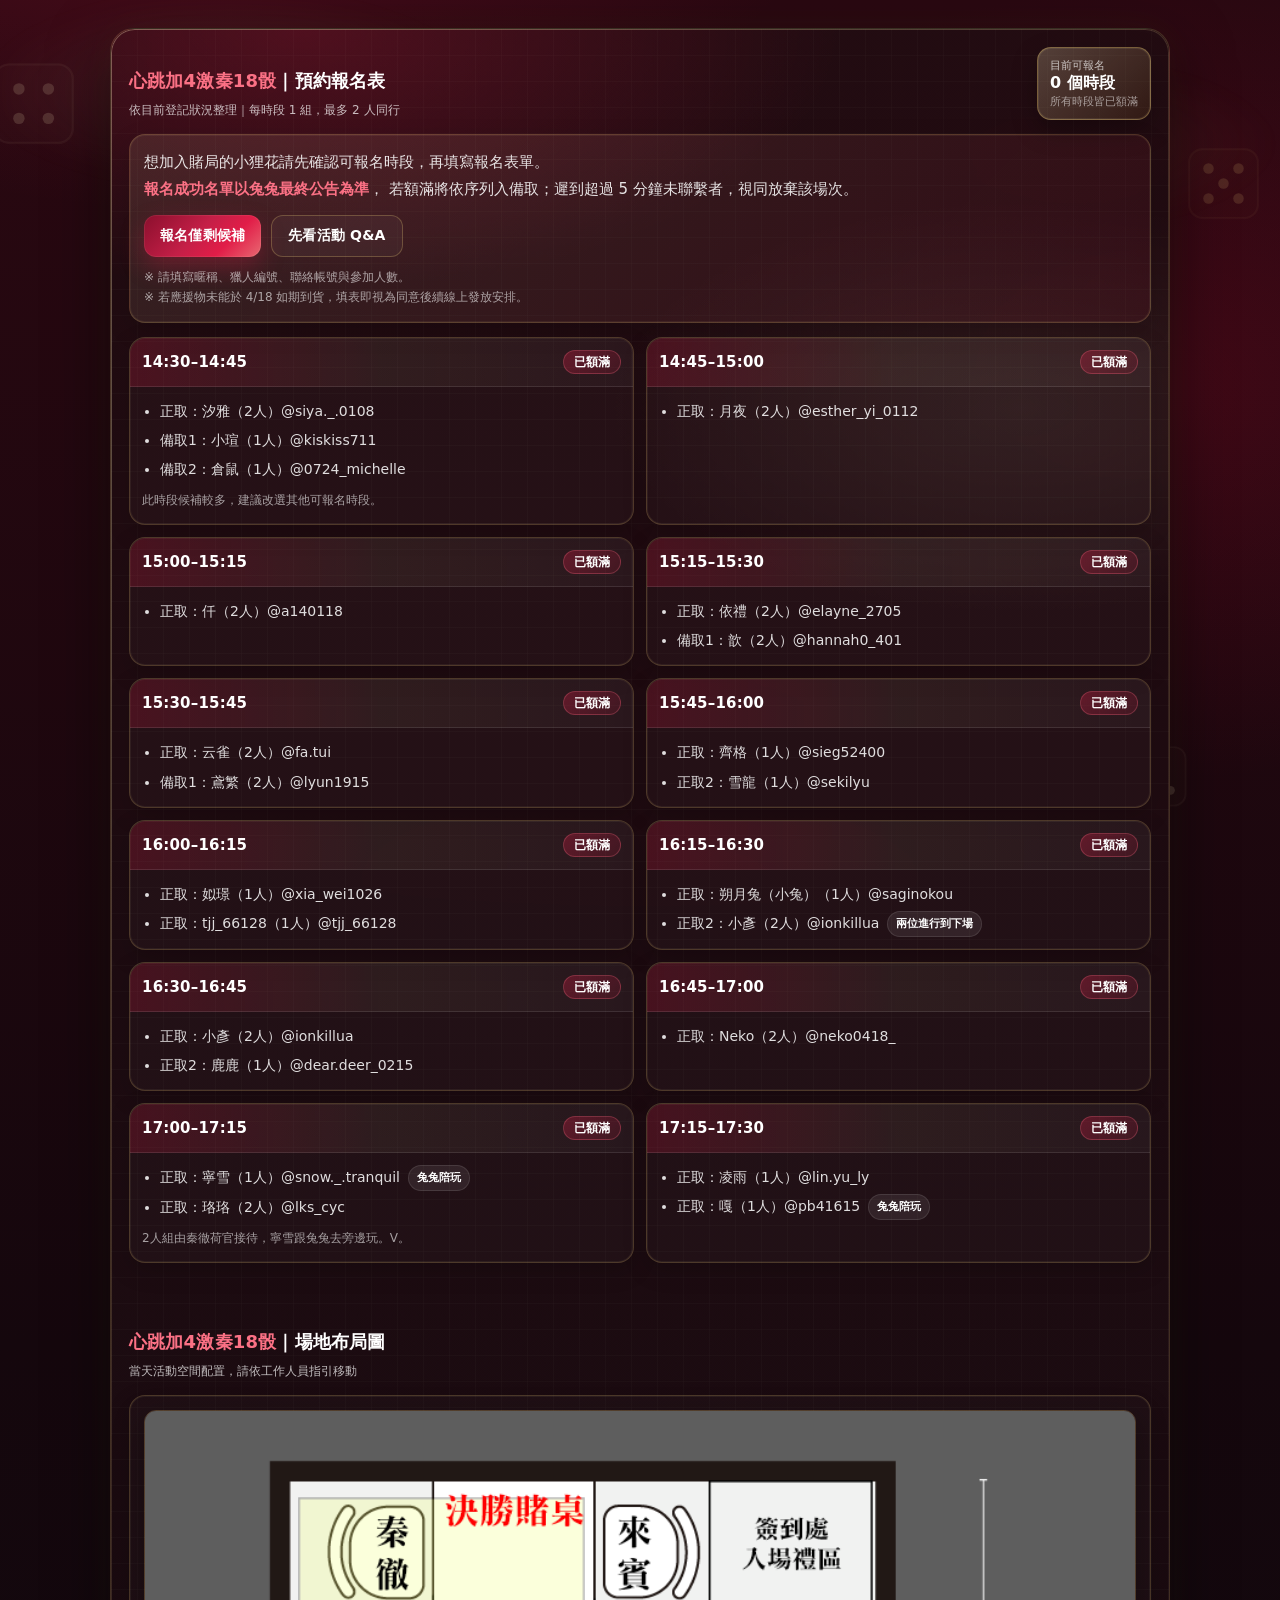
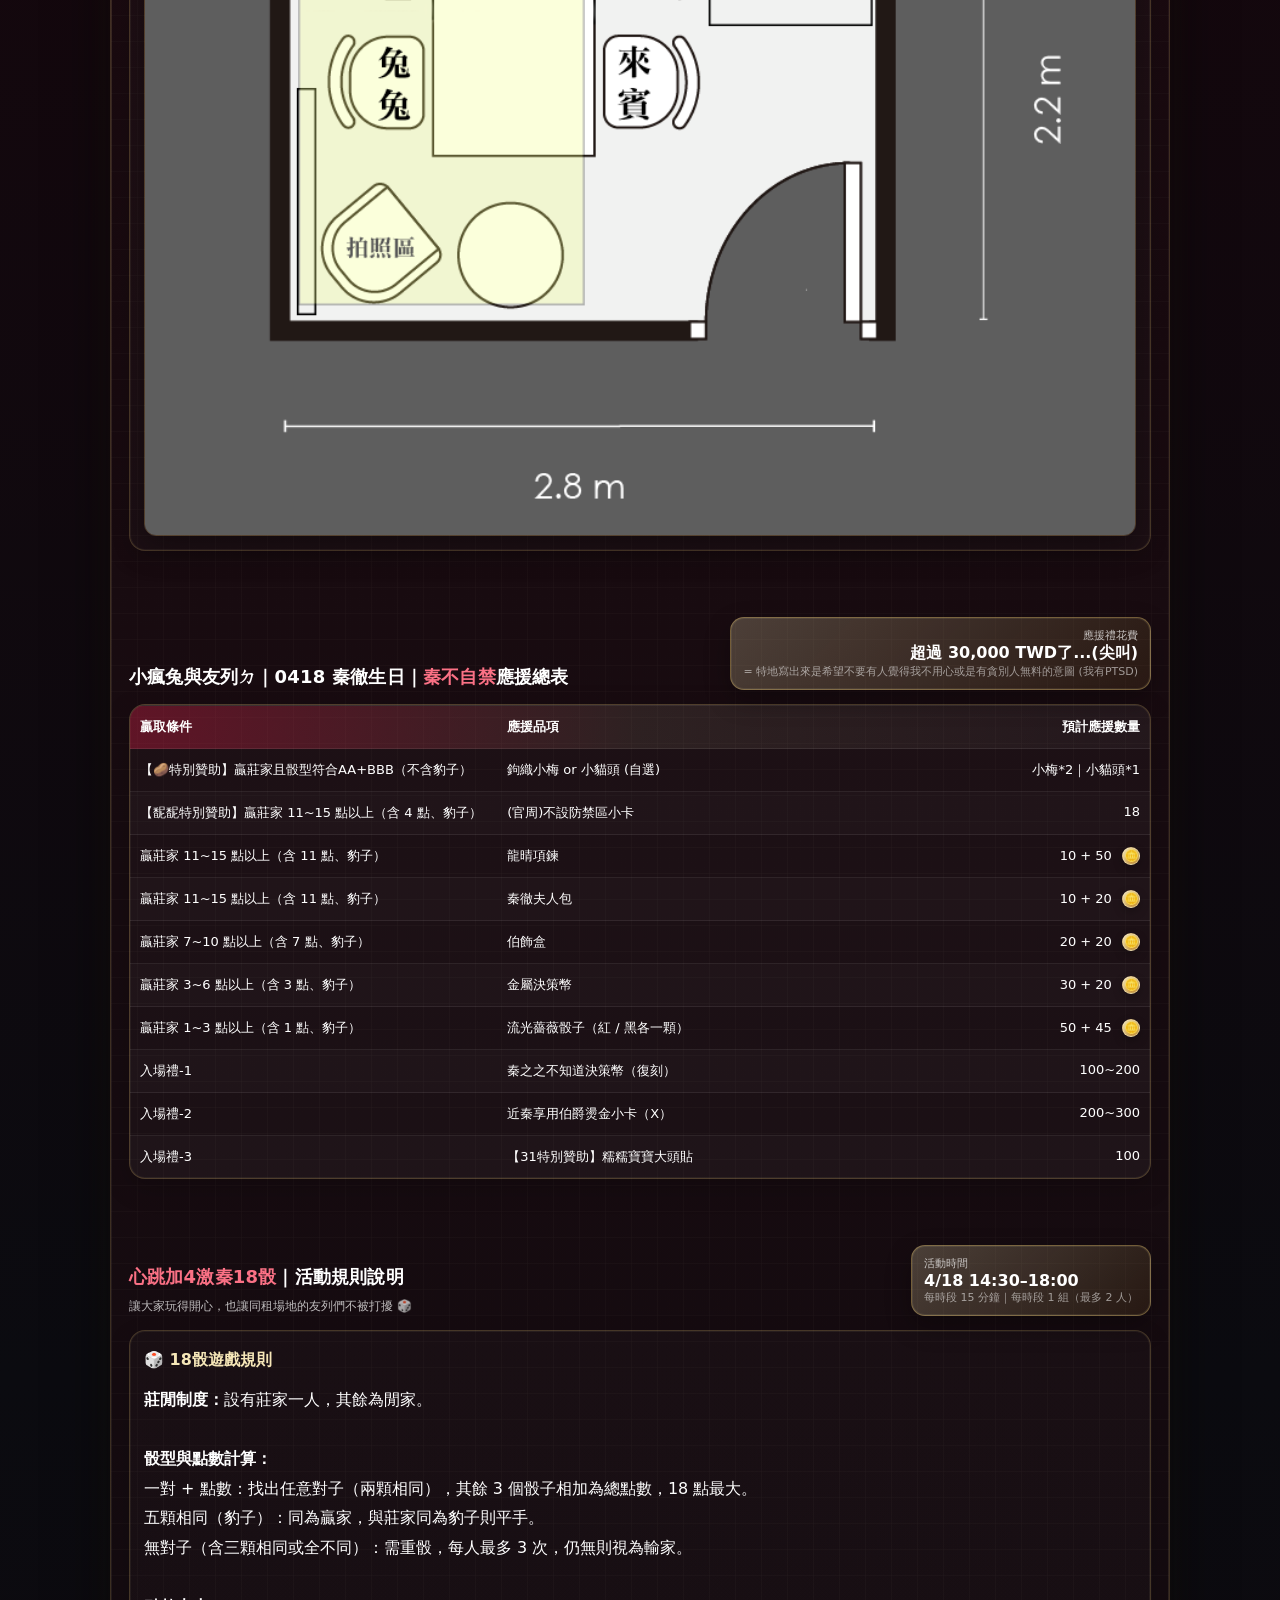
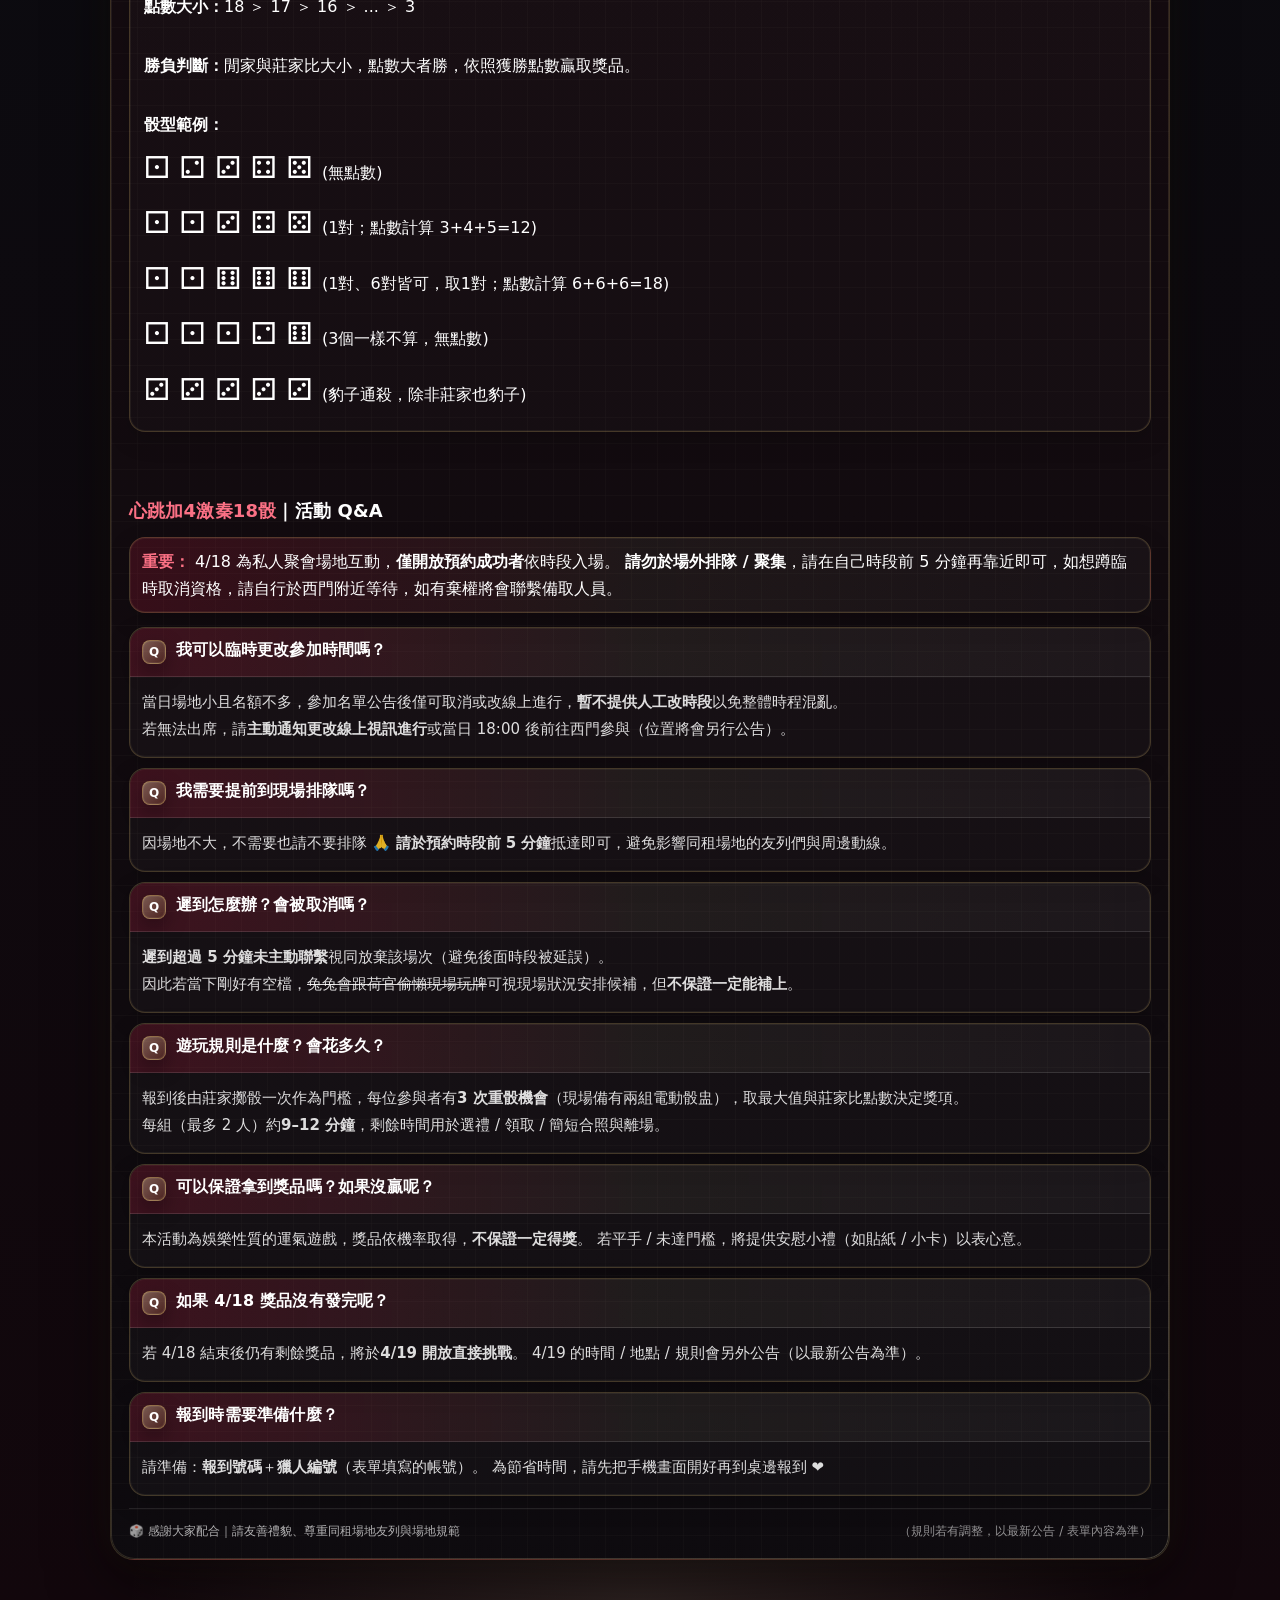
==== index.html @ 3d3b30ce "Add files via upload" ====
<!doctype html>
<html lang="zh-Hant">

<head>
  <meta charset="utf-8" />
  <meta name="viewport" content="width=device-width, initial-scale=1" />
  <meta name="color-scheme" content="dark" />
  <title>小瘋兔｜0418 秦徹生日｜心跳加4激秦18骰 Q&A</title>
  <meta name="description" content="0418 秦徹生日應援｜18骰挑戰｜預約制 Q&A 說明" />

  <style>
    :root {
      --red: #e11d48;
      --red2: #fb7185;
      --red3: #7f102d;
      --black: #0b0b10;
      --ink: #101018;
      --line: rgba(255, 255, 255, .12);
      --muted: rgba(255, 255, 255, .72);
      --gold1: #fff4cf;
      --gold2: #f6e7b8;
      --gold3: #d7b86a;
      --gold4: #b7872f;
      --gold5: #7a5a1f;
      --card: rgba(255, 255, 255, .03);
    }

    * {
      box-sizing: border-box;
    }

    html,
    body {
      margin: 0;
      padding: 0;
    }

    body {
      font-family: system-ui, -apple-system, Segoe UI, Roboto, 'Noto Sans TC', Arial, sans-serif;
      color: #fff;
      min-height: 100vh;
      overflow-x: hidden;
      background:
        radial-gradient(1200px 780px at 15% -5%, rgba(225, 29, 72, .24), transparent 58%),
        radial-gradient(1100px 720px at 90% 8%, rgba(120, 10, 34, .34), transparent 55%),
        radial-gradient(760px 420px at 50% 100%, rgba(246, 231, 184, .12), transparent 68%),
        linear-gradient(180deg, #2a0811 0%, #15070d 28%, #0b0b10 62%, #12070c 100%);
      position: relative;
    }

    /* 金色光暈 */
    body::before {
      content: "";
      position: fixed;
      inset: 0;
      pointer-events: none;
      background:
        radial-gradient(360px 140px at 18% 10%, rgba(246, 231, 184, .08), transparent 72%),
        radial-gradient(320px 120px at 82% 16%, rgba(215, 184, 106, .08), transparent 72%),
        radial-gradient(520px 180px at 50% 100%, rgba(246, 231, 184, .07), transparent 74%);
      filter: blur(10px);
      z-index: 0;
    }

    /* 骰子裝飾 */
    body::after {
      content: "";
      position: fixed;
      inset: 0;
      pointer-events: none;
      z-index: 0;
      opacity: .22;
      background:
        url("data:image/svg+xml;utf8,<svg xmlns='http://www.w3.org/2000/svg' width='220' height='220' viewBox='0 0 220 220'><g fill='none'><rect x='42' y='42' width='96' height='96' rx='18' fill='rgba(246,231,184,0.08)' stroke='rgba(246,231,184,0.22)' stroke-width='3'/><circle cx='72' cy='72' r='7' fill='rgba(246,231,184,0.72)'/><circle cx='108' cy='108' r='7' fill='rgba(246,231,184,0.72)'/><circle cx='72' cy='108' r='7' fill='rgba(246,231,184,0.72)'/><circle cx='108' cy='72' r='7' fill='rgba(246,231,184,0.72)'/></g></svg>") left -40px top 30px / 180px no-repeat,
        url("data:image/svg+xml;utf8,<svg xmlns='http://www.w3.org/2000/svg' width='220' height='220' viewBox='0 0 220 220'><g fill='none'><rect x='52' y='52' width='92' height='92' rx='18' fill='rgba(215,184,106,0.08)' stroke='rgba(215,184,106,0.22)' stroke-width='3'/><circle cx='78' cy='78' r='7' fill='rgba(215,184,106,0.76)'/><circle cx='118' cy='78' r='7' fill='rgba(215,184,106,0.76)'/><circle cx='78' cy='118' r='7' fill='rgba(215,184,106,0.76)'/><circle cx='118' cy='118' r='7' fill='rgba(215,184,106,0.76)'/><circle cx='98' cy='98' r='7' fill='rgba(215,184,106,0.76)'/></g></svg>") right -35px top 110px / 165px no-repeat,
        url("data:image/svg+xml;utf8,<svg xmlns='http://www.w3.org/2000/svg' width='220' height='220' viewBox='0 0 220 220'><g fill='none'><rect x='52' y='52' width='92' height='92' rx='18' fill='rgba(246,231,184,0.08)' stroke='rgba(246,231,184,0.22)' stroke-width='3'/><circle cx='76' cy='76' r='7' fill='rgba(246,231,184,0.78)'/><circle cx='120' cy='120' r='7' fill='rgba(246,231,184,0.78)'/></g></svg>") right 4% bottom 6% / 140px no-repeat;
    }

    main {
      min-height: 100vh;
      display: flex;
      align-items: flex-start;
      justify-content: center;
      position: relative;
      z-index: 1;
      padding: 28px 16px 44px;
    }

    .page {
      width: 100%;
      max-width: 1060px;
      position: relative;
      padding: 18px;
      border-radius: 24px;
      background:
        radial-gradient(980px 480px at 18% 0%, rgba(225, 29, 72, .24), transparent 55%),
        radial-gradient(720px 360px at 86% 8%, rgba(246, 231, 184, .07), transparent 58%),
        linear-gradient(180deg, rgba(34, 12, 18, .97), rgba(14, 11, 15, .98));
      border: 1px solid rgba(215, 184, 106, .20);
      box-shadow:
        0 20px 60px rgba(0, 0, 0, .56),
        0 0 0 1px rgba(246, 231, 184, .05) inset,
        0 0 40px rgba(215, 184, 106, .06);
      overflow: hidden;
      backdrop-filter: blur(4px);
    }

    /* 金色牌桌線條 */
    .page::before {
      content: "";
      position: absolute;
      inset: 0;
      pointer-events: none;
      border-radius: 24px;
      padding: 1px;
      background:
        linear-gradient(135deg, rgba(246, 231, 184, .32), rgba(215, 184, 106, .12) 22%, transparent 45%, transparent 55%, rgba(215, 184, 106, .10) 78%, rgba(246, 231, 184, .22));
      -webkit-mask:
        linear-gradient(#000 0 0) content-box,
        linear-gradient(#000 0 0);
      -webkit-mask-composite: xor;
      mask-composite: exclude;
      z-index: 0;
    }

    /* 淡金格紋 */
    .page::after {
      content: "";
      position: absolute;
      inset: 0;
      pointer-events: none;
      z-index: 0;
      opacity: .10;
      background-image:
        linear-gradient(rgba(246, 231, 184, .18) 1px, transparent 1px),
        linear-gradient(90deg, rgba(246, 231, 184, .18) 1px, transparent 1px);
      background-size: 26px 26px;
      mix-blend-mode: screen;
    }

    .page-inner {
      position: relative;
      z-index: 1;
    }

    .hdr {
      display: flex;
      align-items: flex-end;
      justify-content: space-between;
      gap: 12px;
    }

    .hdr-title {
      margin: 0;
      font-size: 18px;
      line-height: 1.45;
      letter-spacing: .2px;
    }

    .hdr-sub {
      margin-top: 6px;
      font-size: 12px;
      color: var(--muted);
      line-height: 1.7;
    }

    .gold-box {
      text-align: right;
      padding: 10px 12px;
      border-radius: 14px;
      background:
        linear-gradient(135deg, rgba(246, 231, 184, .24), rgba(166, 124, 43, .12));
      border: 1px solid rgba(215, 184, 106, .42);
      box-shadow:
        0 10px 26px rgba(0, 0, 0, .28),
        0 0 0 1px rgba(255, 244, 207, .08) inset;
    }

    .gold-box-left {
      text-align: left;
      padding: 10px 12px;
      border-radius: 14px;
      background:
        linear-gradient(135deg, rgba(246, 231, 184, .24), rgba(166, 124, 43, .12));
      border: 1px solid rgba(215, 184, 106, .42);
      box-shadow:
        0 10px 26px rgba(0, 0, 0, .28),
        0 0 0 1px rgba(255, 244, 207, .08) inset;
    }

    .table-wrap {
      margin-top: 14px;
      border-radius: 16px;
      overflow: hidden;
      border: 1px solid rgba(215, 184, 106, .28);
      background: rgba(255, 255, 255, .025);
      box-shadow:
        0 0 0 1px rgba(246, 231, 184, .06) inset,
        0 8px 28px rgba(0, 0, 0, .20);
    }

    table {
      border-collapse: collapse;
      width: 100%;
      font-size: 13px;
      table-layout: fixed;
    }

    thead tr {
      background:
        linear-gradient(90deg, rgba(225, 29, 72, .34), rgba(246, 231, 184, .08), rgba(255, 255, 255, .03));
    }

    th,
    td {
      padding: 12px 10px;
      border-top: 1px solid rgba(255, 255, 255, .08);
      vertical-align: top;
    }

    th {
      text-align: left;
      font-weight: 800;
    }

    tbody tr:nth-child(even) {
      background: rgba(255, 255, 255, .015);
    }

    .rule-box,
    .notice,
    .faq-card,
    .slot-card,
    .apply-wrap {
      border-radius: 16px;
      border: 1px solid rgba(215, 184, 106, .24);
      background: rgba(255, 255, 255, .022);
      box-shadow:
        0 0 0 1px rgba(246, 231, 184, .06) inset,
        0 8px 24px rgba(0, 0, 0, .16);
    }

    .rule-box {
      margin-top: 14px;
      padding: 14px;
      line-height: 1.85;
      background:
        linear-gradient(180deg, rgba(255, 255, 255, .02), rgba(255, 255, 255, .015));
    }

    .notice {
      margin-top: 12px;
      padding: 10px 12px;
      background:
        linear-gradient(90deg, rgba(225, 29, 72, .18), rgba(246, 231, 184, .06), rgba(255, 255, 255, .03));
      font-size: 16px;
      line-height: 1.7;
    }

    .faq-list {
      margin-top: 14px;
      display: grid;
      grid-template-columns: 1fr;
      gap: 10px;
    }

    .faq-head {
      padding: 12px 12px;
      background:
        linear-gradient(90deg, rgba(225, 29, 72, .20), rgba(246, 231, 184, .06), rgba(255, 255, 255, .03));
      border-bottom: 1px solid var(--line);
      display: flex;
      gap: 10px;
      align-items: flex-start;
      border-radius: 16px 16px 0 0;
    }

    .faq-q {
      width: 24px;
      height: 24px;
      border-radius: 8px;
      background: linear-gradient(135deg, rgba(246, 231, 184, .34), rgba(166, 124, 43, .16));
      border: 1px solid rgba(215, 184, 106, .45);
      box-shadow:
        0 8px 20px rgba(0, 0, 0, .35),
        0 0 0 1px rgba(255, 244, 207, .07) inset;
      display: flex;
      align-items: center;
      justify-content: center;
      font-size: 12px;
      font-weight: 900;
      color: #fff;
      flex: 0 0 auto;
    }

    .faq-body {
      padding: 12px 12px 14px;
      color: rgba(255, 255, 255, .86);
      font-size: 15px;
      line-height: 1.8;
    }

    .slot-grid {
      display: grid;
      grid-template-columns: repeat(2, minmax(0, 1fr));
      gap: 12px;
      margin-top: 14px;
    }

    .slot-head {
      padding: 12px;
      border-bottom: 1px solid rgba(255, 255, 255, .10);
      background:
        linear-gradient(90deg, rgba(225, 29, 72, .20), rgba(246, 231, 184, .06), rgba(255, 255, 255, .03));
      display: flex;
      justify-content: space-between;
      align-items: center;
      gap: 10px;
      flex-wrap: wrap;
      border-radius: 16px 16px 0 0;
    }

    .slot-time {
      font-weight: 900;
      font-size: 15px;
      letter-spacing: .2px;
    }

    .slot-body {
      padding: 12px;
      font-size: 14px;
      color: rgba(255, 255, 255, .86);
      line-height: 1.8;
    }

    .slot-body ul {
      margin: 0;
      padding-left: 18px;
    }

    .slot-body li+li {
      margin-top: 4px;
    }

    .slot-note {
      margin-top: 8px;
      font-size: 12px;
      color: rgba(255, 255, 255, .60);
    }

    .slot-badge {
      display: inline-flex;
      align-items: center;
      justify-content: center;
      padding: 5px 10px;
      border-radius: 999px;
      font-size: 12px;
      font-weight: 800;
      line-height: 1;
      white-space: nowrap;
    }

    .slot-badge.open {
      color: #fff;
      background: linear-gradient(135deg, rgba(34, 197, 94, .30), rgba(34, 197, 94, .14));
      border: 1px solid rgba(134, 239, 172, .35);
    }

    .slot-badge.full {
      color: #fff;
      background: linear-gradient(135deg, rgba(225, 29, 72, .30), rgba(225, 29, 72, .12));
      border: 1px solid rgba(251, 113, 133, .28);
    }

    .slot-inline-tag {
      display: inline-block;
      margin-left: 8px;
      padding: 2px 8px;
      border-radius: 999px;
      font-size: 11px;
      font-weight: 800;
      color: #fff;
      background: rgba(255, 255, 255, .08);
      border: 1px solid rgba(255, 255, 255, .10);
      vertical-align: middle;
    }

    .apply-wrap {
      margin-top: 14px;
      padding: 14px;
      background:
        linear-gradient(135deg, rgba(246, 231, 184, .10), rgba(225, 29, 72, .08));
    }

    .apply-actions {
      display: flex;
      gap: 10px;
      flex-wrap: wrap;
      margin-top: 12px;
    }

    .apply-btn {
      display: inline-flex;
      align-items: center;
      justify-content: center;
      min-height: 42px;
      padding: 0 16px;
      border-radius: 12px;
      text-decoration: none;
      font-weight: 900;
      font-size: 14px;
      letter-spacing: .2px;
      transition: .18s ease;
    }

    .apply-btn:hover {
      transform: translateY(-1px);
      filter: brightness(1.05);
    }

    .apply-btn.primary {
      color: #fff;
      background:
        linear-gradient(135deg, #8b0f2d, #c41f47 45%, #e11d48 70%, #f6e7b8 150%);
      box-shadow:
        0 10px 24px rgba(225, 29, 72, .28),
        0 0 0 1px rgba(255, 244, 207, .07) inset;
    }

    .apply-btn.secondary {
      color: #fff;
      background: rgba(255, 255, 255, .04);
      border: 1px solid rgba(215, 184, 106, .30);
    }

    .footer {
      margin-top: 12px;
      padding-top: 12px;
      border-top: 1px solid rgba(255, 255, 255, .10);
      display: flex;
      align-items: center;
      justify-content: space-between;
      gap: 10px;
      flex-wrap: wrap;
      color: rgba(255, 255, 255, .68);
      font-size: 12px;
      line-height: 1.7;
    }

    .spacer {
      height: 28px;
    }

    .section-title-accent {
      color: var(--red2);
      font-weight: 800;
    }

    .gold-accent {
      color: var(--gold2);
      font-weight: 800;
    }

    .stock-note-inline {
      display: inline;
    }

    .stock-note-mobile {
      display: none;
      margin-top: 4px;
      font-size: 12px;
      line-height: 1.6;
      color: rgba(255, 255, 255, .72);
    }

    .stock-tip {
      position: relative;
      display: inline-flex;
      align-items: center;
      justify-content: center;
      width: 18px;
      height: 18px;
      margin-left: 6px;
      border-radius: 999px;
      font-size: 12px;
      font-weight: 900;
      color: #1a1013;
      background: linear-gradient(135deg, var(--gold2), var(--gold4));
      border: 1px solid rgba(255, 244, 207, .45);
      box-shadow: 0 4px 10px rgba(0, 0, 0, .25);
      cursor: help;
      vertical-align: middle;
    }

    .stock-tip-text {
      position: absolute;
      right: 0;
      bottom: calc(100% + 10px);
      min-width: 210px;
      max-width: 260px;
      padding: 8px 10px;
      border-radius: 10px;
      background: rgba(18, 12, 16, .96);
      border: 1px solid rgba(215, 184, 106, .32);
      box-shadow: 0 10px 24px rgba(0, 0, 0, .35);
      color: rgba(255, 255, 255, .88);
      font-size: 12px;
      line-height: 1.6;
      text-align: left;
      white-space: normal;
      opacity: 0;
      visibility: hidden;
      transition: opacity .18s ease, visibility .18s ease, transform .18s ease;
      pointer-events: none;
      z-index: 30;
      transform: translateY(4px);
    }

    .stock-tip-text::after {
      content: "";
      position: absolute;
      right: 10px;
      top: 100%;
      border-width: 6px;
      border-style: solid;
      border-color: rgba(18, 12, 16, .96) transparent transparent transparent;
    }

    .stock-tip:hover .stock-tip-text,
    .stock-tip:focus-visible .stock-tip-text {
      opacity: 1;
      visibility: visible;
      transform: translateY(0);
    }

    .layout-img {
      width: 100%;
      display: block;
      border-radius: 12px;
      border: 1px solid rgba(215, 184, 106, .28);
      box-shadow:
        0 0 0 1px rgba(246, 231, 184, .06) inset,
        0 10px 30px rgba(0, 0, 0, .35);
    }

    .layout-wrap {
      margin-top: 14px;
      border-radius: 16px;
      padding: 14px;
      border: 1px solid rgba(215, 184, 106, .24);
      background: rgba(255, 255, 255, .02);
      box-shadow:
        0 0 0 1px rgba(246, 231, 184, .06) inset,
        0 8px 24px rgba(0, 0, 0, .16);
    }

    @media (max-width: 560px) {
      .stock-note-inline {
        display: none;
      }

      .stock-note-mobile {
        display: block;
      }
    }

    @media (max-width: 760px) {
      .slot-grid {
        grid-template-columns: 1fr;
      }
    }

    @media (max-width: 560px) {
      main {
        padding: 18px 10px 28px;
      }

      .page {
        padding: 14px;
        border-radius: 24px;
      }

      .hdr {
        flex-direction: column !important;
        align-items: stretch !important;
        justify-content: flex-start !important;
      }

      .hdr-left,
      .hdr-right {
        width: 100% !important;
        min-width: 0 !important;
        text-align: left !important;
      }

      .hdr-title,
      .hdr-sub {
        width: 100% !important;
        display: block !important;
      }

      .gold-box,
      .gold-box-left {
        text-align: left;
      }

      table {
        font-size: 12px;
      }

      .notice {
        font-size: 15px;
      }

      body::after {
        opacity: .16;
        background:
          url("data:image/svg+xml;utf8,<svg xmlns='http://www.w3.org/2000/svg' width='220' height='220' viewBox='0 0 220 220'><g fill='none'><rect x='42' y='42' width='96' height='96' rx='18' fill='rgba(246,231,184,0.08)' stroke='rgba(246,231,184,0.22)' stroke-width='3'/><circle cx='72' cy='72' r='7' fill='rgba(246,231,184,0.72)'/><circle cx='108' cy='108' r='7' fill='rgba(246,231,184,0.72)'/><circle cx='72' cy='108' r='7' fill='rgba(246,231,184,0.72)'/><circle cx='108' cy='72' r='7' fill='rgba(246,231,184,0.72)'/></g></svg>") left -50px top 35px / 140px no-repeat,
          url("data:image/svg+xml;utf8,<svg xmlns='http://www.w3.org/2000/svg' width='220' height='220' viewBox='0 0 220 220'><g fill='none'><rect x='52' y='52' width='92' height='92' rx='18' fill='rgba(215,184,106,0.08)' stroke='rgba(215,184,106,0.22)' stroke-width='3'/><circle cx='78' cy='78' r='7' fill='rgba(215,184,106,0.76)'/><circle cx='118' cy='78' r='7' fill='rgba(215,184,106,0.76)'/><circle cx='78' cy='118' r='7' fill='rgba(215,184,106,0.76)'/><circle cx='118' cy='118' r='7' fill='rgba(215,184,106,0.76)'/><circle cx='98' cy='98' r='7' fill='rgba(215,184,106,0.76)'/></g></svg>") right -45px top 120px / 130px no-repeat;
      }
    }
  </style>
</head>

<body>
  <main>
    <div class="page">
      <div class="page-inner">
        <!-- ========================= 報名表 / 時段名額 ========================= -->
        <div class="hdr">
          <div class="hdr-left">
            <h2 class="hdr-title">
              <span class="section-title-accent">心跳加4激秦18骰</span>｜預約報名表
            </h2>
            <div class="hdr-sub">
              依目前登記狀況整理｜每時段 1 組，最多 2 人同行
            </div>
          </div>

          <div class="hdr-right gold-box-left">
            <div style="font-size:11px; color:rgba(255,255,255,.72);">目前可報名</div>
            <div style="font-size:16px; font-weight:900;">0 個時段</div>
            <div style="font-size:11px; color:rgba(255,255,255,.55);">
              所有時段皆已額滿
            </div>
          </div>
        </div>

        <div class="apply-wrap">
          <div style="font-size:15px; line-height:1.8; color:rgba(255,255,255,.88);">
            想加入賭局的小狸花請先確認可報名時段，再填寫報名表單。<br>
            <span class="section-title-accent" style="font-weight:900;">報名成功名單以兔兔最終公告為準</span>，
            若額滿將依序列入備取；遲到超過 5 分鐘未聯繫者，視同放棄該場次。
          </div>

          <div class="apply-actions">
            <a class="apply-btn primary" href="https://forms.gle/xgQbHhJcFZJRSAVn7" target="_blank"
              rel="noopener noreferrer">報名僅剩候補</a>
            <a class="apply-btn secondary" href="#qa-section">先看活動 Q&A</a>
          </div>

          <div style="margin-top:10px; font-size:12px; color:rgba(255,255,255,.60); line-height:1.7;">
            ※ 請填寫暱稱、獵人編號、聯絡帳號與參加人數。<br>
            ※ 若應援物未能於 4/18 如期到貨，填表即視為同意後續線上發放安排。
          </div>
        </div>

        <div class="slot-grid">

          <div class="slot-card">
            <div class="slot-head">
              <div class="slot-time">14:30–14:45</div>
              <span class="slot-badge full">已額滿</span>
            </div>
            <div class="slot-body">
              <ul>
                <li>正取：汐雅（2人）@siya._.0108</li>
                <li>備取1：小瑄（1人）@kiskiss711</li>
                <li>備取2：倉鼠（1人）@0724_michelle</li>

              </ul>
              <div class="slot-note">此時段候補較多，建議改選其他可報名時段。</div>
            </div>
          </div>

          <div class="slot-card">
            <div class="slot-head">
              <div class="slot-time">14:45–15:00</div>
              <span class="slot-badge full">已額滿</span>
            </div>
            <div class="slot-body">
              <ul>
                <li>正取：月夜（2人）@esther_yi_0112</li>
              </ul>
            </div>
          </div>

          <div class="slot-card">
            <div class="slot-head">
              <div class="slot-time">15:00–15:15</div>
              <span class="slot-badge full">已額滿</span>
            </div>
            <div class="slot-body">
              <ul>
                <li>正取：仟（2人）@a140118</li>
              </ul>
            </div>
          </div>

          <div class="slot-card">
            <div class="slot-head">
              <div class="slot-time">15:15–15:30</div>
              <span class="slot-badge full">已額滿</span>
            </div>
            <div class="slot-body">
              <ul>
                <li>正取：依禮（2人）@elayne_2705</li>
                <li>備取1：歆（2人）@hannah0_401</li>
              </ul>
            </div>
          </div>

          <div class="slot-card">
            <div class="slot-head">
              <div class="slot-time">15:30–15:45</div>
              <span class="slot-badge full">已額滿</span>
            </div>
            <div class="slot-body">
              <ul>
                <li>正取：云雀（2人）@fa.tui</li>
                <li>備取1：鳶繁（2人）@lyun1915</li>
              </ul>
            </div>
          </div>

          <div class="slot-card">
            <div class="slot-head">
              <div class="slot-time">15:45–16:00</div>
              <span class="slot-badge full">已額滿</span>
            </div>
            <div class="slot-body">
              <ul>
                <li>正取：齊格（1人）@sieg52400</li>
                <li>正取2：雪龍（1人）@sekilyu</li>
              </ul>
            </div>
          </div>

          <div class="slot-card">
            <div class="slot-head">
              <div class="slot-time">16:00–16:15</div>
              <span class="slot-badge full">已額滿</span>
            </div>
            <div class="slot-body">
              <ul>
                <li>正取：姒璟（1人）@xia_wei1026</li>
                <li>正取：tjj_66128（1人）@tjj_66128</li>
              </ul>
            </div>
          </div>

          <div class="slot-card">
            <div class="slot-head">
              <div class="slot-time">16:15–16:30</div>
              <span class="slot-badge full">已額滿</span>
            </div>
            <div class="slot-body">
              <ul>
                <li>正取：朔月兔（小兔）（1人）@saginokou</li>
                <li>正取2：小彥（2人）@ionkillua<span class="slot-inline-tag">兩位進行到下場</span></li>
              </ul>
            </div>
          </div>

          <div class="slot-card">
            <div class="slot-head">
              <div class="slot-time">16:30–16:45</div>
              <span class="slot-badge full">已額滿</span>
            </div>
            <div class="slot-body">
              <ul>
                <li>正取：小彥（2人）@ionkillua</li>
                <li>正取2：鹿鹿（1人）@dear.deer_0215</li>
              </ul>
            </div>
          </div>

          <div class="slot-card">
            <div class="slot-head">
              <div class="slot-time">16:45–17:00</div>
              <span class="slot-badge full">已額滿</span>
            </div>
            <div class="slot-body">
              <ul>
                <li>正取：Neko（2人）@neko0418_</li>
              </ul>
            </div>
          </div>

          <div class="slot-card">
            <div class="slot-head">
              <div class="slot-time">17:00–17:15</div>
              <span class="slot-badge full">已額滿</span>
            </div>
            <div class="slot-body">
              <ul>
                <li>正取：寧雪（1人）@snow._.tranquil<span class="slot-inline-tag">兔兔陪玩</span></li>
                <li>正取：珞珞（2人）@lks_cyc</li>
              </ul>
              <div class="slot-note">2人組由秦徹荷官接待，寧雪跟兔兔去旁邊玩。V。</div>
            </div>
          </div>

          <div class="slot-card">
            <div class="slot-head">
              <div class="slot-time">17:15–17:30</div>
              <span class="slot-badge full">已額滿</span>
            </div>
            <div class="slot-body">
              <ul>
                <li>正取：凌雨（1人）@lin.yu_ly</li>
                <li>正取：嘎（1人）@pb41615<span class="slot-inline-tag">兔兔陪玩</span></li>
              </ul>
            </div>
          </div>


        </div>

        <div class="spacer"></div>
        <br /><br />


        <!-- ========================= 場地布局圖 ========================= -->
        <div class="hdr">
          <div class="hdr-left">
            <h2 class="hdr-title">
              <span class="section-title-accent">心跳加4激秦18骰</span>｜場地布局圖
            </h2>
            <div class="hdr-sub">
              當天活動空間配置，請依工作人員指引移動
            </div>
          </div>
        </div>

        <div class="layout-wrap">
          <img src="img/tjWoqa0Cpq.png" alt="活動場地布局圖" class="layout-img">
        </div>

        <div class="spacer"></div>
        <br /><br />

        <!-- ========================= 應援總表 ========================= -->
        <div class="hdr">
          <div class="hdr-left">
            <h2 class="hdr-title">
              小瘋兔與友列ㄉ｜0418 秦徹生日｜<span class="section-title-accent">秦不自禁</span>應援總表
            </h2>
          </div>

          <div class="hdr-right gold-box">
            <div style="font-size:11px; color:rgba(255,255,255,.72);">應援禮花費</div>
            <div style="font-size:16px; font-weight:800;">超過 30,000 TWD了...(尖叫)</div>
            <div style="font-size:11px; color:rgba(255,255,255,.55);">
              = 特地寫出來是希望不要有人覺得我不用心或是有貪別人無料的意圖 (我有PTSD)
            </div>
          </div>
        </div>

        <div class="table-wrap">
          <table>
            <thead>
              <tr>
                <th style="width:36%;">贏取條件</th>
                <th>應援品項</th>
                <th style="width:36%; text-align:right;">預計應援數量</th>
              </tr>
            </thead>
            <tbody>
              <tr>
                <td>【🥔特別贊助】贏莊家且骰型符合AA+BBB（不含豹子）</td>
                <td>鉤織小梅 or 小貓頭 (自選)</td>
                <td style="text-align:right;">小梅*2｜小貓頭*1</td>
              </tr>
              <tr>
                <td>【馜馜特別贊助】贏莊家 11~15 點以上（含 4 點、豹子）</td>
                <td>(官周)不設防禁區小卡</td>
                <td style="text-align:right;">18</td>
              </tr>
              <tr>
                <td>贏莊家 11~15 點以上（含 11 點、豹子）</td>
                <td>龍晴項鍊</td>
                <td style="text-align:right;">
                  10 + 50
                  <span class="stock-note-inline">
                    <span class="stock-tip" tabindex="0">🪙
                      <span class="stock-tip-text">+以後的量不含在獎單內｜超額5</span>
                    </span>
                  </span>
                  <div class="stock-note-mobile">（+以後的量不含在獎單內｜超額5）</div>
                </td>
              </tr>
              <tr>
                <td>贏莊家 11~15 點以上（含 11 點、豹子）</td>
                <td>秦徹夫人包</td>
                <td style="text-align:right;">
                  10 + 20
                  <span class="stock-note-inline">
                    <span class="stock-tip" tabindex="0">🪙
                      <span class="stock-tip-text">+以後的量不含在獎單內｜超額1</span>
                    </span>
                  </span>
                  <div class="stock-note-mobile">（+以後的量不含在獎單內｜超額1）</div>
                </td>
              </tr>

              <tr>
                <td>贏莊家 7~10 點以上（含 7 點、豹子）</td>
                <td>伯飾盒</td>
                <td style="text-align:right;">
                  20 + 20
                  <span class="stock-note-inline">
                    <span class="stock-tip" tabindex="0">🪙
                      <span class="stock-tip-text">+以後的量不含在獎單內｜超額15</span>
                    </span>
                  </span>
                  <div class="stock-note-mobile">（+以後的量不含在獎單內｜超額15）</div>
                </td>
              </tr>

              <tr>
                <td>贏莊家 3~6 點以上（含 3 點、豹子）</td>
                <td>金屬決策幣</td>
                <td style="text-align:right;">
                  30 + 20
                  <span class="stock-note-inline">
                    <span class="stock-tip" tabindex="0">🪙
                      <span class="stock-tip-text">+以後的量不含在獎單內｜超額35</span>
                    </span>
                  </span>
                  <div class="stock-note-mobile">（+以後的量不含在獎單內｜超額35）</div>
                </td>
              </tr>

              <tr>
                <td>贏莊家 1~3 點以上（含 1 點、豹子）</td>
                <td>流光薔薇骰子（紅 / 黑各一顆）</td>
                <td style="text-align:right;">
                  50 + 45
                  <span class="stock-note-inline">
                    <span class="stock-tip" tabindex="0">🪙
                      <span class="stock-tip-text">+以後的量不含在獎單內</span>
                    </span>
                  </span>
                  <div class="stock-note-mobile">（+以後的量不含在獎單內）</div>
                </td>
              </tr>

              <tr>
                <td>入場禮-1</td>
                <td>秦之之不知道決策幣（復刻）</td>
                <td style="text-align:right;">100~200</td>
              </tr>
              <tr>
                <td>入場禮-2</td>
                <td>近秦享用伯爵燙金小卡（X）</td>
                <td style="text-align:right;">200~300</td>
              </tr>
              <tr>
                <td>入場禮-3</td>
                <td>【31特別贊助】糯糯寶寶大頭貼</td>
                <td style="text-align:right;">100</td>
              </tr>
            </tbody>
          </table>
        </div>

        <div class="spacer"></div>
        <br /><br />
        <!-- ========================= 規則 Header ========================= -->
        <div class="hdr">
          <div class="hdr-left">
            <h2 class="hdr-title">
              <span class="section-title-accent">心跳加4激秦18骰</span>｜活動規則說明
            </h2>
            <div class="hdr-sub">
              讓大家玩得開心，也讓同租場地的友列們不被打擾 🎲
            </div>
          </div>

          <div class="hdr-right gold-box-left">
            <div style="font-size:11px; color:rgba(255,255,255,.72);">活動時間</div>
            <div style="font-size:16px; font-weight:900;">4/18 14:30–18:00</div>
            <div style="font-size:11px; color:rgba(255,255,255,.55);">
              每時段 15 分鐘｜每時段 1 組（最多 2 人）
            </div>
          </div>
        </div>

        <!-- ========================= 18骰規則 ========================= -->
        <div class="rule-box">
          <div style="font-weight:900; color:var(--gold2); margin-bottom:10px;">🎲 18骰遊戲規則</div>

          <b>莊閒制度：</b>設有莊家一人，其餘為閒家。<br><br>

          <b>骰型與點數計算：</b><br>
          一對 + 點數：找出任意對子（兩顆相同），其餘 3 個骰子相加為總點數，18 點最大。<br>
          五顆相同（豹子）：同為贏家，與莊家同為豹子則平手。<br>
          無對子（含三顆相同或全不同）：需重骰，每人最多 3 次，仍無則視為輸家。<br><br>

          <b>點數大小：</b>18 ＞ 17 ＞ 16 ＞ ... ＞ 3<br><br>

          <b>勝負判斷：</b>閒家與莊家比大小，點數大者勝，依照獲勝點數贏取獎品。<br><br>

          <b>骰型範例：</b><br>
          <span style="font-size: 30px;">⚀ ⚁ ⚂ ⚃ ⚄ </span>(無點數)<br>
          <span style="font-size: 30px;">⚀ ⚀ ⚂ ⚃ ⚄ </span>(1對；點數計算 3+4+5=12)<br>
          <span style="font-size: 30px;">⚀ ⚀ ⚅ ⚅ ⚅ </span>(1對、6對皆可，取1對；點數計算 6+6+6=18)<br>
          <span style="font-size: 30px;">⚀ ⚀ ⚀ ⚁ ⚅ </span>(3個一樣不算，無點數)<br>
          <span style="font-size: 30px;">⚂ ⚂ ⚂ ⚂ ⚂ </span>(豹子通殺，除非莊家也豹子)
        </div>

        <div class="spacer"></div>
        <br /><br />

        <!-- ========================= Q&A ========================= -->
        <div id="qa-section">
          <h2 class="hdr-title">
            <span class="section-title-accent">心跳加4激秦18骰</span>｜活動 Q&A
          </h2>

          <div class="notice">
            <span class="section-title-accent" style="font-weight:800;">重要：</span>
            4/18 為私人聚會場地互動，<b style="font-weight:800;">僅開放預約成功者</b>依時段入場。
            <b style="font-weight:800;">請勿於場外排隊 / 聚集</b>，請在自己時段前 5 分鐘再靠近即可，如想蹲臨時取消資格，請自行於西門附近等待，如有棄權將會聯繫備取人員。
          </div>

          <div class="faq-list">

            <div class="faq-card">
              <div class="faq-head">
                <div class="faq-q">Q</div>
                <div style="font-weight:800; letter-spacing:.2px;">我可以臨時更改參加時間嗎？</div>
              </div>
              <div class="faq-body">
                當日場地小且名額不多，參加名單公告後僅可取消或改線上進行，<b style="font-weight:900;">暫不提供人工改時段</b>以免整體時程混亂。<br>
                若無法出席，請<b style="font-weight:900;">主動通知更改線上視訊進行</b>或當日 18:00 後前往西門參與（位置將會另行公告）。
              </div>
            </div>

            <div class="faq-card">
              <div class="faq-head">
                <div class="faq-q">Q</div>
                <div style="font-weight:800; letter-spacing:.2px;">我需要提前到現場排隊嗎？</div>
              </div>
              <div class="faq-body">
                因場地不大，不需要也請不要排隊 🙏
                <b style="font-weight:900;">請於預約時段前 5 分鐘</b>抵達即可，避免影響同租場地的友列們與周邊動線。
              </div>
            </div>

            <div class="faq-card">
              <div class="faq-head">
                <div class="faq-q">Q</div>
                <div style="font-weight:800; letter-spacing:.2px;">遲到怎麼辦？會被取消嗎？</div>
              </div>
              <div class="faq-body">
                <b style="font-weight:900;">遲到超過 5 分鐘未主動聯繫</b>視同放棄該場次（避免後面時段被延誤）。<br>
                因此若當下剛好有空檔，<del>兔兔會跟荷官偷懶現場玩牌</del>可視現場狀況安排候補，但<b style="font-weight:900;">不保證一定能補上</b>。
              </div>
            </div>

            <div class="faq-card">
              <div class="faq-head">
                <div class="faq-q">Q</div>
                <div style="font-weight:800; letter-spacing:.2px;">遊玩規則是什麼？會花多久？</div>
              </div>
              <div class="faq-body">
                報到後由莊家擲骰一次作為門檻，每位參與者有<b style="font-weight:900;">3 次重骰機會</b>（現場備有兩組電動骰盅），取最大值與莊家比點數決定獎項。<br>
                每組（最多 2 人）約<b style="font-weight:900;">9–12 分鐘</b>，剩餘時間用於選禮 / 領取 / 簡短合照與離場。
              </div>
            </div>

            <div class="faq-card">
              <div class="faq-head">
                <div class="faq-q">Q</div>
                <div style="font-weight:800; letter-spacing:.2px;">可以保證拿到獎品嗎？如果沒贏呢？</div>
              </div>
              <div class="faq-body">
                本活動為娛樂性質的運氣遊戲，獎品依機率取得，<b style="font-weight:900;">不保證一定得獎</b>。
                若平手 / 未達門檻，將提供安慰小禮（如貼紙 / 小卡）以表心意。
              </div>
            </div>

            <div class="faq-card">
              <div class="faq-head">
                <div class="faq-q">Q</div>
                <div style="font-weight:800; letter-spacing:.2px;">如果 4/18 獎品沒有發完呢？</div>
              </div>
              <div class="faq-body">
                若 4/18 結束後仍有剩餘獎品，將於<b style="font-weight:900;">4/19 開放直接挑戰</b>。
                4/19 的時間 / 地點 / 規則會另外公告（以最新公告為準）。
              </div>
            </div>

            <div class="faq-card">
              <div class="faq-head">
                <div class="faq-q">Q</div>
                <div style="font-weight:800; letter-spacing:.2px;">報到時需要準備什麼？</div>
              </div>
              <div class="faq-body">
                請準備：<b style="font-weight:900;">報到號碼</b>＋<b style="font-weight:900;">獵人編號</b>（表單填寫的帳號）。
                為節省時間，請先把手機畫面開好再到桌邊報到 ❤️
              </div>
            </div>

          </div>

          <div class="footer">
            <div>🎲 感謝大家配合｜請友善禮貌、尊重同租場地友列與場地規範</div>
            <div style="color:rgba(255,255,255,.55);">（規則若有調整，以最新公告 / 表單內容為準）</div>
          </div>
        </div>

      </div>
    </div>
  </main>
</body>

</html>
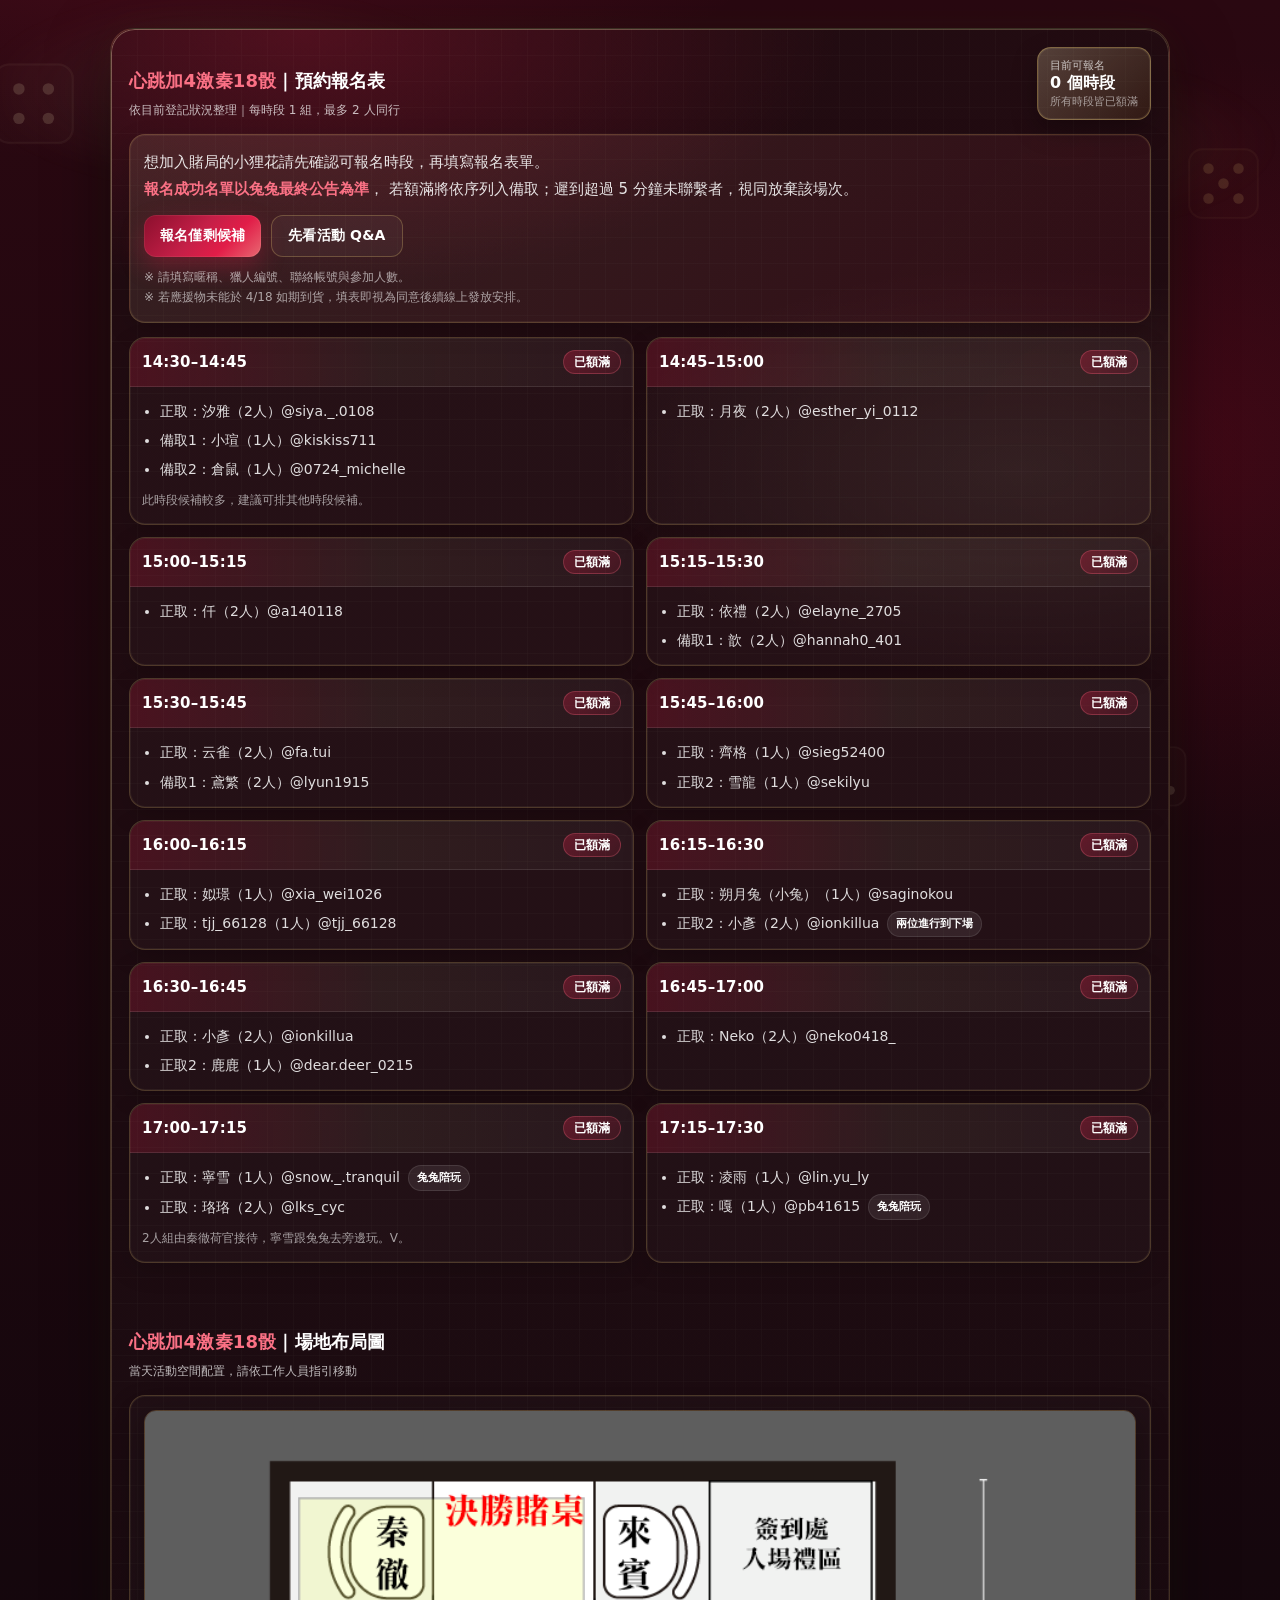
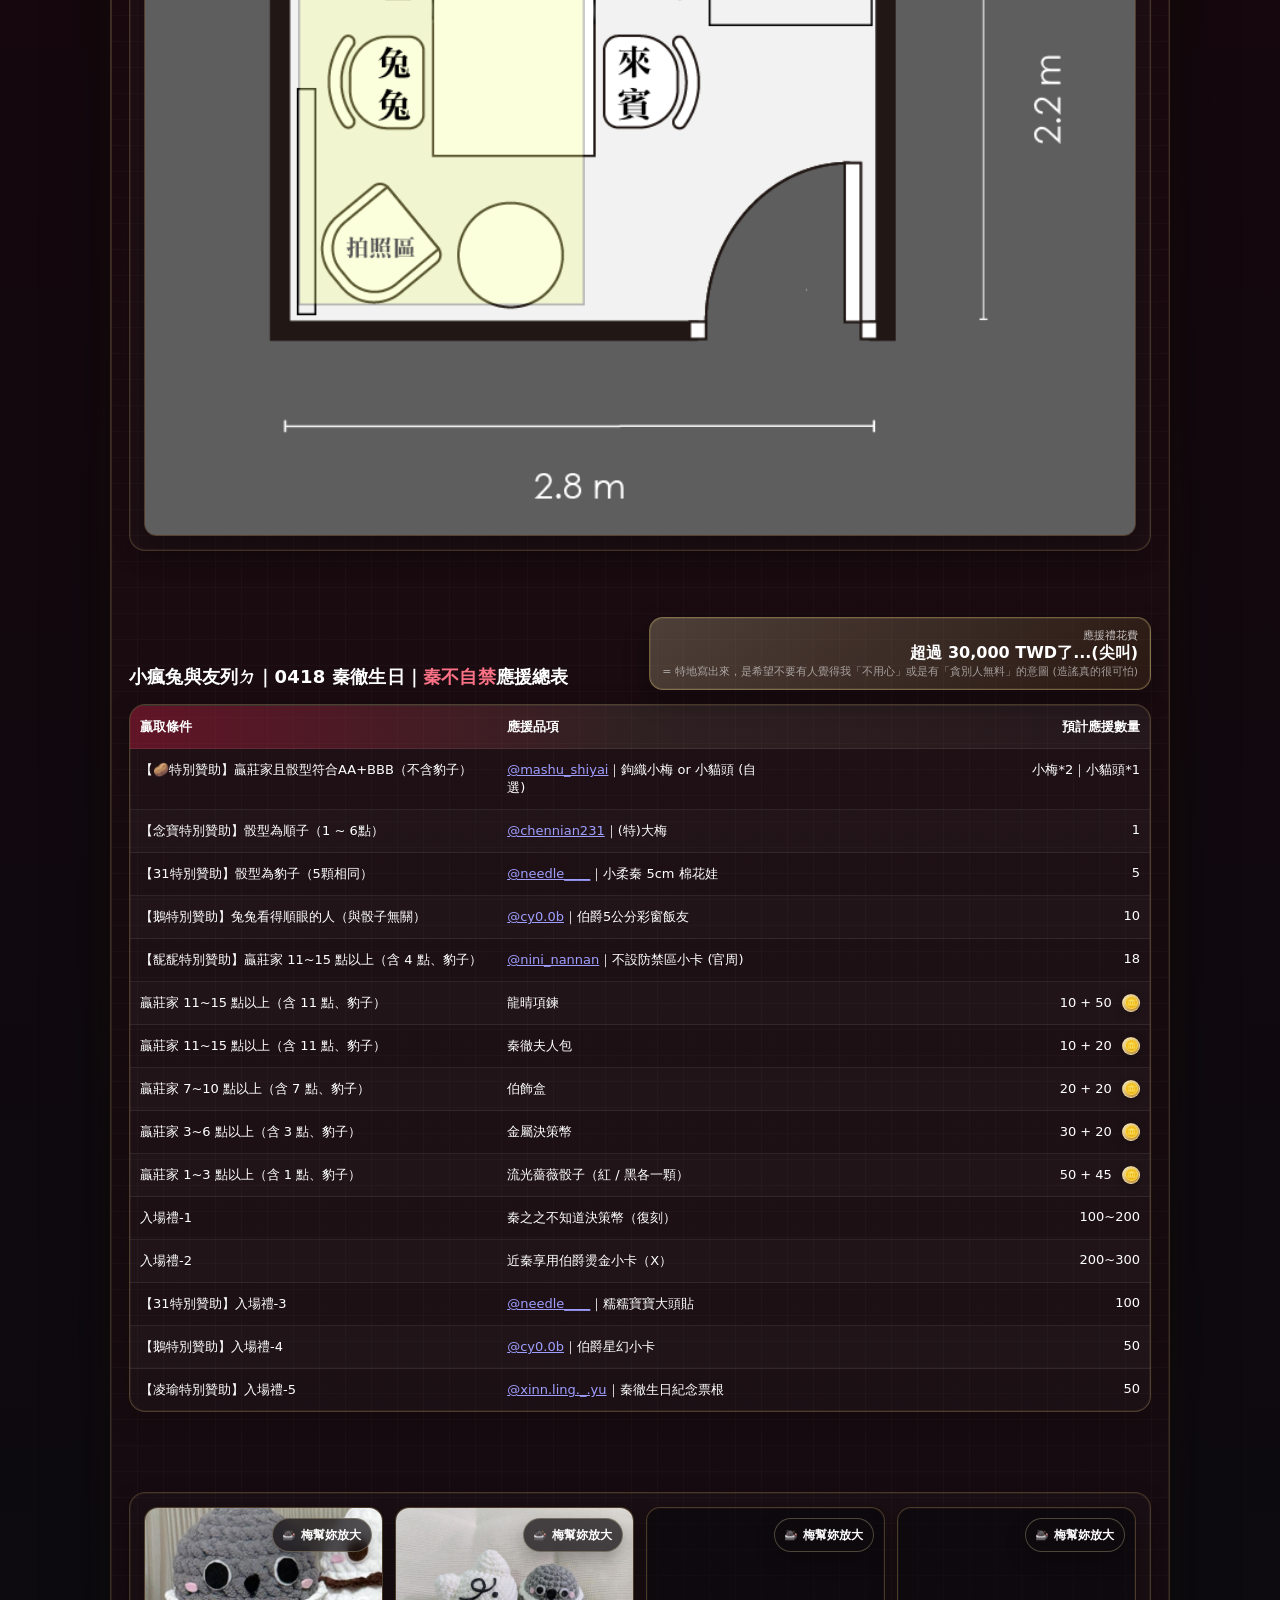
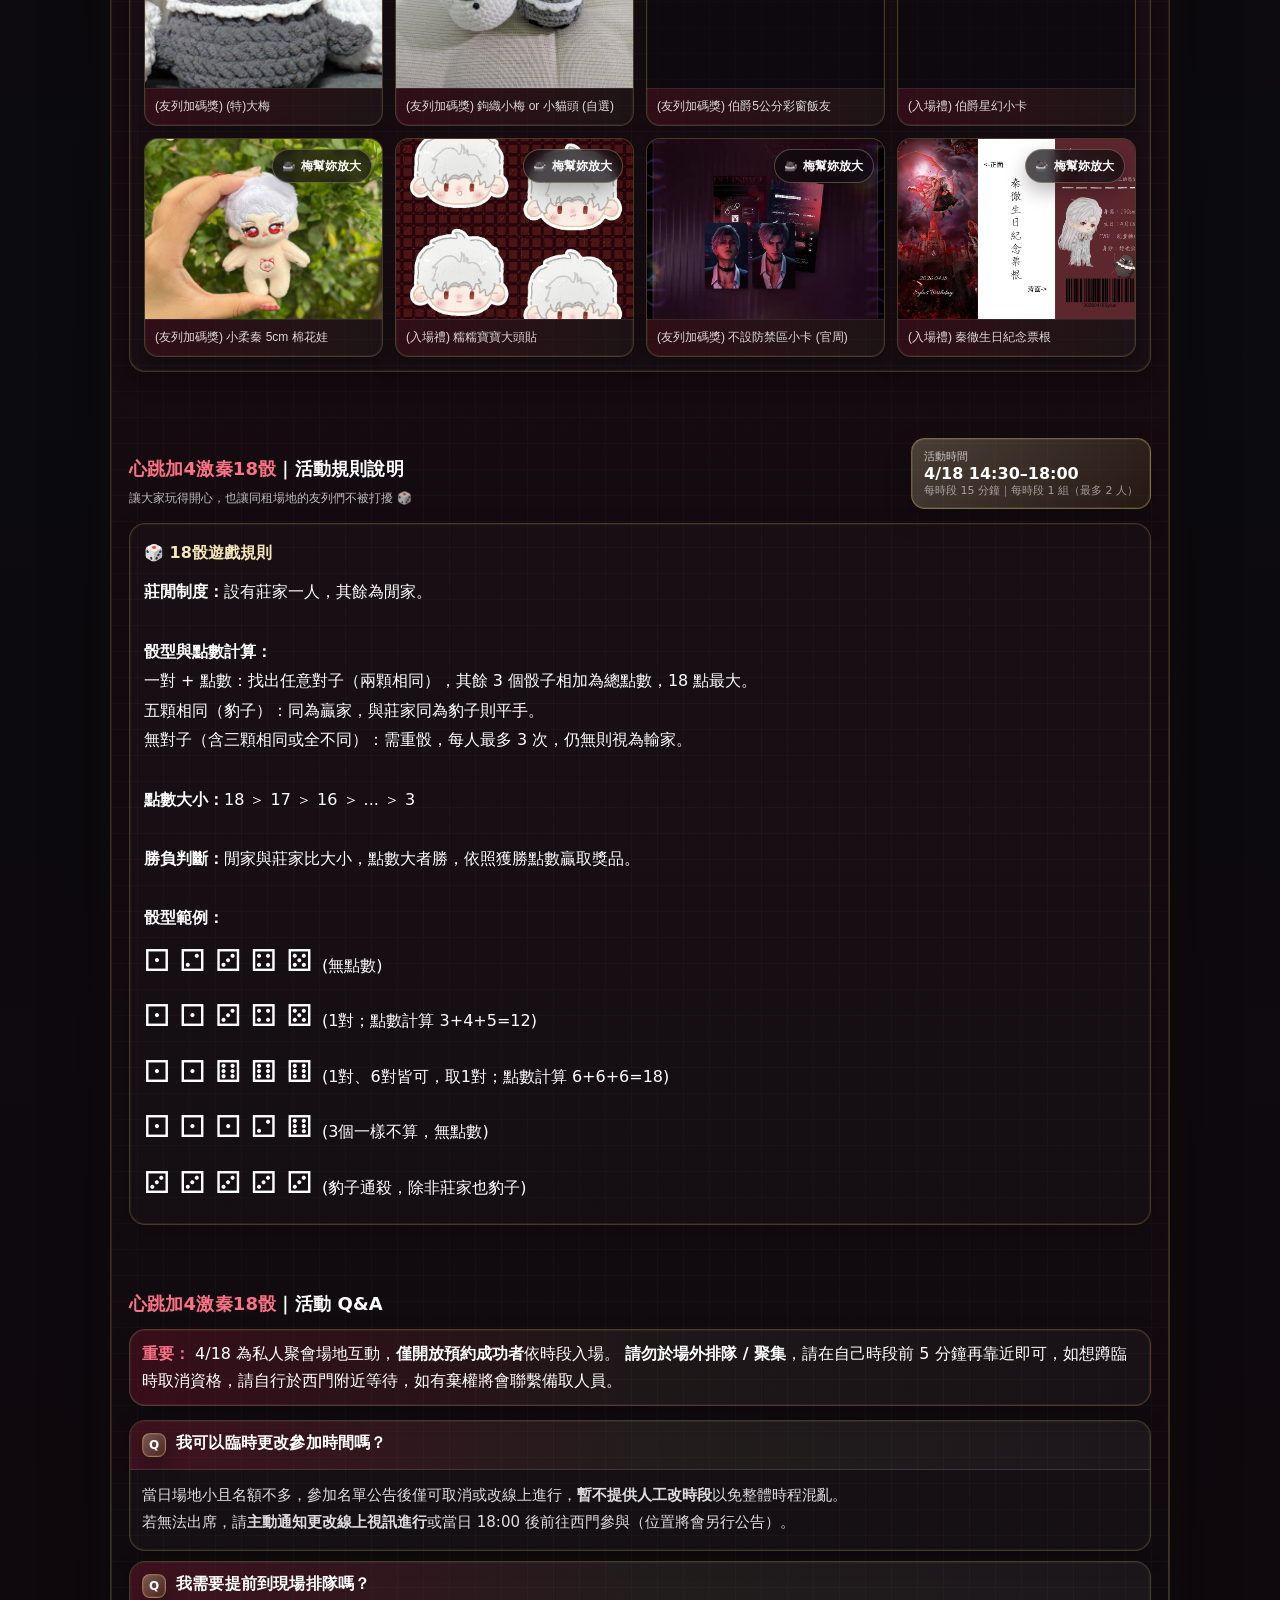
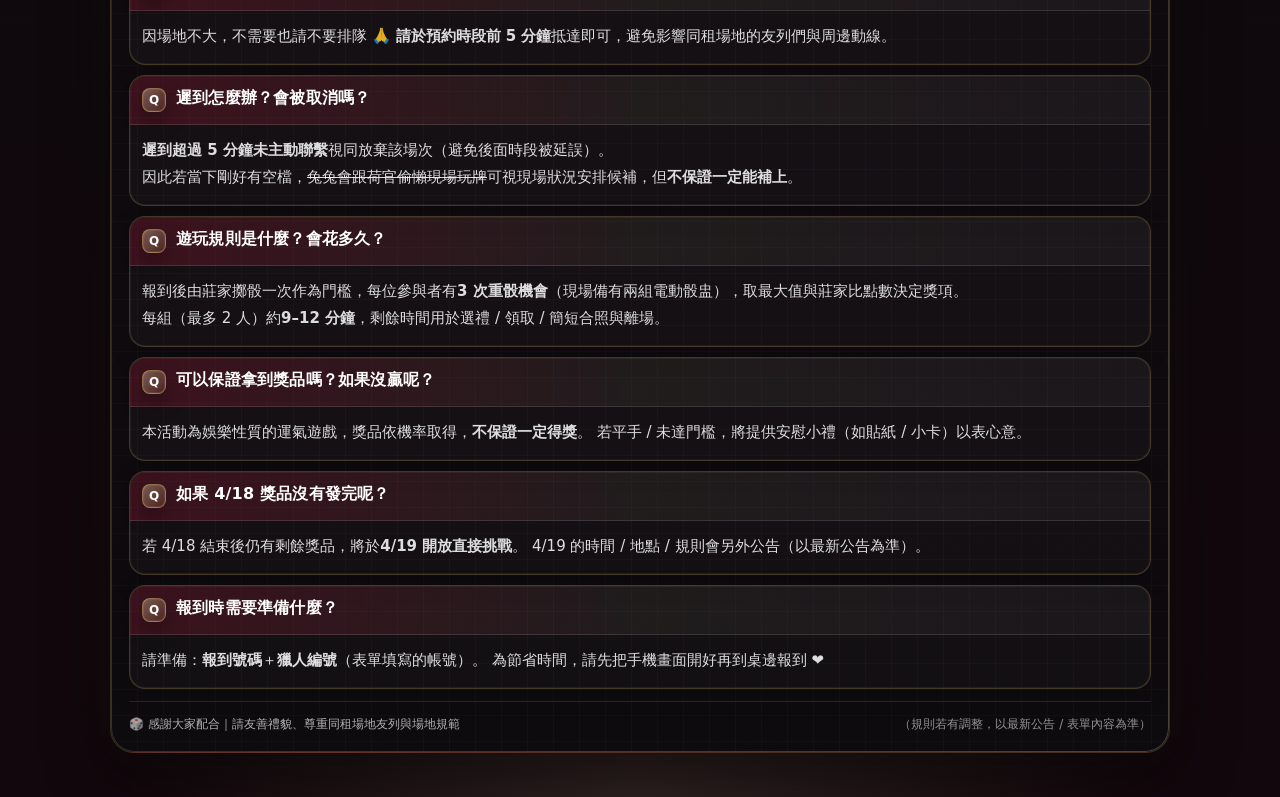
==== commit a4b768e3: "Add files via upload" ====
--- a/index.html
+++ b/index.html
@@ -7,620 +7,10 @@
   <meta name="color-scheme" content="dark" />
   <title>小瘋兔｜0418 秦徹生日｜心跳加4激秦18骰 Q&A</title>
   <meta name="description" content="0418 秦徹生日應援｜18骰挑戰｜預約制 Q&A 說明" />
-
-  <style>
-    :root {
-      --red: #e11d48;
-      --red2: #fb7185;
-      --red3: #7f102d;
-      --black: #0b0b10;
-      --ink: #101018;
-      --line: rgba(255, 255, 255, .12);
-      --muted: rgba(255, 255, 255, .72);
-      --gold1: #fff4cf;
-      --gold2: #f6e7b8;
-      --gold3: #d7b86a;
-      --gold4: #b7872f;
-      --gold5: #7a5a1f;
-      --card: rgba(255, 255, 255, .03);
-    }
-
-    * {
-      box-sizing: border-box;
-    }
-
-    html,
-    body {
-      margin: 0;
-      padding: 0;
-    }
-
-    body {
-      font-family: system-ui, -apple-system, Segoe UI, Roboto, 'Noto Sans TC', Arial, sans-serif;
-      color: #fff;
-      min-height: 100vh;
-      overflow-x: hidden;
-      background:
-        radial-gradient(1200px 780px at 15% -5%, rgba(225, 29, 72, .24), transparent 58%),
-        radial-gradient(1100px 720px at 90% 8%, rgba(120, 10, 34, .34), transparent 55%),
-        radial-gradient(760px 420px at 50% 100%, rgba(246, 231, 184, .12), transparent 68%),
-        linear-gradient(180deg, #2a0811 0%, #15070d 28%, #0b0b10 62%, #12070c 100%);
-      position: relative;
-    }
-
-    /* 金色光暈 */
-    body::before {
-      content: "";
-      position: fixed;
-      inset: 0;
-      pointer-events: none;
-      background:
-        radial-gradient(360px 140px at 18% 10%, rgba(246, 231, 184, .08), transparent 72%),
-        radial-gradient(320px 120px at 82% 16%, rgba(215, 184, 106, .08), transparent 72%),
-        radial-gradient(520px 180px at 50% 100%, rgba(246, 231, 184, .07), transparent 74%);
-      filter: blur(10px);
-      z-index: 0;
-    }
-
-    /* 骰子裝飾 */
-    body::after {
-      content: "";
-      position: fixed;
-      inset: 0;
-      pointer-events: none;
-      z-index: 0;
-      opacity: .22;
-      background:
-        url("data:image/svg+xml;utf8,<svg xmlns='http://www.w3.org/2000/svg' width='220' height='220' viewBox='0 0 220 220'><g fill='none'><rect x='42' y='42' width='96' height='96' rx='18' fill='rgba(246,231,184,0.08)' stroke='rgba(246,231,184,0.22)' stroke-width='3'/><circle cx='72' cy='72' r='7' fill='rgba(246,231,184,0.72)'/><circle cx='108' cy='108' r='7' fill='rgba(246,231,184,0.72)'/><circle cx='72' cy='108' r='7' fill='rgba(246,231,184,0.72)'/><circle cx='108' cy='72' r='7' fill='rgba(246,231,184,0.72)'/></g></svg>") left -40px top 30px / 180px no-repeat,
-        url("data:image/svg+xml;utf8,<svg xmlns='http://www.w3.org/2000/svg' width='220' height='220' viewBox='0 0 220 220'><g fill='none'><rect x='52' y='52' width='92' height='92' rx='18' fill='rgba(215,184,106,0.08)' stroke='rgba(215,184,106,0.22)' stroke-width='3'/><circle cx='78' cy='78' r='7' fill='rgba(215,184,106,0.76)'/><circle cx='118' cy='78' r='7' fill='rgba(215,184,106,0.76)'/><circle cx='78' cy='118' r='7' fill='rgba(215,184,106,0.76)'/><circle cx='118' cy='118' r='7' fill='rgba(215,184,106,0.76)'/><circle cx='98' cy='98' r='7' fill='rgba(215,184,106,0.76)'/></g></svg>") right -35px top 110px / 165px no-repeat,
-        url("data:image/svg+xml;utf8,<svg xmlns='http://www.w3.org/2000/svg' width='220' height='220' viewBox='0 0 220 220'><g fill='none'><rect x='52' y='52' width='92' height='92' rx='18' fill='rgba(246,231,184,0.08)' stroke='rgba(246,231,184,0.22)' stroke-width='3'/><circle cx='76' cy='76' r='7' fill='rgba(246,231,184,0.78)'/><circle cx='120' cy='120' r='7' fill='rgba(246,231,184,0.78)'/></g></svg>") right 4% bottom 6% / 140px no-repeat;
-    }
-
-    main {
-      min-height: 100vh;
-      display: flex;
-      align-items: flex-start;
-      justify-content: center;
-      position: relative;
-      z-index: 1;
-      padding: 28px 16px 44px;
-    }
-
-    .page {
-      width: 100%;
-      max-width: 1060px;
-      position: relative;
-      padding: 18px;
-      border-radius: 24px;
-      background:
-        radial-gradient(980px 480px at 18% 0%, rgba(225, 29, 72, .24), transparent 55%),
-        radial-gradient(720px 360px at 86% 8%, rgba(246, 231, 184, .07), transparent 58%),
-        linear-gradient(180deg, rgba(34, 12, 18, .97), rgba(14, 11, 15, .98));
-      border: 1px solid rgba(215, 184, 106, .20);
-      box-shadow:
-        0 20px 60px rgba(0, 0, 0, .56),
-        0 0 0 1px rgba(246, 231, 184, .05) inset,
-        0 0 40px rgba(215, 184, 106, .06);
-      overflow: hidden;
-      backdrop-filter: blur(4px);
-    }
-
-    /* 金色牌桌線條 */
-    .page::before {
-      content: "";
-      position: absolute;
-      inset: 0;
-      pointer-events: none;
-      border-radius: 24px;
-      padding: 1px;
-      background:
-        linear-gradient(135deg, rgba(246, 231, 184, .32), rgba(215, 184, 106, .12) 22%, transparent 45%, transparent 55%, rgba(215, 184, 106, .10) 78%, rgba(246, 231, 184, .22));
-      -webkit-mask:
-        linear-gradient(#000 0 0) content-box,
-        linear-gradient(#000 0 0);
-      -webkit-mask-composite: xor;
-      mask-composite: exclude;
-      z-index: 0;
-    }
-
-    /* 淡金格紋 */
-    .page::after {
-      content: "";
-      position: absolute;
-      inset: 0;
-      pointer-events: none;
-      z-index: 0;
-      opacity: .10;
-      background-image:
-        linear-gradient(rgba(246, 231, 184, .18) 1px, transparent 1px),
-        linear-gradient(90deg, rgba(246, 231, 184, .18) 1px, transparent 1px);
-      background-size: 26px 26px;
-      mix-blend-mode: screen;
-    }
-
-    .page-inner {
-      position: relative;
-      z-index: 1;
-    }
-
-    .hdr {
-      display: flex;
-      align-items: flex-end;
-      justify-content: space-between;
-      gap: 12px;
-    }
-
-    .hdr-title {
-      margin: 0;
-      font-size: 18px;
-      line-height: 1.45;
-      letter-spacing: .2px;
-    }
-
-    .hdr-sub {
-      margin-top: 6px;
-      font-size: 12px;
-      color: var(--muted);
-      line-height: 1.7;
-    }
-
-    .gold-box {
-      text-align: right;
-      padding: 10px 12px;
-      border-radius: 14px;
-      background:
-        linear-gradient(135deg, rgba(246, 231, 184, .24), rgba(166, 124, 43, .12));
-      border: 1px solid rgba(215, 184, 106, .42);
-      box-shadow:
-        0 10px 26px rgba(0, 0, 0, .28),
-        0 0 0 1px rgba(255, 244, 207, .08) inset;
-    }
-
-    .gold-box-left {
-      text-align: left;
-      padding: 10px 12px;
-      border-radius: 14px;
-      background:
-        linear-gradient(135deg, rgba(246, 231, 184, .24), rgba(166, 124, 43, .12));
-      border: 1px solid rgba(215, 184, 106, .42);
-      box-shadow:
-        0 10px 26px rgba(0, 0, 0, .28),
-        0 0 0 1px rgba(255, 244, 207, .08) inset;
-    }
-
-    .table-wrap {
-      margin-top: 14px;
-      border-radius: 16px;
-      overflow: hidden;
-      border: 1px solid rgba(215, 184, 106, .28);
-      background: rgba(255, 255, 255, .025);
-      box-shadow:
-        0 0 0 1px rgba(246, 231, 184, .06) inset,
-        0 8px 28px rgba(0, 0, 0, .20);
-    }
-
-    table {
-      border-collapse: collapse;
-      width: 100%;
-      font-size: 13px;
-      table-layout: fixed;
-    }
-
-    thead tr {
-      background:
-        linear-gradient(90deg, rgba(225, 29, 72, .34), rgba(246, 231, 184, .08), rgba(255, 255, 255, .03));
-    }
-
-    th,
-    td {
-      padding: 12px 10px;
-      border-top: 1px solid rgba(255, 255, 255, .08);
-      vertical-align: top;
-    }
-
-    th {
-      text-align: left;
-      font-weight: 800;
-    }
-
-    tbody tr:nth-child(even) {
-      background: rgba(255, 255, 255, .015);
-    }
-
-    .rule-box,
-    .notice,
-    .faq-card,
-    .slot-card,
-    .apply-wrap {
-      border-radius: 16px;
-      border: 1px solid rgba(215, 184, 106, .24);
-      background: rgba(255, 255, 255, .022);
-      box-shadow:
-        0 0 0 1px rgba(246, 231, 184, .06) inset,
-        0 8px 24px rgba(0, 0, 0, .16);
-    }
-
-    .rule-box {
-      margin-top: 14px;
-      padding: 14px;
-      line-height: 1.85;
-      background:
-        linear-gradient(180deg, rgba(255, 255, 255, .02), rgba(255, 255, 255, .015));
-    }
-
-    .notice {
-      margin-top: 12px;
-      padding: 10px 12px;
-      background:
-        linear-gradient(90deg, rgba(225, 29, 72, .18), rgba(246, 231, 184, .06), rgba(255, 255, 255, .03));
-      font-size: 16px;
-      line-height: 1.7;
-    }
-
-    .faq-list {
-      margin-top: 14px;
-      display: grid;
-      grid-template-columns: 1fr;
-      gap: 10px;
-    }
-
-    .faq-head {
-      padding: 12px 12px;
-      background:
-        linear-gradient(90deg, rgba(225, 29, 72, .20), rgba(246, 231, 184, .06), rgba(255, 255, 255, .03));
-      border-bottom: 1px solid var(--line);
-      display: flex;
-      gap: 10px;
-      align-items: flex-start;
-      border-radius: 16px 16px 0 0;
-    }
-
-    .faq-q {
-      width: 24px;
-      height: 24px;
-      border-radius: 8px;
-      background: linear-gradient(135deg, rgba(246, 231, 184, .34), rgba(166, 124, 43, .16));
-      border: 1px solid rgba(215, 184, 106, .45);
-      box-shadow:
-        0 8px 20px rgba(0, 0, 0, .35),
-        0 0 0 1px rgba(255, 244, 207, .07) inset;
-      display: flex;
-      align-items: center;
-      justify-content: center;
-      font-size: 12px;
-      font-weight: 900;
-      color: #fff;
-      flex: 0 0 auto;
-    }
-
-    .faq-body {
-      padding: 12px 12px 14px;
-      color: rgba(255, 255, 255, .86);
-      font-size: 15px;
-      line-height: 1.8;
-    }
-
-    .slot-grid {
-      display: grid;
-      grid-template-columns: repeat(2, minmax(0, 1fr));
-      gap: 12px;
-      margin-top: 14px;
-    }
-
-    .slot-head {
-      padding: 12px;
-      border-bottom: 1px solid rgba(255, 255, 255, .10);
-      background:
-        linear-gradient(90deg, rgba(225, 29, 72, .20), rgba(246, 231, 184, .06), rgba(255, 255, 255, .03));
-      display: flex;
-      justify-content: space-between;
-      align-items: center;
-      gap: 10px;
-      flex-wrap: wrap;
-      border-radius: 16px 16px 0 0;
-    }
-
-    .slot-time {
-      font-weight: 900;
-      font-size: 15px;
-      letter-spacing: .2px;
-    }
-
-    .slot-body {
-      padding: 12px;
-      font-size: 14px;
-      color: rgba(255, 255, 255, .86);
-      line-height: 1.8;
-    }
-
-    .slot-body ul {
-      margin: 0;
-      padding-left: 18px;
-    }
-
-    .slot-body li+li {
-      margin-top: 4px;
-    }
-
-    .slot-note {
-      margin-top: 8px;
-      font-size: 12px;
-      color: rgba(255, 255, 255, .60);
-    }
-
-    .slot-badge {
-      display: inline-flex;
-      align-items: center;
-      justify-content: center;
-      padding: 5px 10px;
-      border-radius: 999px;
-      font-size: 12px;
-      font-weight: 800;
-      line-height: 1;
-      white-space: nowrap;
-    }
-
-    .slot-badge.open {
-      color: #fff;
-      background: linear-gradient(135deg, rgba(34, 197, 94, .30), rgba(34, 197, 94, .14));
-      border: 1px solid rgba(134, 239, 172, .35);
-    }
-
-    .slot-badge.full {
-      color: #fff;
-      background: linear-gradient(135deg, rgba(225, 29, 72, .30), rgba(225, 29, 72, .12));
-      border: 1px solid rgba(251, 113, 133, .28);
-    }
-
-    .slot-inline-tag {
-      display: inline-block;
-      margin-left: 8px;
-      padding: 2px 8px;
-      border-radius: 999px;
-      font-size: 11px;
-      font-weight: 800;
-      color: #fff;
-      background: rgba(255, 255, 255, .08);
-      border: 1px solid rgba(255, 255, 255, .10);
-      vertical-align: middle;
-    }
-
-    .apply-wrap {
-      margin-top: 14px;
-      padding: 14px;
-      background:
-        linear-gradient(135deg, rgba(246, 231, 184, .10), rgba(225, 29, 72, .08));
-    }
-
-    .apply-actions {
-      display: flex;
-      gap: 10px;
-      flex-wrap: wrap;
-      margin-top: 12px;
-    }
-
-    .apply-btn {
-      display: inline-flex;
-      align-items: center;
-      justify-content: center;
-      min-height: 42px;
-      padding: 0 16px;
-      border-radius: 12px;
-      text-decoration: none;
-      font-weight: 900;
-      font-size: 14px;
-      letter-spacing: .2px;
-      transition: .18s ease;
-    }
-
-    .apply-btn:hover {
-      transform: translateY(-1px);
-      filter: brightness(1.05);
-    }
-
-    .apply-btn.primary {
-      color: #fff;
-      background:
-        linear-gradient(135deg, #8b0f2d, #c41f47 45%, #e11d48 70%, #f6e7b8 150%);
-      box-shadow:
-        0 10px 24px rgba(225, 29, 72, .28),
-        0 0 0 1px rgba(255, 244, 207, .07) inset;
-    }
-
-    .apply-btn.secondary {
-      color: #fff;
-      background: rgba(255, 255, 255, .04);
-      border: 1px solid rgba(215, 184, 106, .30);
-    }
-
-    .footer {
-      margin-top: 12px;
-      padding-top: 12px;
-      border-top: 1px solid rgba(255, 255, 255, .10);
-      display: flex;
-      align-items: center;
-      justify-content: space-between;
-      gap: 10px;
-      flex-wrap: wrap;
-      color: rgba(255, 255, 255, .68);
-      font-size: 12px;
-      line-height: 1.7;
-    }
-
-    .spacer {
-      height: 28px;
-    }
-
-    .section-title-accent {
-      color: var(--red2);
-      font-weight: 800;
-    }
-
-    .gold-accent {
-      color: var(--gold2);
-      font-weight: 800;
-    }
-
-    .stock-note-inline {
-      display: inline;
-    }
-
-    .stock-note-mobile {
-      display: none;
-      margin-top: 4px;
-      font-size: 12px;
-      line-height: 1.6;
-      color: rgba(255, 255, 255, .72);
-    }
-
-    .stock-tip {
-      position: relative;
-      display: inline-flex;
-      align-items: center;
-      justify-content: center;
-      width: 18px;
-      height: 18px;
-      margin-left: 6px;
-      border-radius: 999px;
-      font-size: 12px;
-      font-weight: 900;
-      color: #1a1013;
-      background: linear-gradient(135deg, var(--gold2), var(--gold4));
-      border: 1px solid rgba(255, 244, 207, .45);
-      box-shadow: 0 4px 10px rgba(0, 0, 0, .25);
-      cursor: help;
-      vertical-align: middle;
-    }
-
-    .stock-tip-text {
-      position: absolute;
-      right: 0;
-      bottom: calc(100% + 10px);
-      min-width: 210px;
-      max-width: 260px;
-      padding: 8px 10px;
-      border-radius: 10px;
-      background: rgba(18, 12, 16, .96);
-      border: 1px solid rgba(215, 184, 106, .32);
-      box-shadow: 0 10px 24px rgba(0, 0, 0, .35);
-      color: rgba(255, 255, 255, .88);
-      font-size: 12px;
-      line-height: 1.6;
-      text-align: left;
-      white-space: normal;
-      opacity: 0;
-      visibility: hidden;
-      transition: opacity .18s ease, visibility .18s ease, transform .18s ease;
-      pointer-events: none;
-      z-index: 30;
-      transform: translateY(4px);
-    }
-
-    .stock-tip-text::after {
-      content: "";
-      position: absolute;
-      right: 10px;
-      top: 100%;
-      border-width: 6px;
-      border-style: solid;
-      border-color: rgba(18, 12, 16, .96) transparent transparent transparent;
-    }
-
-    .stock-tip:hover .stock-tip-text,
-    .stock-tip:focus-visible .stock-tip-text {
-      opacity: 1;
-      visibility: visible;
-      transform: translateY(0);
-    }
-
-    .layout-img {
-      width: 100%;
-      display: block;
-      border-radius: 12px;
-      border: 1px solid rgba(215, 184, 106, .28);
-      box-shadow:
-        0 0 0 1px rgba(246, 231, 184, .06) inset,
-        0 10px 30px rgba(0, 0, 0, .35);
-    }
-
-    .layout-wrap {
-      margin-top: 14px;
-      border-radius: 16px;
-      padding: 14px;
-      border: 1px solid rgba(215, 184, 106, .24);
-      background: rgba(255, 255, 255, .02);
-      box-shadow:
-        0 0 0 1px rgba(246, 231, 184, .06) inset,
-        0 8px 24px rgba(0, 0, 0, .16);
-    }
-
-    @media (max-width: 560px) {
-      .stock-note-inline {
-        display: none;
-      }
-
-      .stock-note-mobile {
-        display: block;
-      }
-    }
-
-    @media (max-width: 760px) {
-      .slot-grid {
-        grid-template-columns: 1fr;
-      }
-    }
-
-    @media (max-width: 560px) {
-      main {
-        padding: 18px 10px 28px;
-      }
-
-      .page {
-        padding: 14px;
-        border-radius: 24px;
-      }
-
-      .hdr {
-        flex-direction: column !important;
-        align-items: stretch !important;
-        justify-content: flex-start !important;
-      }
-
-      .hdr-left,
-      .hdr-right {
-        width: 100% !important;
-        min-width: 0 !important;
-        text-align: left !important;
-      }
-
-      .hdr-title,
-      .hdr-sub {
-        width: 100% !important;
-        display: block !important;
-      }
-
-      .gold-box,
-      .gold-box-left {
-        text-align: left;
-      }
-
-      table {
-        font-size: 12px;
-      }
-
-      .notice {
-        font-size: 15px;
-      }
-
-      body::after {
-        opacity: .16;
-        background:
-          url("data:image/svg+xml;utf8,<svg xmlns='http://www.w3.org/2000/svg' width='220' height='220' viewBox='0 0 220 220'><g fill='none'><rect x='42' y='42' width='96' height='96' rx='18' fill='rgba(246,231,184,0.08)' stroke='rgba(246,231,184,0.22)' stroke-width='3'/><circle cx='72' cy='72' r='7' fill='rgba(246,231,184,0.72)'/><circle cx='108' cy='108' r='7' fill='rgba(246,231,184,0.72)'/><circle cx='72' cy='108' r='7' fill='rgba(246,231,184,0.72)'/><circle cx='108' cy='72' r='7' fill='rgba(246,231,184,0.72)'/></g></svg>") left -50px top 35px / 140px no-repeat,
-          url("data:image/svg+xml;utf8,<svg xmlns='http://www.w3.org/2000/svg' width='220' height='220' viewBox='0 0 220 220'><g fill='none'><rect x='52' y='52' width='92' height='92' rx='18' fill='rgba(215,184,106,0.08)' stroke='rgba(215,184,106,0.22)' stroke-width='3'/><circle cx='78' cy='78' r='7' fill='rgba(215,184,106,0.76)'/><circle cx='118' cy='78' r='7' fill='rgba(215,184,106,0.76)'/><circle cx='78' cy='118' r='7' fill='rgba(215,184,106,0.76)'/><circle cx='118' cy='118' r='7' fill='rgba(215,184,106,0.76)'/><circle cx='98' cy='98' r='7' fill='rgba(215,184,106,0.76)'/></g></svg>") right -45px top 120px / 130px no-repeat;
-      }
-    }
-  </style>
+  <link rel="stylesheet" href="support-gallery.css">
 </head>
+
+
 
 <body>
   <main>
@@ -679,7 +69,7 @@
                 <li>備取2：倉鼠（1人）@0724_michelle</li>
 
               </ul>
-              <div class="slot-note">此時段候補較多，建議改選其他可報名時段。</div>
+              <div class="slot-note">此時段候補較多，建議可排其他時段候補。</div>
             </div>
           </div>
 
@@ -862,7 +252,7 @@
             <div style="font-size:11px; color:rgba(255,255,255,.72);">應援禮花費</div>
             <div style="font-size:16px; font-weight:800;">超過 30,000 TWD了...(尖叫)</div>
             <div style="font-size:11px; color:rgba(255,255,255,.55);">
-              = 特地寫出來是希望不要有人覺得我不用心或是有貪別人無料的意圖 (我有PTSD)
+              = 特地寫出來，是希望不要有人覺得我「不用心」或是有「貪別人無料」的意圖 (造謠真的很可怕)
             </div>
           </div>
         </div>
@@ -879,14 +269,36 @@
             <tbody>
               <tr>
                 <td>【🥔特別贊助】贏莊家且骰型符合AA+BBB（不含豹子）</td>
-                <td>鉤織小梅 or 小貓頭 (自選)</td>
+                <td> <a href="https://www.threads.com/@mashu_shiyai" target="_blank"
+                    rel="noopener noreferrer">@mashu_shiyai</a>｜鉤織小梅 or 小貓頭 (自選)</td>
                 <td style="text-align:right;">小梅*2｜小貓頭*1</td>
               </tr>
               <tr>
+                <td>【念寶特別贊助】骰型為順子（1 ~ 6點）</td>
+                <td><a href="https://www.threads.com/@chennian231" target="_blank"
+                    rel="noopener noreferrer">@chennian231</a>｜(特)大梅</td>
+                <td style="text-align:right;">1</td>
+              </tr>
+              <tr>
+                <td>【31特別贊助】骰型為豹子（5顆相同）</td>
+                <td><a href="https://www.threads.com/@needle____" target="_blank"
+                    rel="noopener noreferrer">@needle____</a>｜小柔秦 5cm 棉花娃</td>
+                <td style="text-align:right;">5</td>
+              </tr>
+              <tr>
+                <td>【鵝特別贊助】兔兔看得順眼的人（與骰子無關）</td>
+                <td><a href="https://www.threads.com/@cy0.0b" target="_blank"
+                    rel="noopener noreferrer">@cy0.0b</a>｜伯爵5公分彩窗飯友
+                </td>
+                <td style="text-align:right;">10</td>
+              </tr>
+              <tr>
                 <td>【馜馜特別贊助】贏莊家 11~15 點以上（含 4 點、豹子）</td>
-                <td>(官周)不設防禁區小卡</td>
+                <td><a href="https://www.threads.com/@nini_nannan" target="_blank"
+                    rel="noopener noreferrer">@nini_nannan</a>｜不設防禁區小卡 (官周)</td>
                 <td style="text-align:right;">18</td>
               </tr>
+
               <tr>
                 <td>贏莊家 11~15 點以上（含 11 點、豹子）</td>
                 <td>龍晴項鍊</td>
@@ -894,10 +306,10 @@
                   10 + 50
                   <span class="stock-note-inline">
                     <span class="stock-tip" tabindex="0">🪙
-                      <span class="stock-tip-text">+以後的量不含在獎單內｜超額5</span>
+                      <span class="stock-tip-text">+號以後的量不含在獎單內｜超額5</span>
                     </span>
                   </span>
-                  <div class="stock-note-mobile">（+以後的量不含在獎單內｜超額5）</div>
+                  <div class="stock-note-mobile">（+號以後的量不含在獎單內｜超額5）</div>
                 </td>
               </tr>
               <tr>
@@ -967,9 +379,22 @@
                 <td style="text-align:right;">200~300</td>
               </tr>
               <tr>
-                <td>入場禮-3</td>
-                <td>【31特別贊助】糯糯寶寶大頭貼</td>
+                <td>【31特別贊助】入場禮-3</td>
+                <td><a href="https://www.threads.com/@needle____" target="_blank"
+                    rel="noopener noreferrer">@needle____</a>｜糯糯寶寶大頭貼</td>
                 <td style="text-align:right;">100</td>
+              </tr>
+              <tr>
+                <td>【鵝特別贊助】入場禮-4</td>
+                <td><a href="https://www.threads.com/@cy0.0b" target="_blank"
+                    rel="noopener noreferrer">@cy0.0b</a>｜伯爵星幻小卡</td>
+                <td style="text-align:right;">50</td>
+              </tr>
+              <tr>
+                <td>【凌瑜特別贊助】入場禮-5</td>
+                <td><a href="https://www.threads.com/@xinn.ling._.yu" target="_blank"
+                    rel="noopener noreferrer">@xinn.ling._.yu</a>｜秦徹生日紀念票根</td>
+                <td style="text-align:right;">50</td>
               </tr>
             </tbody>
           </table>
@@ -977,7 +402,101 @@
 
         <div class="spacer"></div>
         <br /><br />
-        <!-- ========================= 規則 Header ========================= -->
+
+        <!-- ========================= 輪播區塊 ========================= -->
+
+        <div class="gallery-wrap">
+          <div class="gallery-grid" data-gallery>
+
+            <button class="gallery-card" type="button" data-gallery-item data-type="image" data-src="img/image4.png"
+              data-alt="(特)大梅" data-caption="(特)大梅">
+              <span class="gallery-zoom">
+                <img src="img/m.png" alt="梅菲斯特" class="gallery-zoom-icon">
+                梅幫妳放大
+              </span>
+              <img src="img/image4.png" alt="(特)大梅" class="gallery-media">
+              <div class="gallery-caption">(友列加碼獎) (特)大梅</div>
+            </button>
+
+            <button class="gallery-card" type="button" data-gallery-item data-type="image"
+              data-src="img/mashu_shiyai.jpg" data-alt="鉤織小梅 or 小貓頭 (自選)" data-caption="鉤織小梅 or 小貓頭 (自選)">
+              <span class="gallery-zoom">
+                <img src="img/m.png" alt="梅菲斯特" class="gallery-zoom-icon">
+                梅幫妳放大
+              </span>
+              <img src="img/mashu_shiyai.jpg" alt="鉤織小梅 or 小貓頭 (自選)" class="gallery-media">
+              <div class="gallery-caption">(友列加碼獎) 鉤織小梅 or 小貓頭 (自選)</div>
+            </button>
+
+            <button class="gallery-card" type="button" data-gallery-item data-type="video"
+              data-src="img/VID_20260318134720572.mp4" data-alt="伯爵5公分彩窗飯友" data-caption="伯爵5公分彩窗飯友">
+              <span class="gallery-zoom">
+                <img src="img/m.png" alt="梅菲斯特" class="gallery-zoom-icon">
+                梅幫妳放大
+              </span>
+              <video class="gallery-thumb" src="img/VID_20260318134720572.mp4" muted playsinline
+                preload="metadata"></video>
+              <div class="gallery-caption">(友列加碼獎) 伯爵5公分彩窗飯友</div>
+            </button>
+
+            <button class="gallery-card" type="button" data-gallery-item data-type="video"
+              data-src="img/VID_20260324160648982.mp4" data-alt="伯爵星幻小卡" data-caption="伯爵星幻小卡">
+              <span class="gallery-zoom">
+                <img src="img/m.png" alt="梅菲斯特" class="gallery-zoom-icon">
+                梅幫妳放大
+              </span>
+              <video class="gallery-thumb" src="img/VID_20260324160648982.mp4" muted playsinline
+                preload="metadata"></video>
+              <div class="gallery-caption">(入場禮) 伯爵星幻小卡</div>
+            </button>
+
+            <button class="gallery-card" type="button" data-gallery-item data-type="image" data-src="img/needle____.jpg"
+              data-alt="小柔秦 5cm 棉花娃" data-caption="小柔秦 5cm 棉花娃">
+              <span class="gallery-zoom">
+                <img src="img/m.png" alt="梅菲斯特" class="gallery-zoom-icon">
+                梅幫妳放大
+              </span>
+              <img src="img/needle____.jpg" alt="小柔秦 5cm 棉花娃" class="gallery-media">
+              <div class="gallery-caption">(友列加碼獎) 小柔秦 5cm 棉花娃</div>
+            </button>
+
+            <button class="gallery-card" type="button" data-gallery-item data-type="image"
+              data-src="img/needle____2.jpg" data-alt="糯糯寶寶大頭貼" data-caption="糯糯寶寶大頭貼">
+              <span class="gallery-zoom">
+                <img src="img/m.png" alt="梅菲斯特" class="gallery-zoom-icon">
+                梅幫妳放大
+              </span>
+              <img src="img/needle____2.jpg" alt="糯糯寶寶大頭貼" class="gallery-media">
+              <div class="gallery-caption">(入場禮) 糯糯寶寶大頭貼</div>
+            </button>
+
+            <button class="gallery-card" type="button" data-gallery-item data-type="image"
+              data-src="img/nini_nannan.jpg" data-alt="(官周)不設防禁區小卡" data-caption="(官周)不設防禁區小卡">
+              <span class="gallery-zoom">
+                <img src="img/m.png" alt="梅菲斯特" class="gallery-zoom-icon">
+                梅幫妳放大
+              </span>
+              <img src="img/nini_nannan.jpg" alt="(官周)不設防禁區小卡" class="gallery-media">
+              <div class="gallery-caption">(友列加碼獎) 不設防禁區小卡 (官周)</div>
+            </button>
+
+            <button class="gallery-card" type="button" data-gallery-item data-type="image"
+              data-src="img/xinn.ling._.yu.png" data-alt="秦徹生日紀念票根" data-caption="秦徹生日紀念票根">
+              <span class="gallery-zoom">
+                <img src="img/m.png" alt="梅菲斯特" class="gallery-zoom-icon">
+                梅幫妳放大
+              </span>
+              <img src="img/xinn.ling._.yu.png" alt="秦徹生日紀念票根" class="gallery-media">
+              <div class="gallery-caption">(入場禮) 秦徹生日紀念票根</div>
+            </button>
+          </div>
+        </div>
+
+        <div class="spacer"></div>
+        <br /><br />
+
+
+        <!-- ========================= 18骰規則標題 Header ========================= -->
         <div class="hdr">
           <div class="hdr-left">
             <h2 class="hdr-title">
@@ -1023,6 +542,9 @@
         <div class="spacer"></div>
         <br /><br />
 
+
+
+
         <!-- ========================= Q&A ========================= -->
         <div id="qa-section">
           <h2 class="hdr-title">
@@ -1124,7 +646,129 @@
 
       </div>
     </div>
+
   </main>
+
+  <div class="lightbox" data-lightbox aria-hidden="true">
+    <div class="lightbox-panel">
+      <button class="lightbox-close" type="button" aria-label="關閉" data-lightbox-close>×</button>
+      <button class="lightbox-btn prev" type="button" aria-label="上一張" data-lightbox-prev>‹</button>
+      <button class="lightbox-btn next" type="button" aria-label="下一張" data-lightbox-next>›</button>
+
+      <div class="lightbox-stage">
+        <img src="" alt="" class="lightbox-image" data-lightbox-image>
+        <video class="lightbox-video" data-lightbox-video controls playsinline></video>
+      </div>
+
+      <div class="lightbox-meta">
+        <div class="lightbox-caption" data-lightbox-caption></div>
+        <div class="lightbox-count" data-lightbox-count></div>
+      </div>
+    </div>
+  </div>
+
+  <script>
+    (function () {
+      const galleries = document.querySelectorAll('[data-gallery]');
+
+      galleries.forEach((gallery) => {
+        const items = Array.from(gallery.querySelectorAll('[data-gallery-item]'));
+        if (!items.length) return;
+
+        const lightbox = document.querySelector('[data-lightbox]');
+        if (!lightbox) return;
+
+        const imgEl = lightbox.querySelector('[data-lightbox-image]');
+        const videoEl = lightbox.querySelector('[data-lightbox-video]');
+        const captionEl = lightbox.querySelector('[data-lightbox-caption]');
+        const countEl = lightbox.querySelector('[data-lightbox-count]');
+        const btnPrev = lightbox.querySelector('[data-lightbox-prev]');
+        const btnNext = lightbox.querySelector('[data-lightbox-next]');
+        const btnClose = lightbox.querySelector('[data-lightbox-close]');
+
+        let currentIndex = 0;
+
+        function update() {
+          const item = items[currentIndex];
+          const type = item.dataset.type || 'image';
+          const src = item.dataset.src || '';
+          const alt = item.dataset.alt || '';
+          const caption = item.dataset.caption || '';
+
+          captionEl.textContent = caption;
+          countEl.textContent = (currentIndex + 1) + ' / ' + items.length;
+
+          if (type === 'video') {
+            imgEl.style.display = 'none';
+            imgEl.removeAttribute('src');
+            imgEl.alt = '';
+
+            videoEl.style.display = 'block';
+            videoEl.src = src;
+            videoEl.load();
+          } else {
+            videoEl.pause();
+            videoEl.removeAttribute('src');
+            videoEl.load();
+            videoEl.style.display = 'none';
+
+            imgEl.style.display = 'block';
+            imgEl.src = src;
+            imgEl.alt = alt;
+          }
+        }
+
+        function open(index) {
+          currentIndex = index;
+          update();
+          lightbox.classList.add('is-open');
+          lightbox.setAttribute('aria-hidden', 'false');
+          document.body.style.overflow = 'hidden';
+        }
+
+        function close() {
+          lightbox.classList.remove('is-open');
+          lightbox.setAttribute('aria-hidden', 'true');
+          document.body.style.overflow = '';
+
+          videoEl.pause();
+          videoEl.removeAttribute('src');
+          videoEl.load();
+        }
+
+        function next() {
+          currentIndex = (currentIndex + 1) % items.length;
+          update();
+        }
+
+        function prev() {
+          currentIndex = (currentIndex - 1 + items.length) % items.length;
+          update();
+        }
+
+        items.forEach((item, i) => {
+          item.addEventListener('click', () => open(i));
+        });
+
+        btnNext.addEventListener('click', next);
+        btnPrev.addEventListener('click', prev);
+        btnClose.addEventListener('click', close);
+
+        lightbox.addEventListener('click', (e) => {
+          if (e.target === lightbox) close();
+        });
+
+        document.addEventListener('keydown', (e) => {
+          if (!lightbox.classList.contains('is-open')) return;
+
+          if (e.key === 'Escape') close();
+          if (e.key === 'ArrowRight') next();
+          if (e.key === 'ArrowLeft') prev();
+        });
+      });
+    })();
+  </script>
+
 </body>
 
 </html>
--- a/support-gallery.css
+++ b/support-gallery.css
@@ -0,0 +1,1032 @@
+:root {
+  --red: #e11d48;
+  --red2: #fb7185;
+  --red3: #7f102d;
+  --black: #0b0b10;
+  --ink: #101018;
+  --line: rgba(255, 255, 255, 0.12);
+  --muted: rgba(255, 255, 255, 0.72);
+  --gold1: #fff4cf;
+  --gold2: #f6e7b8;
+  --gold3: #d7b86a;
+  --gold4: #b7872f;
+  --gold5: #7a5a1f;
+  --card: rgba(255, 255, 255, 0.03);
+}
+
+* {
+  box-sizing: border-box;
+}
+
+html,
+body {
+  margin: 0;
+  padding: 0;
+}
+
+body {
+  font-family: system-ui, -apple-system, Segoe UI, Roboto, "Noto Sans TC", Arial, sans-serif;
+  color: #fff;
+  min-height: 100vh;
+  overflow-x: hidden;
+  background:
+    radial-gradient(1200px 780px at 15% -5%, rgba(225, 29, 72, 0.24), transparent 58%),
+    radial-gradient(1100px 720px at 90% 8%, rgba(120, 10, 34, 0.34), transparent 55%),
+    radial-gradient(760px 420px at 50% 100%, rgba(246, 231, 184, 0.12), transparent 68%),
+    linear-gradient(180deg, #2a0811 0%, #15070d 28%, #0b0b10 62%, #12070c 100%);
+  position: relative;
+}
+
+/* 金色光暈 */
+body::before {
+  content: "";
+  position: fixed;
+  inset: 0;
+  pointer-events: none;
+  background:
+    radial-gradient(360px 140px at 18% 10%, rgba(246, 231, 184, 0.08), transparent 72%),
+    radial-gradient(320px 120px at 82% 16%, rgba(215, 184, 106, 0.08), transparent 72%),
+    radial-gradient(520px 180px at 50% 100%, rgba(246, 231, 184, 0.07), transparent 74%);
+  filter: blur(10px);
+  z-index: 0;
+}
+
+/* 骰子裝飾 */
+body::after {
+  content: "";
+  position: fixed;
+  inset: 0;
+  pointer-events: none;
+  z-index: 0;
+  opacity: 0.22;
+  background:
+    url("data:image/svg+xml;utf8,<svg xmlns='http://www.w3.org/2000/svg' width='220' height='220' viewBox='0 0 220 220'><g fill='none'><rect x='42' y='42' width='96' height='96' rx='18' fill='rgba(246,231,184,0.08)' stroke='rgba(246,231,184,0.22)' stroke-width='3'/><circle cx='72' cy='72' r='7' fill='rgba(246,231,184,0.72)'/><circle cx='108' cy='108' r='7' fill='rgba(246,231,184,0.72)'/><circle cx='72' cy='108' r='7' fill='rgba(246,231,184,0.72)'/><circle cx='108' cy='72' r='7' fill='rgba(246,231,184,0.72)'/></g></svg>") left -40px top 30px / 180px no-repeat,
+    url("data:image/svg+xml;utf8,<svg xmlns='http://www.w3.org/2000/svg' width='220' height='220' viewBox='0 0 220 220'><g fill='none'><rect x='52' y='52' width='92' height='92' rx='18' fill='rgba(215,184,106,0.08)' stroke='rgba(215,184,106,0.22)' stroke-width='3'/><circle cx='78' cy='78' r='7' fill='rgba(215,184,106,0.76)'/><circle cx='118' cy='78' r='7' fill='rgba(215,184,106,0.76)'/><circle cx='78' cy='118' r='7' fill='rgba(215,184,106,0.76)'/><circle cx='118' cy='118' r='7' fill='rgba(215,184,106,0.76)'/><circle cx='98' cy='98' r='7' fill='rgba(215,184,106,0.76)'/></g></svg>") right -35px top 110px / 165px no-repeat,
+    url("data:image/svg+xml;utf8,<svg xmlns='http://www.w3.org/2000/svg' width='220' height='220' viewBox='0 0 220 220'><g fill='none'><rect x='52' y='52' width='92' height='92' rx='18' fill='rgba(246,231,184,0.08)' stroke='rgba(246,231,184,0.22)' stroke-width='3'/><circle cx='76' cy='76' r='7' fill='rgba(246,231,184,0.78)'/><circle cx='120' cy='120' r='7' fill='rgba(246,231,184,0.78)'/></g></svg>") right 4% bottom 6% / 140px no-repeat;
+}
+
+main {
+  min-height: 100vh;
+  display: flex;
+  align-items: flex-start;
+  justify-content: center;
+  position: relative;
+  z-index: 1;
+  padding: 28px 16px 44px;
+}
+
+.page {
+  width: 100%;
+  max-width: 1060px;
+  position: relative;
+  padding: 18px;
+  border-radius: 24px;
+  background:
+    radial-gradient(980px 480px at 18% 0%, rgba(225, 29, 72, 0.24), transparent 55%),
+    radial-gradient(720px 360px at 86% 8%, rgba(246, 231, 184, 0.07), transparent 58%),
+    linear-gradient(180deg, rgba(34, 12, 18, 0.97), rgba(14, 11, 15, 0.98));
+  border: 1px solid rgba(215, 184, 106, 0.2);
+  box-shadow:
+    0 20px 60px rgba(0, 0, 0, 0.56),
+    0 0 0 1px rgba(246, 231, 184, 0.05) inset,
+    0 0 40px rgba(215, 184, 106, 0.06);
+  overflow: hidden;
+  backdrop-filter: blur(4px);
+}
+
+/* 金色牌桌線條 */
+.page::before {
+  content: "";
+  position: absolute;
+  inset: 0;
+  pointer-events: none;
+  border-radius: 24px;
+  padding: 1px;
+  background:
+    linear-gradient(135deg,
+      rgba(246, 231, 184, 0.32),
+      rgba(215, 184, 106, 0.12) 22%,
+      transparent 45%,
+      transparent 55%,
+      rgba(215, 184, 106, 0.1) 78%,
+      rgba(246, 231, 184, 0.22));
+  -webkit-mask:
+    linear-gradient(#000 0 0) content-box,
+    linear-gradient(#000 0 0);
+  -webkit-mask-composite: xor;
+  mask-composite: exclude;
+  z-index: 0;
+}
+
+/* 淡金格紋 */
+.page::after {
+  content: "";
+  position: absolute;
+  inset: 0;
+  pointer-events: none;
+  z-index: 0;
+  opacity: 0.1;
+  background-image:
+    linear-gradient(rgba(246, 231, 184, 0.18) 1px, transparent 1px),
+    linear-gradient(90deg, rgba(246, 231, 184, 0.18) 1px, transparent 1px);
+  background-size: 26px 26px;
+  mix-blend-mode: screen;
+}
+
+.page-inner {
+  position: relative;
+  z-index: 1;
+}
+
+.hdr {
+  display: flex;
+  align-items: flex-end;
+  justify-content: space-between;
+  gap: 12px;
+}
+
+.hdr-title {
+  margin: 0;
+  font-size: 18px;
+  line-height: 1.45;
+  letter-spacing: 0.2px;
+}
+
+.hdr-sub {
+  margin-top: 6px;
+  font-size: 12px;
+  color: var(--muted);
+  line-height: 1.7;
+}
+
+.gold-box,
+.gold-box-left {
+  padding: 10px 12px;
+  border-radius: 14px;
+  background: linear-gradient(135deg, rgba(246, 231, 184, 0.24), rgba(166, 124, 43, 0.12));
+  border: 1px solid rgba(215, 184, 106, 0.42);
+  box-shadow:
+    0 10px 26px rgba(0, 0, 0, 0.28),
+    0 0 0 1px rgba(255, 244, 207, 0.08) inset;
+}
+
+.gold-box {
+  text-align: right;
+}
+
+.gold-box-left {
+  text-align: left;
+}
+
+.table-wrap {
+  margin-top: 14px;
+  border-radius: 16px;
+  overflow: hidden;
+  border: 1px solid rgba(215, 184, 106, 0.28);
+  background: rgba(255, 255, 255, 0.025);
+  box-shadow:
+    0 0 0 1px rgba(246, 231, 184, 0.06) inset,
+    0 8px 28px rgba(0, 0, 0, 0.2);
+}
+
+table {
+  border-collapse: collapse;
+  width: 100%;
+  font-size: 13px;
+  table-layout: fixed;
+}
+
+thead tr {
+  background: linear-gradient(90deg, rgba(225, 29, 72, 0.34), rgba(246, 231, 184, 0.08), rgba(255, 255, 255, 0.03));
+}
+
+th,
+td {
+  padding: 12px 10px;
+  border-top: 1px solid rgba(255, 255, 255, 0.08);
+  vertical-align: top;
+}
+
+th {
+  text-align: left;
+  font-weight: 800;
+}
+
+tbody tr:nth-child(even) {
+  background: rgba(255, 255, 255, 0.015);
+}
+
+.rule-box,
+.notice,
+.faq-card,
+.slot-card,
+.apply-wrap {
+  border-radius: 16px;
+  border: 1px solid rgba(215, 184, 106, 0.24);
+  background: rgba(255, 255, 255, 0.022);
+  box-shadow:
+    0 0 0 1px rgba(246, 231, 184, 0.06) inset,
+    0 8px 24px rgba(0, 0, 0, 0.16);
+}
+
+.rule-box {
+  margin-top: 14px;
+  padding: 14px;
+  line-height: 1.85;
+  background: linear-gradient(180deg, rgba(255, 255, 255, 0.02), rgba(255, 255, 255, 0.015));
+}
+
+.notice {
+  margin-top: 12px;
+  padding: 10px 12px;
+  background: linear-gradient(90deg, rgba(225, 29, 72, 0.18), rgba(246, 231, 184, 0.06), rgba(255, 255, 255, 0.03));
+  font-size: 16px;
+  line-height: 1.7;
+}
+
+.faq-list {
+  margin-top: 14px;
+  display: grid;
+  grid-template-columns: 1fr;
+  gap: 10px;
+}
+
+.faq-head {
+  padding: 12px 12px;
+  background: linear-gradient(90deg, rgba(225, 29, 72, 0.2), rgba(246, 231, 184, 0.06), rgba(255, 255, 255, 0.03));
+  border-bottom: 1px solid var(--line);
+  display: flex;
+  gap: 10px;
+  align-items: flex-start;
+  border-radius: 16px 16px 0 0;
+}
+
+.faq-q {
+  width: 24px;
+  height: 24px;
+  border-radius: 8px;
+  background: linear-gradient(135deg, rgba(246, 231, 184, 0.34), rgba(166, 124, 43, 0.16));
+  border: 1px solid rgba(215, 184, 106, 0.45);
+  box-shadow:
+    0 8px 20px rgba(0, 0, 0, 0.35),
+    0 0 0 1px rgba(255, 244, 207, 0.07) inset;
+  display: flex;
+  align-items: center;
+  justify-content: center;
+  font-size: 12px;
+  font-weight: 900;
+  color: #fff;
+  flex: 0 0 auto;
+}
+
+.faq-body {
+  padding: 12px 12px 14px;
+  color: rgba(255, 255, 255, 0.86);
+  font-size: 15px;
+  line-height: 1.8;
+}
+
+.slot-grid {
+  display: grid;
+  grid-template-columns: repeat(2, minmax(0, 1fr));
+  gap: 12px;
+  margin-top: 14px;
+}
+
+.slot-head {
+  padding: 12px;
+  border-bottom: 1px solid rgba(255, 255, 255, 0.1);
+  background: linear-gradient(90deg, rgba(225, 29, 72, 0.2), rgba(246, 231, 184, 0.06), rgba(255, 255, 255, 0.03));
+  display: flex;
+  justify-content: space-between;
+  align-items: center;
+  gap: 10px;
+  flex-wrap: wrap;
+  border-radius: 16px 16px 0 0;
+}
+
+.slot-time {
+  font-weight: 900;
+  font-size: 15px;
+  letter-spacing: 0.2px;
+}
+
+.slot-body {
+  padding: 12px;
+  font-size: 14px;
+  color: rgba(255, 255, 255, 0.86);
+  line-height: 1.8;
+}
+
+.slot-body ul {
+  margin: 0;
+  padding-left: 18px;
+}
+
+.slot-body li+li {
+  margin-top: 4px;
+}
+
+.slot-note {
+  margin-top: 8px;
+  font-size: 12px;
+  color: rgba(255, 255, 255, 0.6);
+}
+
+.slot-badge {
+  display: inline-flex;
+  align-items: center;
+  justify-content: center;
+  padding: 5px 10px;
+  border-radius: 999px;
+  font-size: 12px;
+  font-weight: 800;
+  line-height: 1;
+  white-space: nowrap;
+}
+
+.slot-badge.open {
+  color: #fff;
+  background: linear-gradient(135deg, rgba(34, 197, 94, 0.3), rgba(34, 197, 94, 0.14));
+  border: 1px solid rgba(134, 239, 172, 0.35);
+}
+
+.slot-badge.full {
+  color: #fff;
+  background: linear-gradient(135deg, rgba(225, 29, 72, 0.3), rgba(225, 29, 72, 0.12));
+  border: 1px solid rgba(251, 113, 133, 0.28);
+}
+
+.slot-inline-tag {
+  display: inline-block;
+  margin-left: 8px;
+  padding: 2px 8px;
+  border-radius: 999px;
+  font-size: 11px;
+  font-weight: 800;
+  color: #fff;
+  background: rgba(255, 255, 255, 0.08);
+  border: 1px solid rgba(255, 255, 255, 0.1);
+  vertical-align: middle;
+}
+
+.apply-wrap {
+  margin-top: 14px;
+  padding: 14px;
+  background: linear-gradient(135deg, rgba(246, 231, 184, 0.1), rgba(225, 29, 72, 0.08));
+}
+
+.apply-actions {
+  display: flex;
+  gap: 10px;
+  flex-wrap: wrap;
+  margin-top: 12px;
+}
+
+.apply-btn {
+  display: inline-flex;
+  align-items: center;
+  justify-content: center;
+  min-height: 42px;
+  padding: 0 16px;
+  border-radius: 12px;
+  text-decoration: none;
+  font-weight: 900;
+  font-size: 14px;
+  letter-spacing: 0.2px;
+  transition: 0.18s ease;
+}
+
+.apply-btn:hover {
+  transform: translateY(-1px);
+  filter: brightness(1.05);
+}
+
+.apply-btn.primary {
+  color: #fff;
+  background: linear-gradient(135deg, #8b0f2d, #c41f47 45%, #e11d48 70%, #f6e7b8 150%);
+  box-shadow:
+    0 10px 24px rgba(225, 29, 72, 0.28),
+    0 0 0 1px rgba(255, 244, 207, 0.07) inset;
+}
+
+.apply-btn.secondary {
+  color: #fff;
+  background: rgba(255, 255, 255, 0.04);
+  border: 1px solid rgba(215, 184, 106, 0.3);
+}
+
+.footer {
+  margin-top: 12px;
+  padding-top: 12px;
+  border-top: 1px solid rgba(255, 255, 255, 0.1);
+  display: flex;
+  align-items: center;
+  justify-content: space-between;
+  gap: 10px;
+  flex-wrap: wrap;
+  color: rgba(255, 255, 255, 0.68);
+  font-size: 12px;
+  line-height: 1.7;
+}
+
+.spacer {
+  height: 28px;
+}
+
+.section-title-accent {
+  color: var(--red2);
+  font-weight: 800;
+}
+
+.gold-accent {
+  color: var(--gold2);
+  font-weight: 800;
+}
+
+.stock-note-inline {
+  display: inline;
+}
+
+.stock-note-mobile {
+  display: none;
+  margin-top: 4px;
+  font-size: 12px;
+  line-height: 1.6;
+  color: rgba(255, 255, 255, 0.72);
+}
+
+.stock-tip {
+  position: relative;
+  display: inline-flex;
+  align-items: center;
+  justify-content: center;
+  width: 18px;
+  height: 18px;
+  margin-left: 6px;
+  border-radius: 999px;
+  font-size: 12px;
+  font-weight: 900;
+  color: #1a1013;
+  background: linear-gradient(135deg, var(--gold2), var(--gold4));
+  border: 1px solid rgba(255, 244, 207, 0.45);
+  box-shadow: 0 4px 10px rgba(0, 0, 0, 0.25);
+  cursor: help;
+  vertical-align: middle;
+}
+
+.stock-tip-text {
+  position: absolute;
+  right: 0;
+  bottom: calc(100% + 10px);
+  min-width: 210px;
+  max-width: 260px;
+  padding: 8px 10px;
+  border-radius: 10px;
+  background: rgba(18, 12, 16, 0.96);
+  border: 1px solid rgba(215, 184, 106, 0.32);
+  box-shadow: 0 10px 24px rgba(0, 0, 0, 0.35);
+  color: rgba(255, 255, 255, 0.88);
+  font-size: 12px;
+  line-height: 1.6;
+  text-align: left;
+  white-space: normal;
+  opacity: 0;
+  visibility: hidden;
+  transition: opacity 0.18s ease, visibility 0.18s ease, transform 0.18s ease;
+  pointer-events: none;
+  z-index: 30;
+  transform: translateY(4px);
+}
+
+.stock-tip-text::after {
+  content: "";
+  position: absolute;
+  right: 10px;
+  top: 100%;
+  border-width: 6px;
+  border-style: solid;
+  border-color: rgba(18, 12, 16, 0.96) transparent transparent transparent;
+}
+
+.stock-tip:hover .stock-tip-text,
+.stock-tip:focus-visible .stock-tip-text {
+  opacity: 1;
+  visibility: visible;
+  transform: translateY(0);
+}
+
+.layout-img {
+  width: 100%;
+  display: block;
+  border-radius: 12px;
+  border: 1px solid rgba(215, 184, 106, 0.28);
+  box-shadow:
+    0 0 0 1px rgba(246, 231, 184, 0.06) inset,
+    0 10px 30px rgba(0, 0, 0, 0.35);
+}
+
+.layout-wrap {
+  margin-top: 14px;
+  border-radius: 16px;
+  padding: 14px;
+  border: 1px solid rgba(215, 184, 106, 0.24);
+  background: rgba(255, 255, 255, 0.02);
+  box-shadow:
+    0 0 0 1px rgba(246, 231, 184, 0.06) inset,
+    0 8px 24px rgba(0, 0, 0, 0.16);
+}
+
+/* ========================= 圖片輪播（舊） ========================= */
+.carousel-wrap {
+  margin-top: 14px;
+  border-radius: 16px;
+  padding: 14px;
+  border: 1px solid rgba(215, 184, 106, 0.24);
+  background: rgba(255, 255, 255, 0.02);
+  box-shadow:
+    0 0 0 1px rgba(246, 231, 184, 0.06) inset,
+    0 8px 24px rgba(0, 0, 0, 0.16);
+}
+
+.carousel {
+  position: relative;
+  overflow: hidden;
+  border-radius: 14px;
+  border: 1px solid rgba(215, 184, 106, 0.28);
+  box-shadow:
+    0 0 0 1px rgba(246, 231, 184, 0.06) inset,
+    0 10px 30px rgba(0, 0, 0, 0.35);
+  background: rgba(0, 0, 0, 0.18);
+}
+
+.carousel-track {
+  display: flex;
+  transition: transform 0.45s ease;
+  will-change: transform;
+}
+
+.carousel-slide {
+  min-width: 100%;
+  position: relative;
+  background: linear-gradient(180deg, rgba(255, 255, 255, 0.02), rgba(255, 255, 255, 0.01));
+}
+
+.carousel-slide img {
+  display: block;
+  width: 100%;
+  height: clamp(240px, 48vw, 560px);
+  object-fit: contain;
+  background: rgba(8, 8, 12, 0.45);
+}
+
+.carousel-caption {
+  padding: 10px 12px;
+  font-size: 13px;
+  line-height: 1.7;
+  color: rgba(255, 255, 255, 0.82);
+  border-top: 1px solid rgba(255, 255, 255, 0.08);
+  background: linear-gradient(90deg, rgba(225, 29, 72, 0.14), rgba(246, 231, 184, 0.04), rgba(255, 255, 255, 0.02));
+}
+
+.carousel-btn {
+  position: absolute;
+  top: 50%;
+  transform: translateY(-50%);
+  z-index: 3;
+  width: 42px;
+  height: 42px;
+  border: 1px solid rgba(215, 184, 106, 0.38);
+  border-radius: 999px;
+  color: #fff;
+  font-size: 18px;
+  font-weight: 900;
+  cursor: pointer;
+  backdrop-filter: blur(6px);
+  background: linear-gradient(135deg, rgba(139, 15, 45, 0.78), rgba(30, 12, 16, 0.78));
+  box-shadow:
+    0 8px 20px rgba(0, 0, 0, 0.28),
+    0 0 0 1px rgba(255, 244, 207, 0.06) inset;
+  transition: 0.18s ease;
+}
+
+.carousel-btn:hover {
+  transform: translateY(-50%) scale(1.04);
+  filter: brightness(1.08);
+}
+
+.carousel-btn.prev {
+  left: 10px;
+}
+
+.carousel-btn.next {
+  right: 10px;
+}
+
+.carousel-dots {
+  display: flex;
+  justify-content: center;
+  align-items: center;
+  gap: 8px;
+  margin-top: 12px;
+  flex-wrap: wrap;
+}
+
+.carousel-dot {
+  width: 10px;
+  height: 10px;
+  border-radius: 999px;
+  border: 0;
+  padding: 0;
+  cursor: pointer;
+  background: rgba(255, 255, 255, 0.22);
+  box-shadow: 0 0 0 1px rgba(255, 255, 255, 0.08) inset;
+  transition: 0.18s ease;
+}
+
+.carousel-dot.active {
+  width: 24px;
+  background: linear-gradient(90deg, var(--gold2), var(--red2));
+}
+
+/* ========================= 輪播互動 / 圖庫 ========================= */
+.gallery-wrap {
+  margin-top: 14px;
+  border-radius: 16px;
+  padding: 14px;
+  border: 1px solid rgba(215, 184, 106, 0.24);
+  background: rgba(255, 255, 255, 0.02);
+  box-shadow:
+    0 0 0 1px rgba(246, 231, 184, 0.06) inset,
+    0 8px 24px rgba(0, 0, 0, 0.16);
+}
+
+.gallery-grid {
+  display: grid;
+  grid-template-columns: repeat(4, minmax(0, 1fr));
+  gap: 12px;
+}
+
+.gallery-card {
+  position: relative;
+  display: block;
+  width: 100%;
+  padding: 0;
+  text-align: left;
+  border-radius: 14px;
+  overflow: hidden;
+  cursor: pointer;
+  appearance: none;
+  -webkit-appearance: none;
+  background: rgba(0, 0, 0, 0.18);
+  border: 1px solid rgba(215, 184, 106, 0.28);
+  box-shadow:
+    0 0 0 1px rgba(246, 231, 184, 0.06) inset,
+    0 8px 24px rgba(0, 0, 0, 0.35);
+  transition: transform 0.2s ease, box-shadow 0.2s ease, border-color 0.2s ease;
+}
+
+.gallery-card:hover,
+.gallery-card:focus-visible {
+  transform: translateY(-3px);
+  border-color: rgba(246, 231, 184, 0.42);
+  box-shadow:
+    0 12px 30px rgba(0, 0, 0, 0.5),
+    0 0 0 1px rgba(255, 230, 150, 0.18) inset,
+    0 0 24px rgba(225, 29, 72, 0.14);
+}
+
+.gallery-card:focus-visible {
+  outline: 2px solid rgba(246, 231, 184, 0.6);
+  outline-offset: 2px;
+}
+
+.gallery-card>.gallery-media,
+.gallery-card>video.gallery-thumb {
+  width: 100%;
+  height: 180px;
+  display: block;
+  object-fit: cover;
+  background: rgba(8, 8, 12, 0.45);
+}
+
+.gallery-caption {
+  padding: 8px 10px;
+  font-size: 12px;
+  line-height: 1.65;
+  color: rgba(255, 255, 255, 0.84);
+  border-top: 1px solid rgba(255, 255, 255, 0.08);
+  background: linear-gradient(90deg, rgba(225, 29, 72, 0.14), rgba(246, 231, 184, 0.04));
+}
+
+.gallery-zoom {
+  position: absolute;
+  top: 10px;
+  right: 10px;
+  display: inline-flex;
+  align-items: center;
+  justify-content: center;
+  gap: 6px;
+  min-width: 34px;
+  height: 34px;
+  padding: 0 10px;
+  border-radius: 999px;
+  color: #fff;
+  font-size: 12px;
+  font-weight: 800;
+  line-height: 1;
+  background: rgba(15, 10, 14, 0.72);
+  border: 1px solid rgba(246, 231, 184, 0.28);
+  backdrop-filter: blur(6px);
+  box-shadow: 0 8px 20px rgba(0, 0, 0, 0.28);
+  pointer-events: none;
+}
+
+.gallery-zoom-icon {
+  width: 1em;
+  height: 1em;
+  display: block;
+  object-fit: contain;
+  flex: 0 0 auto;
+}
+
+/* ========================= Lightbox ========================= */
+.lightbox {
+  position: fixed;
+  inset: 0;
+  z-index: 9999;
+  display: none;
+  align-items: center;
+  justify-content: center;
+  padding: 28px;
+  background: rgba(5, 3, 7, 0.84);
+  backdrop-filter: blur(10px);
+}
+
+.lightbox.is-open {
+  display: flex;
+}
+
+.lightbox-panel {
+  position: relative;
+  width: min(1100px, 100%);
+  max-height: min(88vh, 980px);
+  border-radius: 18px;
+  overflow: hidden;
+  border: 1px solid rgba(215, 184, 106, 0.28);
+  background: linear-gradient(180deg, rgba(34, 12, 18, 0.98), rgba(14, 11, 15, 0.98));
+  box-shadow:
+    0 24px 60px rgba(0, 0, 0, 0.55),
+    0 0 0 1px rgba(246, 231, 184, 0.05) inset;
+}
+
+.lightbox-stage {
+  position: relative;
+  display: flex;
+  align-items: center;
+  justify-content: center;
+  min-height: 420px;
+  padding: 58px 72px 28px;
+  background:
+    radial-gradient(700px 300px at 50% 100%, rgba(246, 231, 184, 0.08), transparent 70%),
+    linear-gradient(180deg, rgba(255, 255, 255, 0.02), rgba(255, 255, 255, 0.01));
+}
+
+.lightbox-image,
+.lightbox-video {
+  max-width: 100%;
+  max-height: calc(88vh - 180px);
+  border-radius: 12px;
+  border: 1px solid rgba(215, 184, 106, 0.24);
+  box-shadow:
+    0 0 0 1px rgba(246, 231, 184, 0.06) inset,
+    0 10px 30px rgba(0, 0, 0, 0.35);
+  background: rgba(8, 8, 12, 0.45);
+}
+
+.lightbox-image {
+  display: block;
+  object-fit: contain;
+}
+
+.lightbox-video {
+  display: none;
+}
+
+.lightbox-meta {
+  display: flex;
+  justify-content: space-between;
+  gap: 16px;
+  align-items: flex-start;
+  padding: 14px 18px;
+  border-top: 1px solid rgba(255, 255, 255, 0.08);
+  background: linear-gradient(90deg, rgba(225, 29, 72, 0.12), rgba(246, 231, 184, 0.04), rgba(255, 255, 255, 0.02));
+}
+
+.lightbox-caption {
+  font-size: 13px;
+  line-height: 1.75;
+  color: rgba(255, 255, 255, 0.86);
+}
+
+.lightbox-count {
+  flex: 0 0 auto;
+  font-size: 12px;
+  color: rgba(255, 255, 255, 0.62);
+}
+
+.lightbox-btn,
+.lightbox-close {
+  position: absolute;
+  z-index: 3;
+  width: 42px;
+  height: 42px;
+  border: 1px solid rgba(215, 184, 106, 0.38);
+  border-radius: 999px;
+  color: #fff;
+  font-size: 18px;
+  font-weight: 900;
+  cursor: pointer;
+  background: linear-gradient(135deg, rgba(139, 15, 45, 0.82), rgba(30, 12, 16, 0.82));
+  box-shadow:
+    0 8px 20px rgba(0, 0, 0, 0.28),
+    0 0 0 1px rgba(255, 244, 207, 0.06) inset;
+  backdrop-filter: blur(6px);
+  transition: transform 0.18s ease, filter 0.18s ease;
+}
+
+.lightbox-btn:hover,
+.lightbox-close:hover,
+.lightbox-btn:focus-visible,
+.lightbox-close:focus-visible {
+  transform: scale(1.04);
+  filter: brightness(1.08);
+}
+
+.lightbox-btn.prev {
+  left: 16px;
+  top: 50%;
+  transform: translateY(-50%);
+}
+
+.lightbox-btn.next {
+  right: 16px;
+  top: 50%;
+  transform: translateY(-50%);
+}
+
+.lightbox-close {
+  top: 14px;
+  right: 14px;
+}
+
+.lightbox-btn.prev:hover,
+.lightbox-btn.prev:focus-visible,
+.lightbox-btn.next:hover,
+.lightbox-btn.next:focus-visible {
+  transform: translateY(-50%) scale(1.04);
+}
+
+/* ========================= Responsive ========================= */
+@media (max-width: 900px) {
+  .gallery-grid {
+    grid-template-columns: repeat(2, minmax(0, 1fr));
+  }
+}
+
+@media (max-width: 760px) {
+  .slot-grid {
+    grid-template-columns: 1fr;
+  }
+}
+
+@media (max-width: 560px) {
+  .carousel-wrap {
+    padding: 10px;
+  }
+
+  .carousel-btn {
+    width: 36px;
+    height: 36px;
+    font-size: 16px;
+  }
+
+  .carousel-slide img {
+    height: 240px;
+  }
+
+  .carousel-caption {
+    font-size: 12px;
+  }
+
+  .stock-note-inline {
+    display: none;
+  }
+
+  .stock-note-mobile {
+    display: block;
+  }
+
+  main {
+    padding: 18px 10px 28px;
+  }
+
+  .page {
+    padding: 14px;
+    border-radius: 24px;
+  }
+
+  .hdr {
+    flex-direction: column !important;
+    align-items: stretch !important;
+    justify-content: flex-start !important;
+  }
+
+  .hdr-left,
+  .hdr-right {
+    width: 100% !important;
+    min-width: 0 !important;
+    text-align: left !important;
+  }
+
+  .hdr-title,
+  .hdr-sub {
+    width: 100% !important;
+    display: block !important;
+  }
+
+  .gold-box,
+  .gold-box-left {
+    text-align: left;
+  }
+
+  table {
+    font-size: 12px;
+  }
+
+  .notice {
+    font-size: 15px;
+  }
+
+  body::after {
+    opacity: 0.16;
+    background:
+      url("data:image/svg+xml;utf8,<svg xmlns='http://www.w3.org/2000/svg' width='220' height='220' viewBox='0 0 220 220'><g fill='none'><rect x='42' y='42' width='96' height='96' rx='18' fill='rgba(246,231,184,0.08)' stroke='rgba(246,231,184,0.22)' stroke-width='3'/><circle cx='72' cy='72' r='7' fill='rgba(246,231,184,0.72)'/><circle cx='108' cy='108' r='7' fill='rgba(246,231,184,0.72)'/><circle cx='72' cy='108' r='7' fill='rgba(246,231,184,0.72)'/><circle cx='108' cy='72' r='7' fill='rgba(246,231,184,0.72)'/></g></svg>") left -50px top 35px / 140px no-repeat,
+      url("data:image/svg+xml;utf8,<svg xmlns='http://www.w3.org/2000/svg' width='220' height='220' viewBox='0 0 220 220'><g fill='none'><rect x='52' y='52' width='92' height='92' rx='18' fill='rgba(215,184,106,0.08)' stroke='rgba(215,184,106,0.22)' stroke-width='3'/><circle cx='78' cy='78' r='7' fill='rgba(215,184,106,0.76)'/><circle cx='118' cy='78' r='7' fill='rgba(215,184,106,0.76)'/><circle cx='78' cy='118' r='7' fill='rgba(215,184,106,0.76)'/><circle cx='118' cy='118' r='7' fill='rgba(215,184,106,0.76)'/><circle cx='98' cy='98' r='7' fill='rgba(215,184,106,0.76)'/></g></svg>") right -45px top 120px / 130px no-repeat;
+  }
+
+  .gallery-wrap {
+    padding: 10px;
+  }
+
+  .gallery-grid {
+    grid-template-columns: repeat(2, minmax(0, 1fr));
+    gap: 10px;
+  }
+
+  .gallery-card>.gallery-media,
+  .gallery-card>video.gallery-thumb {
+    height: 140px;
+  }
+
+  .gallery-caption {
+    font-size: 11px;
+    padding: 7px 8px;
+  }
+
+  .gallery-zoom {
+    min-width: 30px;
+    height: 30px;
+    font-size: 11px;
+    padding: 0 8px;
+  }
+
+  .lightbox {
+    padding: 12px;
+  }
+
+  .lightbox-stage {
+    min-height: 260px;
+    padding: 56px 16px 18px;
+  }
+
+  .lightbox-btn,
+  .lightbox-close {
+    width: 36px;
+    height: 36px;
+    font-size: 16px;
+  }
+
+  .lightbox-btn.prev {
+    left: 8px;
+  }
+
+  .lightbox-btn.next {
+    right: 8px;
+  }
+
+  .lightbox-meta {
+    flex-direction: column;
+    gap: 6px;
+  }
+}
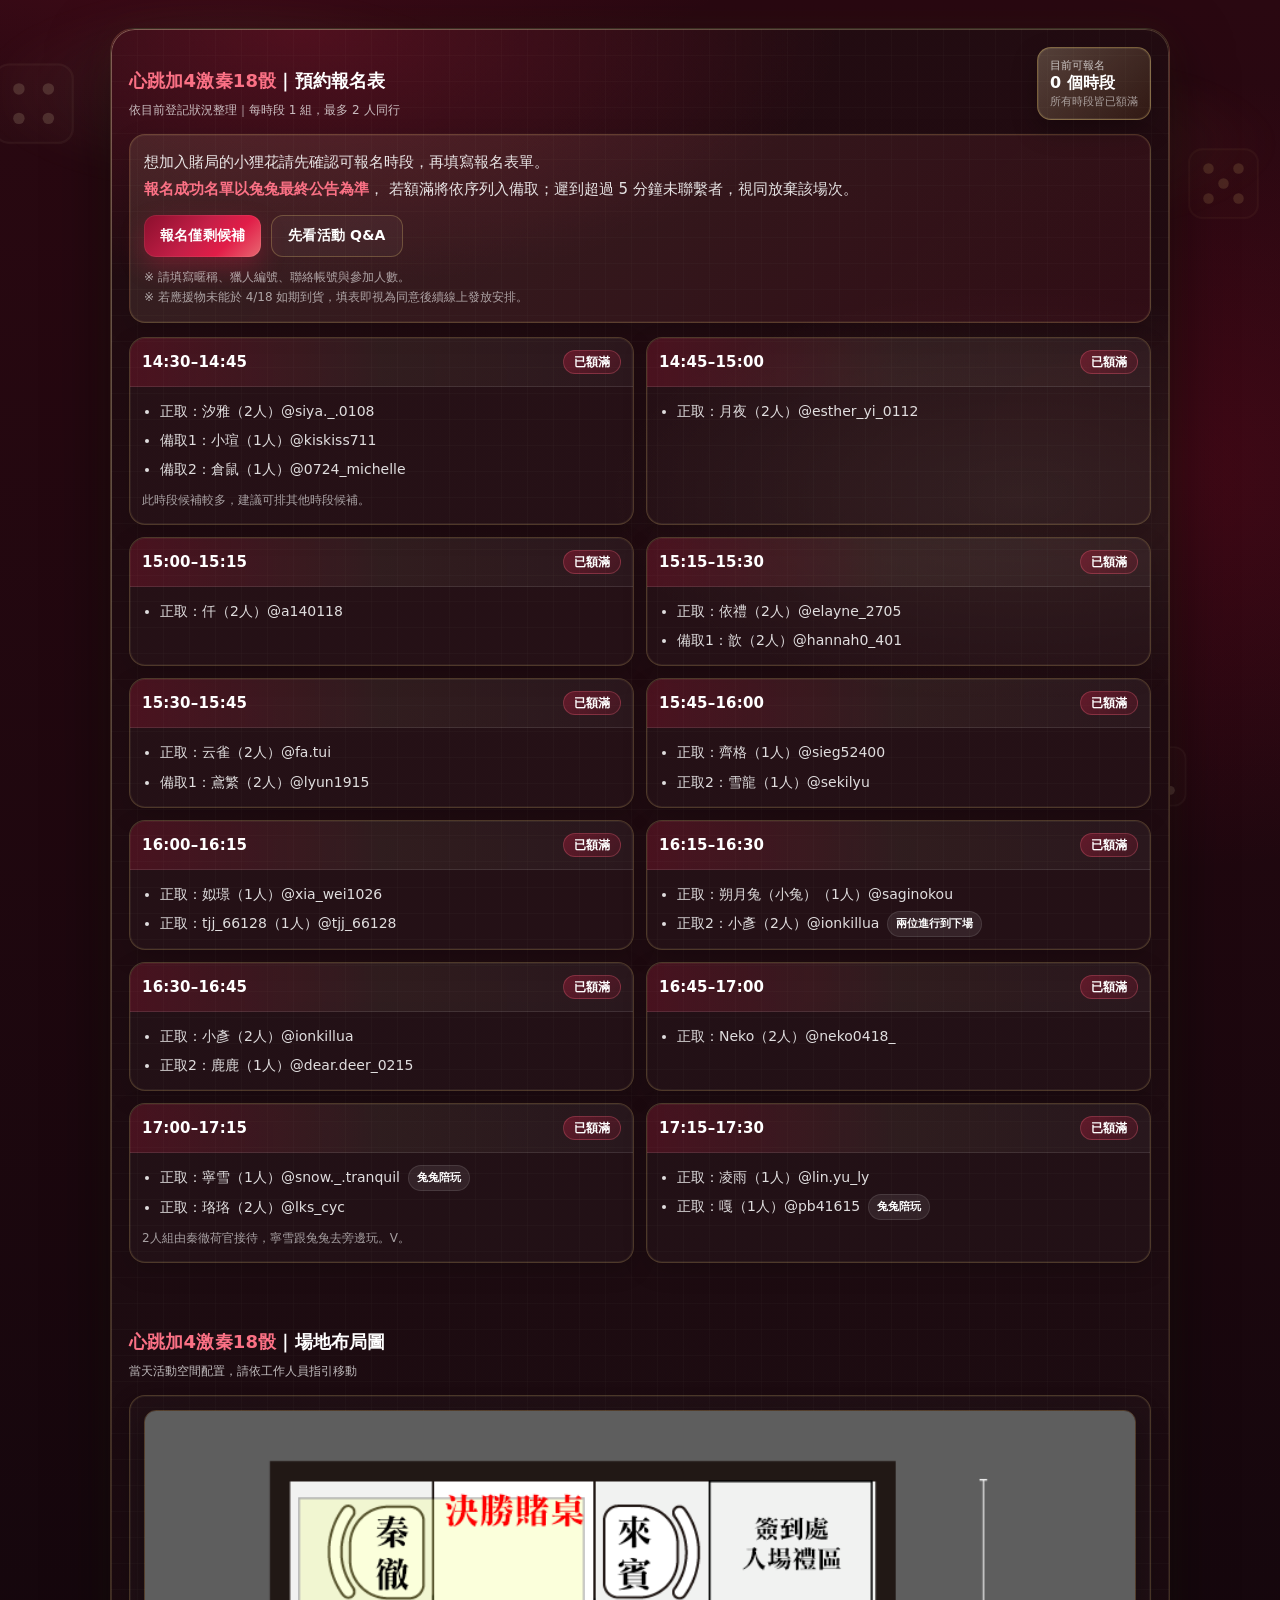
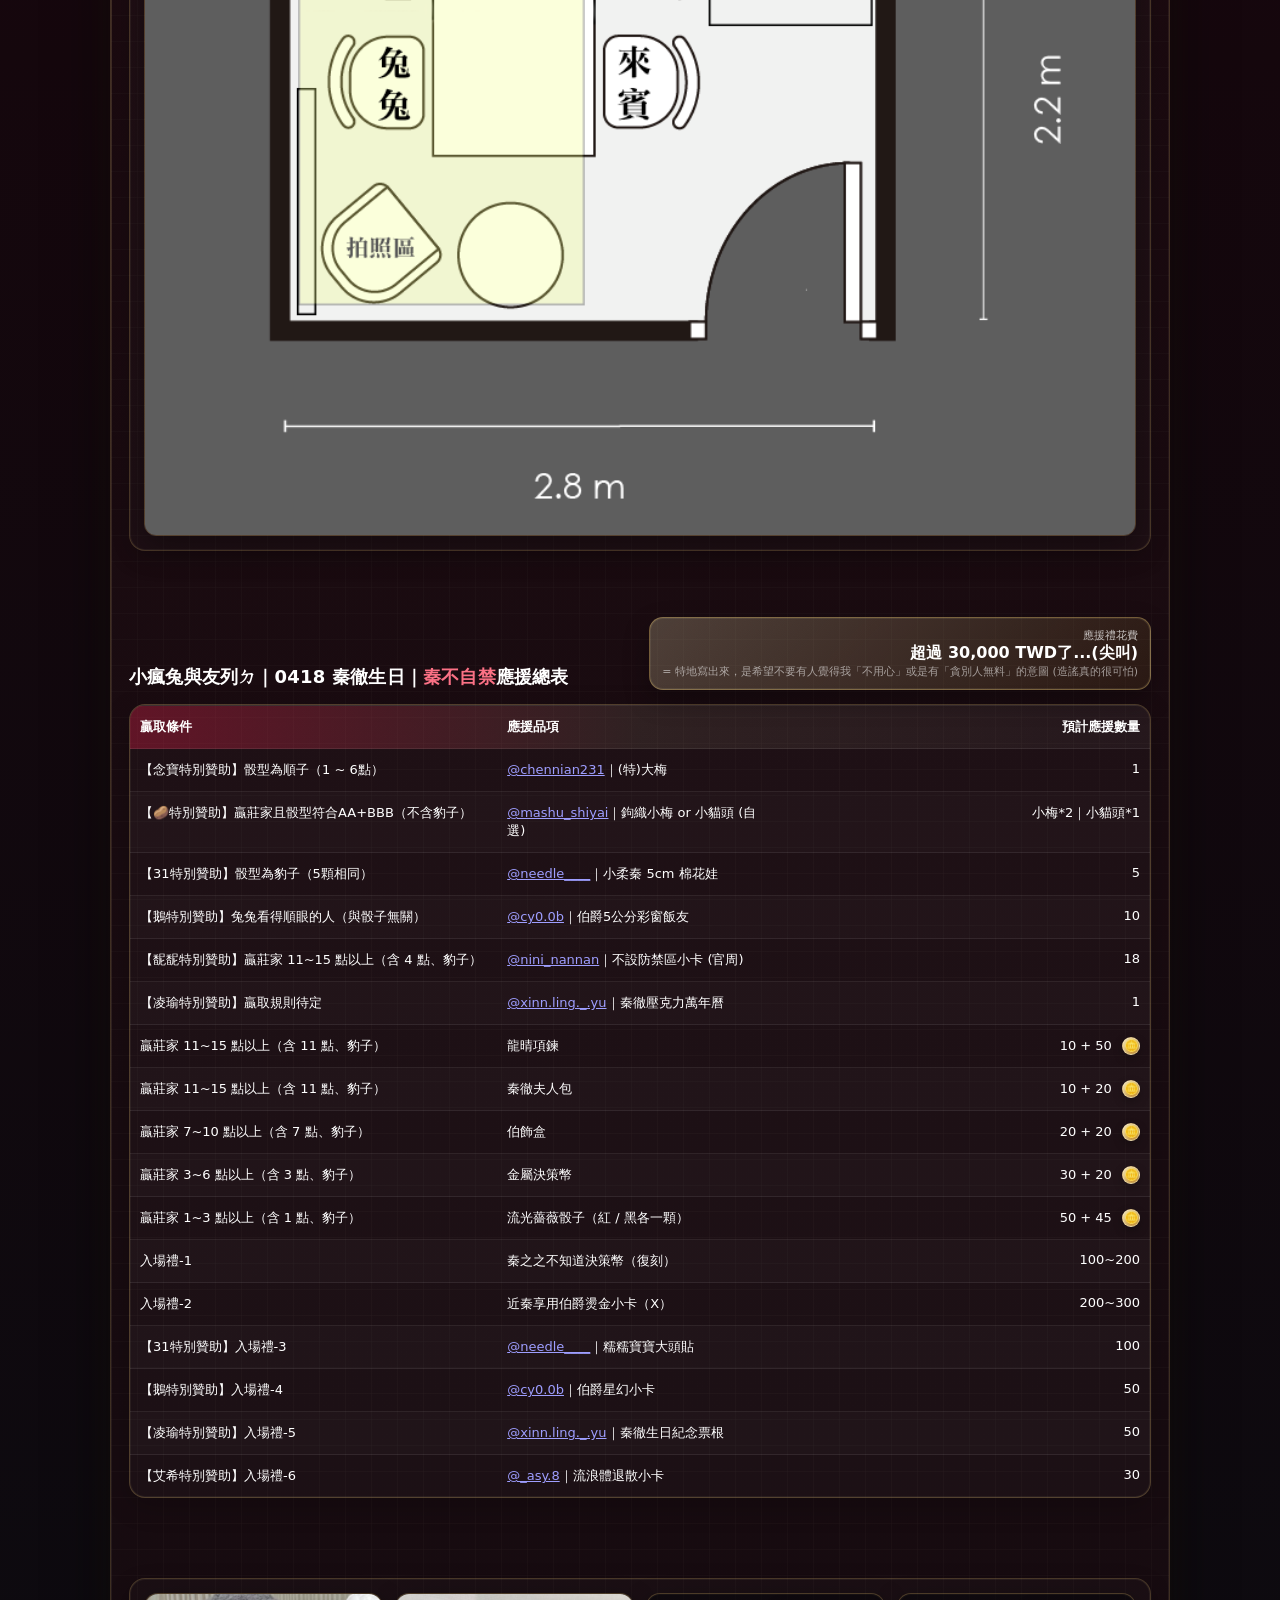
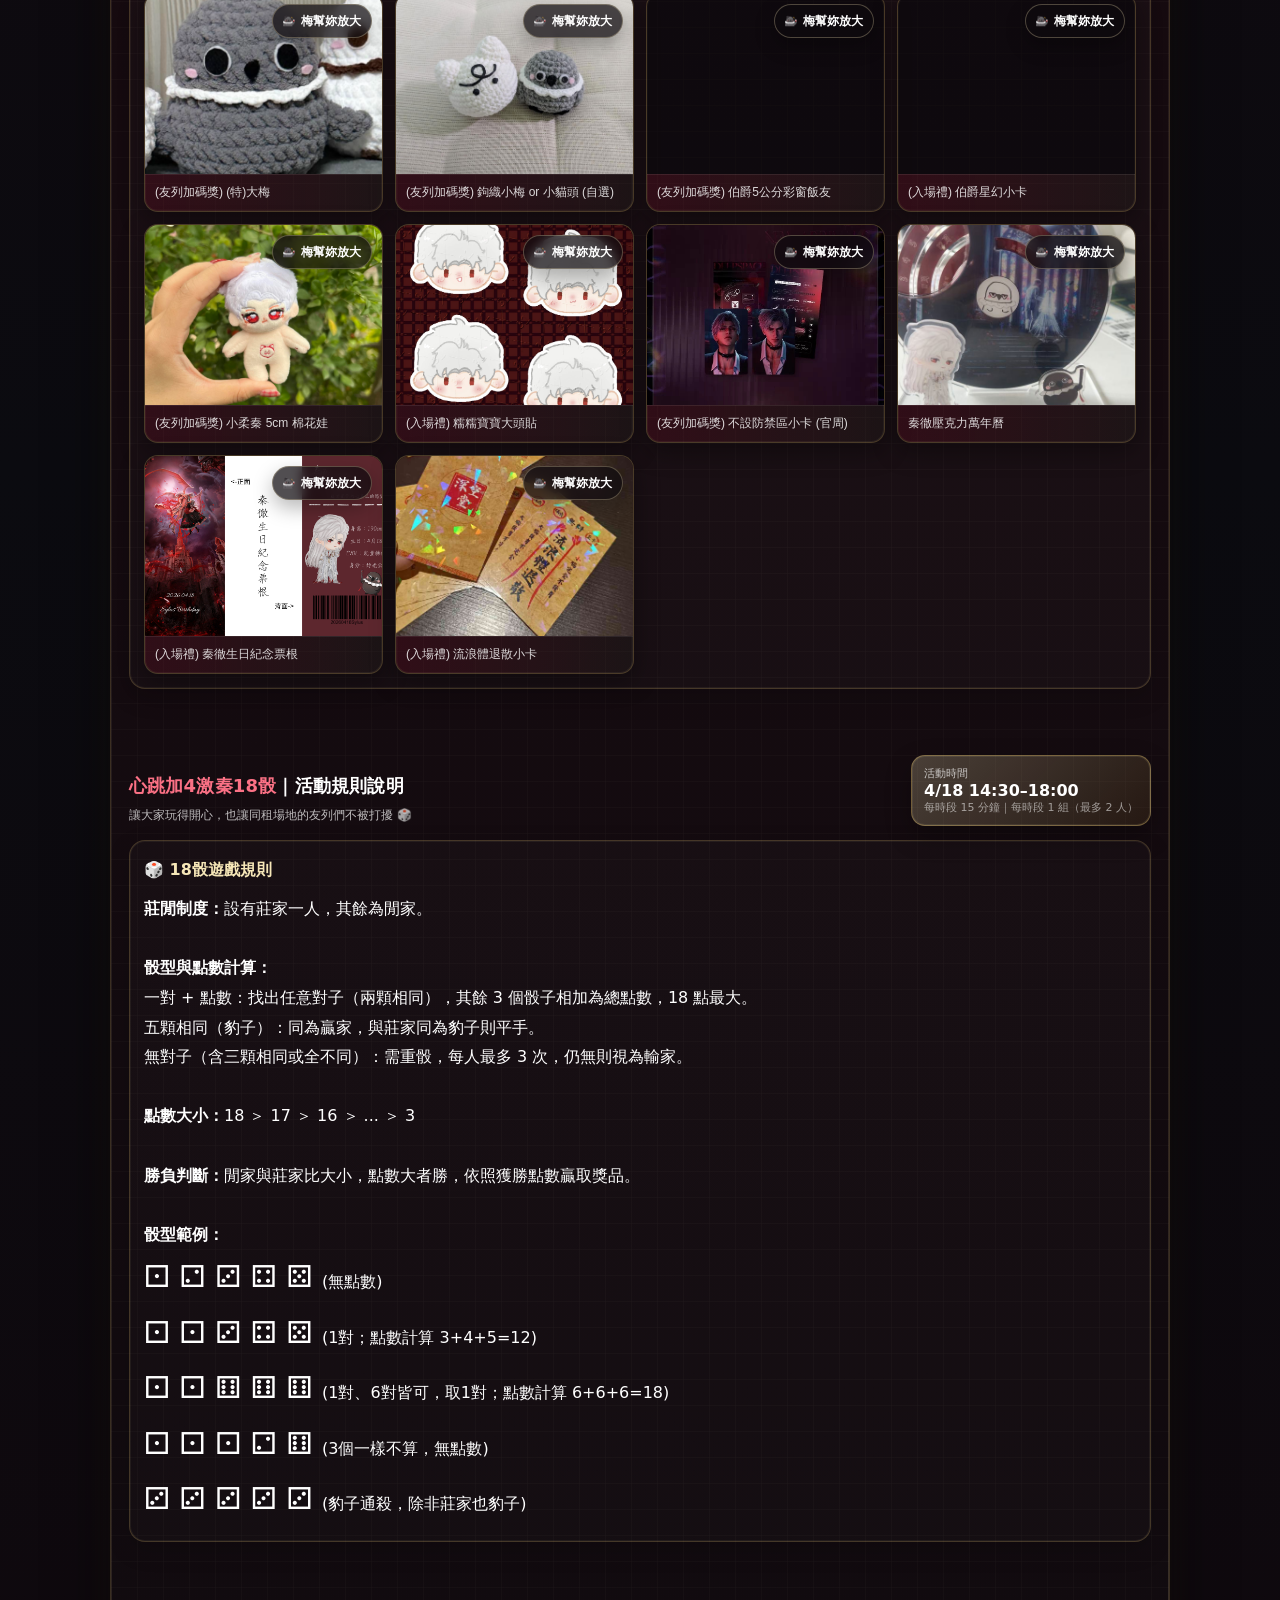
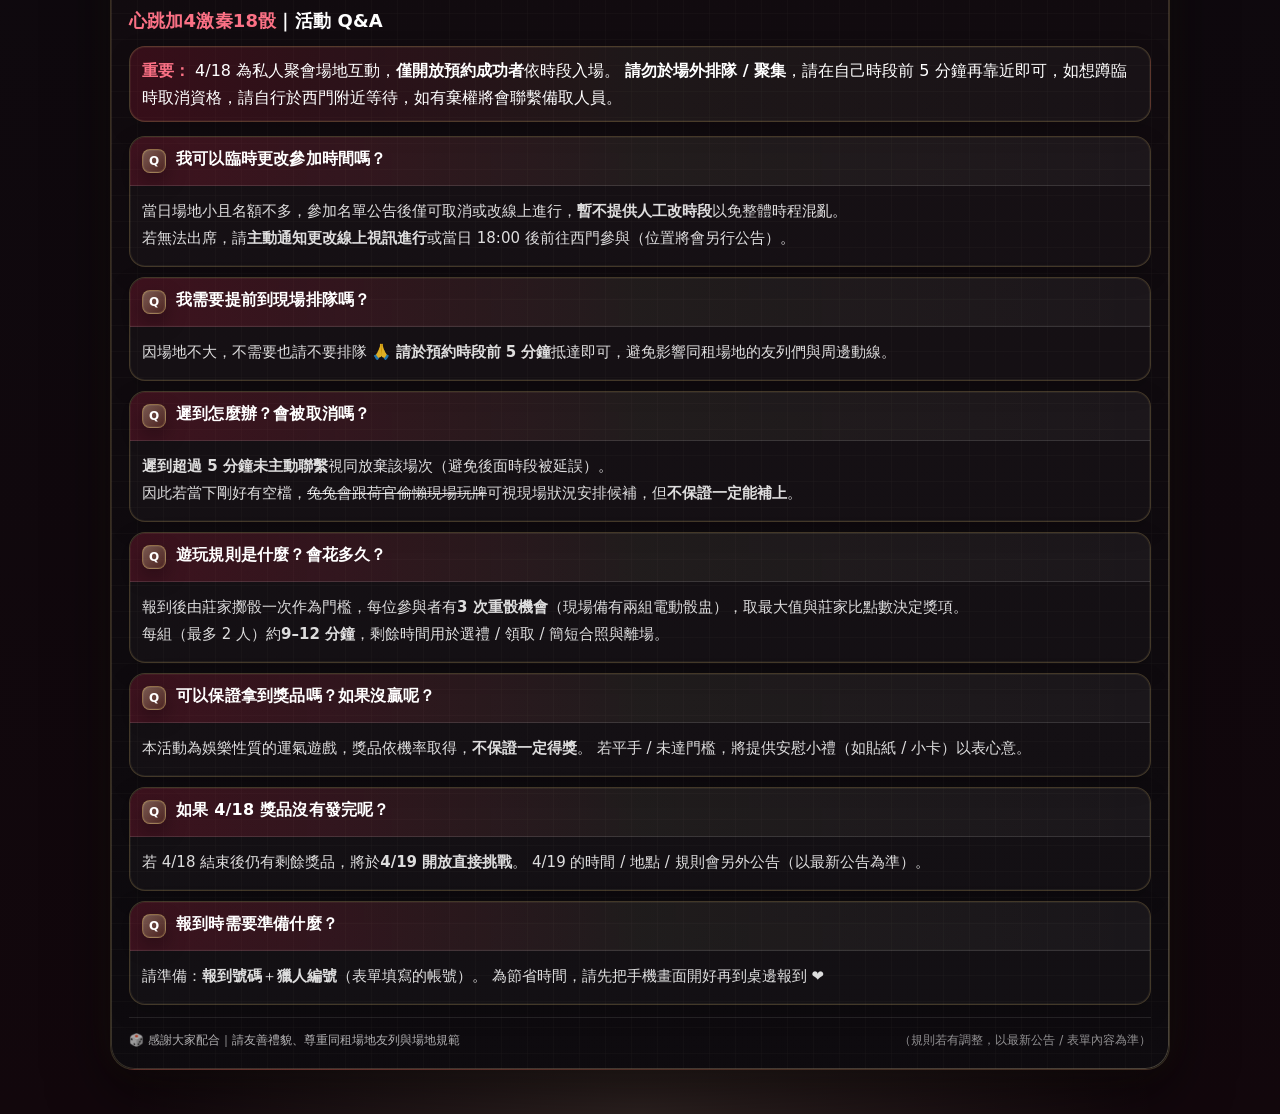
==== commit 5ec33e12: "Add files via upload" ====
--- a/index.html
+++ b/index.html
@@ -268,23 +268,26 @@
             </thead>
             <tbody>
               <tr>
+                <td>【念寶特別贊助】骰型為順子（1 ~ 6點）</td>
+                <td><a href="https://www.threads.com/@chennian231" target="_blank"
+                    rel="noopener noreferrer">@chennian231</a>｜(特)大梅</td>
+                <td style="text-align:right;">1</td>
+              </tr>
+
+              <tr>
                 <td>【🥔特別贊助】贏莊家且骰型符合AA+BBB（不含豹子）</td>
                 <td> <a href="https://www.threads.com/@mashu_shiyai" target="_blank"
                     rel="noopener noreferrer">@mashu_shiyai</a>｜鉤織小梅 or 小貓頭 (自選)</td>
                 <td style="text-align:right;">小梅*2｜小貓頭*1</td>
               </tr>
-              <tr>
-                <td>【念寶特別贊助】骰型為順子（1 ~ 6點）</td>
-                <td><a href="https://www.threads.com/@chennian231" target="_blank"
-                    rel="noopener noreferrer">@chennian231</a>｜(特)大梅</td>
-                <td style="text-align:right;">1</td>
-              </tr>
+
               <tr>
                 <td>【31特別贊助】骰型為豹子（5顆相同）</td>
                 <td><a href="https://www.threads.com/@needle____" target="_blank"
                     rel="noopener noreferrer">@needle____</a>｜小柔秦 5cm 棉花娃</td>
                 <td style="text-align:right;">5</td>
               </tr>
+
               <tr>
                 <td>【鵝特別贊助】兔兔看得順眼的人（與骰子無關）</td>
                 <td><a href="https://www.threads.com/@cy0.0b" target="_blank"
@@ -292,11 +295,19 @@
                 </td>
                 <td style="text-align:right;">10</td>
               </tr>
+
               <tr>
                 <td>【馜馜特別贊助】贏莊家 11~15 點以上（含 4 點、豹子）</td>
                 <td><a href="https://www.threads.com/@nini_nannan" target="_blank"
                     rel="noopener noreferrer">@nini_nannan</a>｜不設防禁區小卡 (官周)</td>
                 <td style="text-align:right;">18</td>
+              </tr>
+
+              <tr>
+                <td>【凌瑜特別贊助】贏取規則待定</td>
+                <td><a href="https://www.threads.com/@xinn.ling._.yu" target="_blank"
+                    rel="noopener noreferrer">@xinn.ling._.yu</a>｜秦徹壓克力萬年曆</td>
+                <td style="text-align:right;">1</td>
               </tr>
 
               <tr>
@@ -312,6 +323,7 @@
                   <div class="stock-note-mobile">（+號以後的量不含在獎單內｜超額5）</div>
                 </td>
               </tr>
+
               <tr>
                 <td>贏莊家 11~15 點以上（含 11 點、豹子）</td>
                 <td>秦徹夫人包</td>
@@ -373,29 +385,41 @@
                 <td>秦之之不知道決策幣（復刻）</td>
                 <td style="text-align:right;">100~200</td>
               </tr>
+
               <tr>
                 <td>入場禮-2</td>
                 <td>近秦享用伯爵燙金小卡（X）</td>
                 <td style="text-align:right;">200~300</td>
               </tr>
+
               <tr>
                 <td>【31特別贊助】入場禮-3</td>
                 <td><a href="https://www.threads.com/@needle____" target="_blank"
                     rel="noopener noreferrer">@needle____</a>｜糯糯寶寶大頭貼</td>
                 <td style="text-align:right;">100</td>
               </tr>
+
               <tr>
                 <td>【鵝特別贊助】入場禮-4</td>
                 <td><a href="https://www.threads.com/@cy0.0b" target="_blank"
                     rel="noopener noreferrer">@cy0.0b</a>｜伯爵星幻小卡</td>
                 <td style="text-align:right;">50</td>
               </tr>
+
               <tr>
                 <td>【凌瑜特別贊助】入場禮-5</td>
                 <td><a href="https://www.threads.com/@xinn.ling._.yu" target="_blank"
                     rel="noopener noreferrer">@xinn.ling._.yu</a>｜秦徹生日紀念票根</td>
                 <td style="text-align:right;">50</td>
               </tr>
+
+              <tr>
+                <td>【艾希特別贊助】入場禮-6</td>
+                <td><a href="https://www.threads.com/@_asy.8" target="_blank"
+                    rel="noopener noreferrer">@_asy.8</a>｜流浪體退散小卡</td>
+                <td style="text-align:right;">30</td>
+              </tr>
+
             </tbody>
           </table>
         </div>
@@ -481,6 +505,16 @@
             </button>
 
             <button class="gallery-card" type="button" data-gallery-item data-type="image"
+              data-src="img/xinn.ling._.yu.jpg" data-alt="秦徹壓克力萬年曆" data-caption="秦徹壓克力萬年曆">
+              <span class="gallery-zoom">
+                <img src="img/m.png" alt="梅菲斯特" class="gallery-zoom-icon">
+                梅幫妳放大
+              </span>
+              <img src="img/xinn.ling._.yu.jpg" alt="秦徹壓克力萬年曆" class="gallery-media">
+              <div class="gallery-caption">秦徹壓克力萬年曆</div>
+            </button>
+
+            <button class="gallery-card" type="button" data-gallery-item data-type="image"
               data-src="img/xinn.ling._.yu.png" data-alt="秦徹生日紀念票根" data-caption="秦徹生日紀念票根">
               <span class="gallery-zoom">
                 <img src="img/m.png" alt="梅菲斯特" class="gallery-zoom-icon">
@@ -489,6 +523,17 @@
               <img src="img/xinn.ling._.yu.png" alt="秦徹生日紀念票根" class="gallery-media">
               <div class="gallery-caption">(入場禮) 秦徹生日紀念票根</div>
             </button>
+
+            <button class="gallery-card" type="button" data-gallery-item data-type="image" data-src="img/_asy.8.jpg"
+              data-alt="流浪體退散小卡" data-caption="流浪體退散小卡">
+              <span class="gallery-zoom">
+                <img src="img/m.png" alt="梅菲斯特" class="gallery-zoom-icon">
+                梅幫妳放大
+              </span>
+              <img src="img/_asy.8.jpg" alt="流浪體退散小卡" class="gallery-media">
+              <div class="gallery-caption">(入場禮) 流浪體退散小卡</div>
+            </button>
+
           </div>
         </div>
 
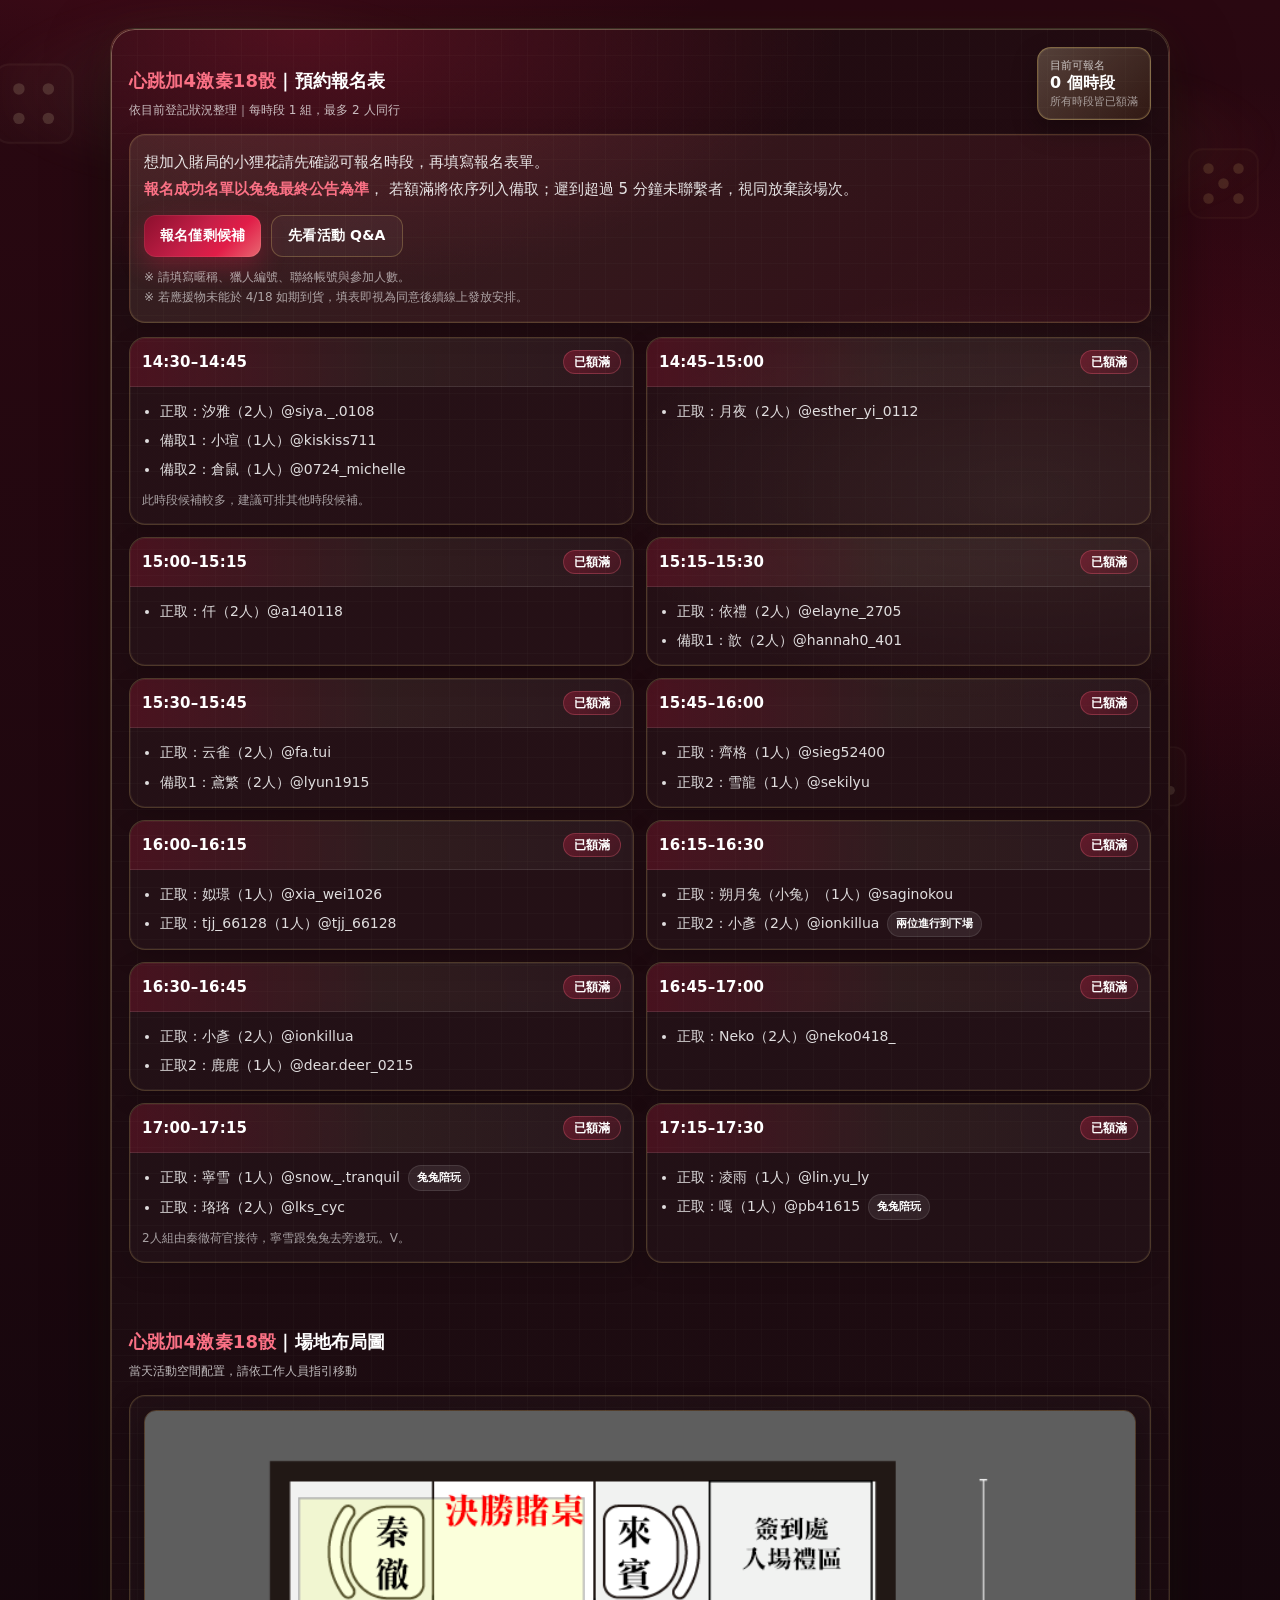
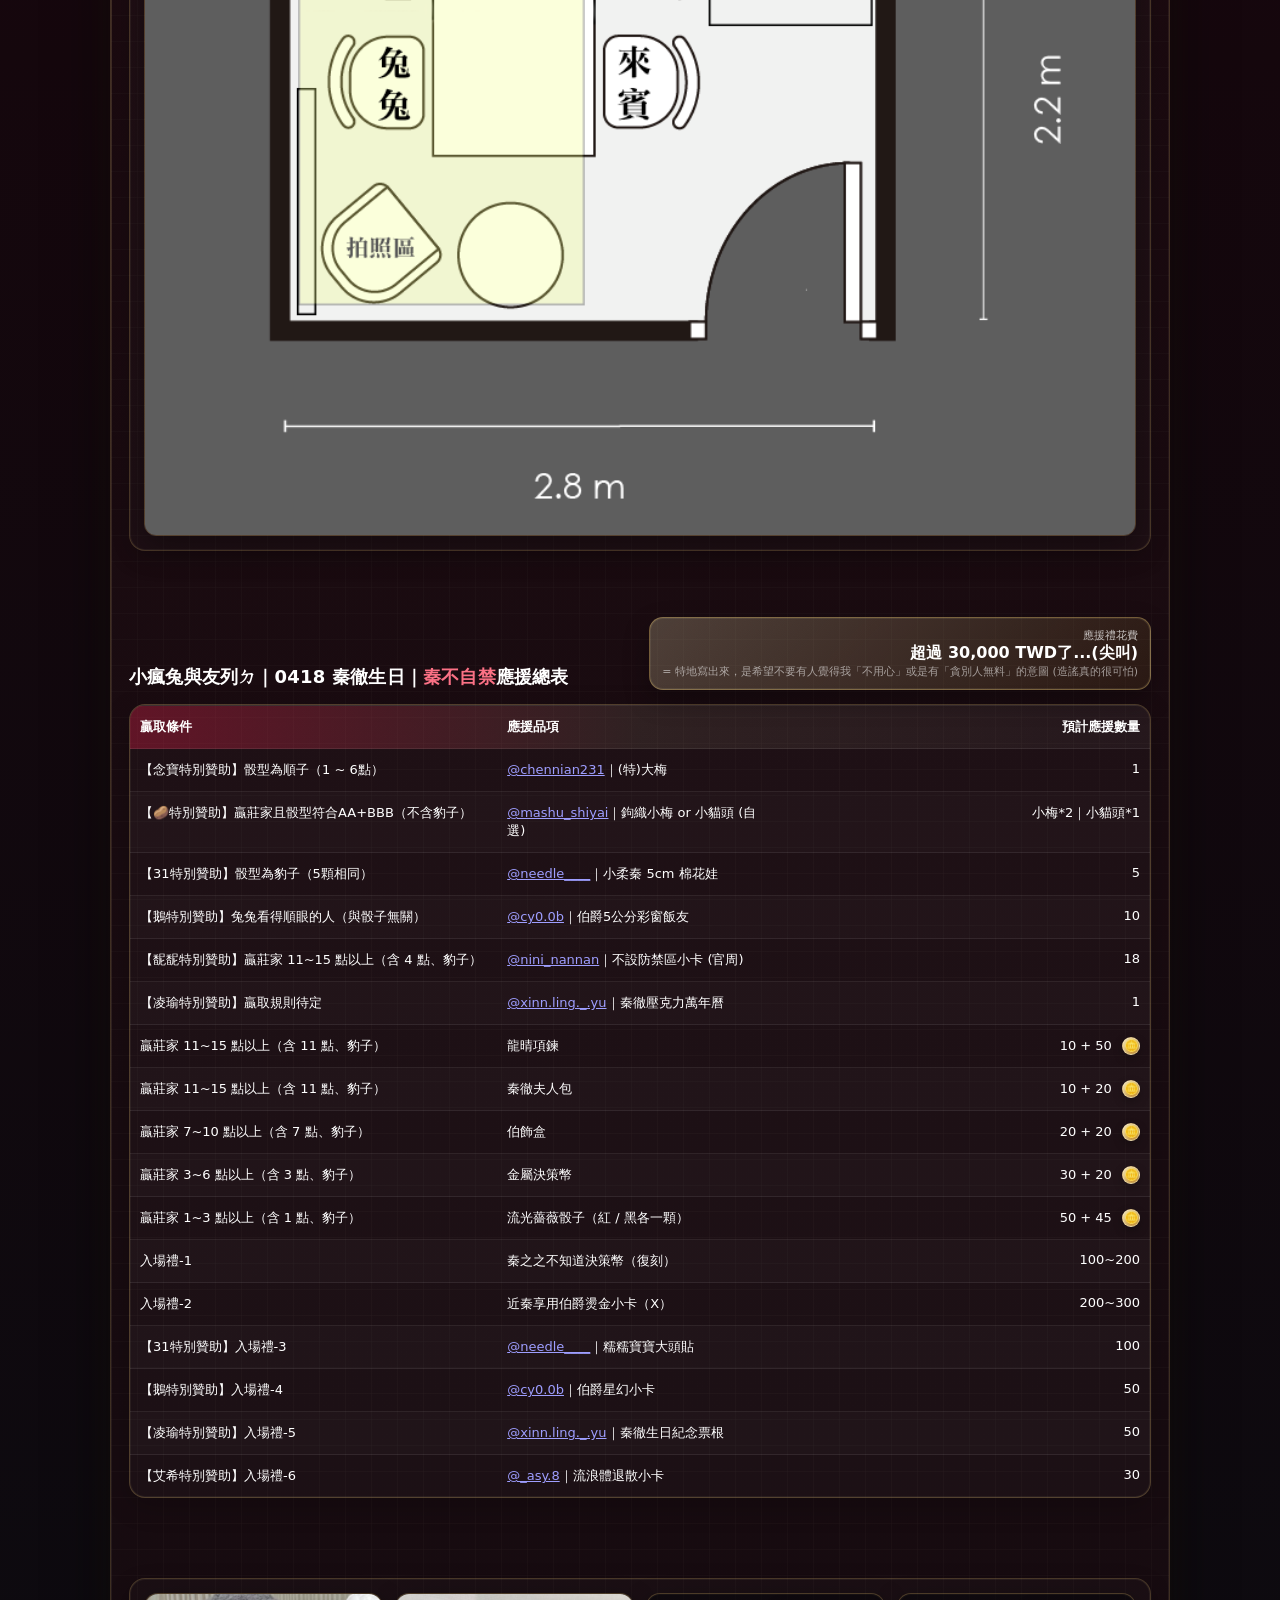
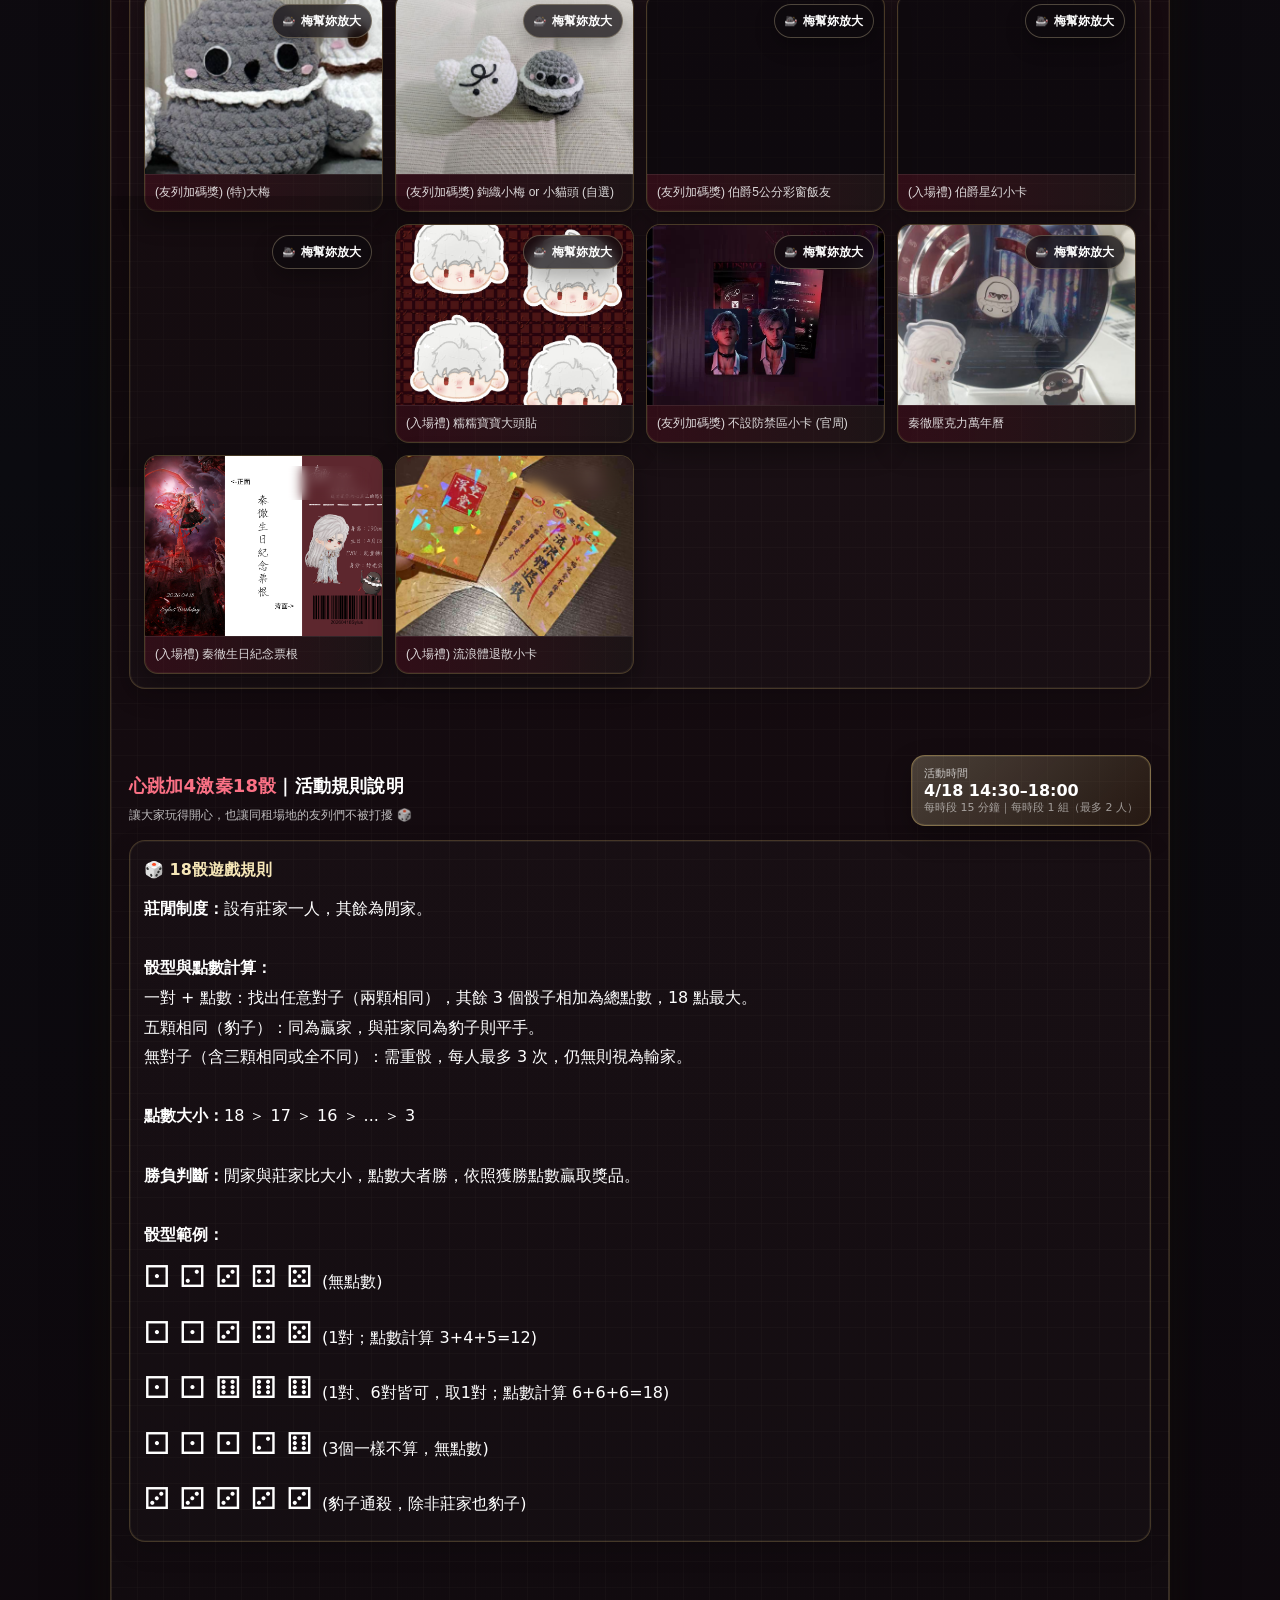
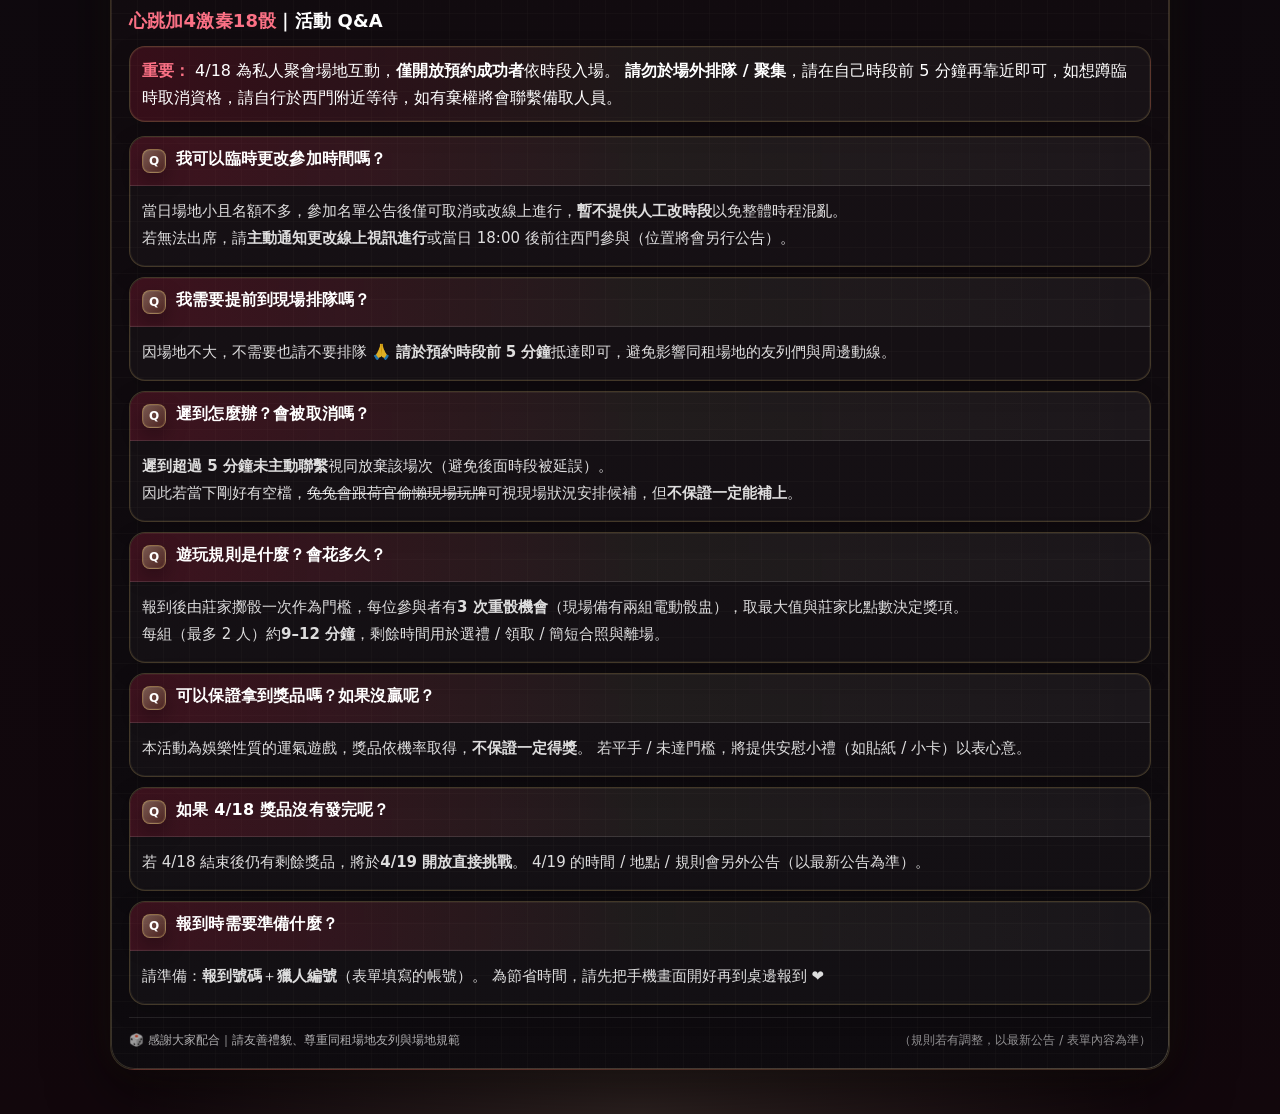
==== commit 398487f8: "Add files via upload" ====
--- a/index.html
+++ b/index.html
@@ -524,13 +524,13 @@
               <div class="gallery-caption">(入場禮) 秦徹生日紀念票根</div>
             </button>
 
-            <button class="gallery-card" type="button" data-gallery-item data-type="image" data-src="img/_asy.8.jpg"
+            <button class="gallery-card" type="button" data-gallery-item data-type="image" data-src="img/_asy8.jpg"
               data-alt="流浪體退散小卡" data-caption="流浪體退散小卡">
               <span class="gallery-zoom">
                 <img src="img/m.png" alt="梅菲斯特" class="gallery-zoom-icon">
                 梅幫妳放大
               </span>
-              <img src="img/_asy.8.jpg" alt="流浪體退散小卡" class="gallery-media">
+              <img src="img/_asy8.jpg" alt="流浪體退散小卡" class="gallery-media">
               <div class="gallery-caption">(入場禮) 流浪體退散小卡</div>
             </button>
 
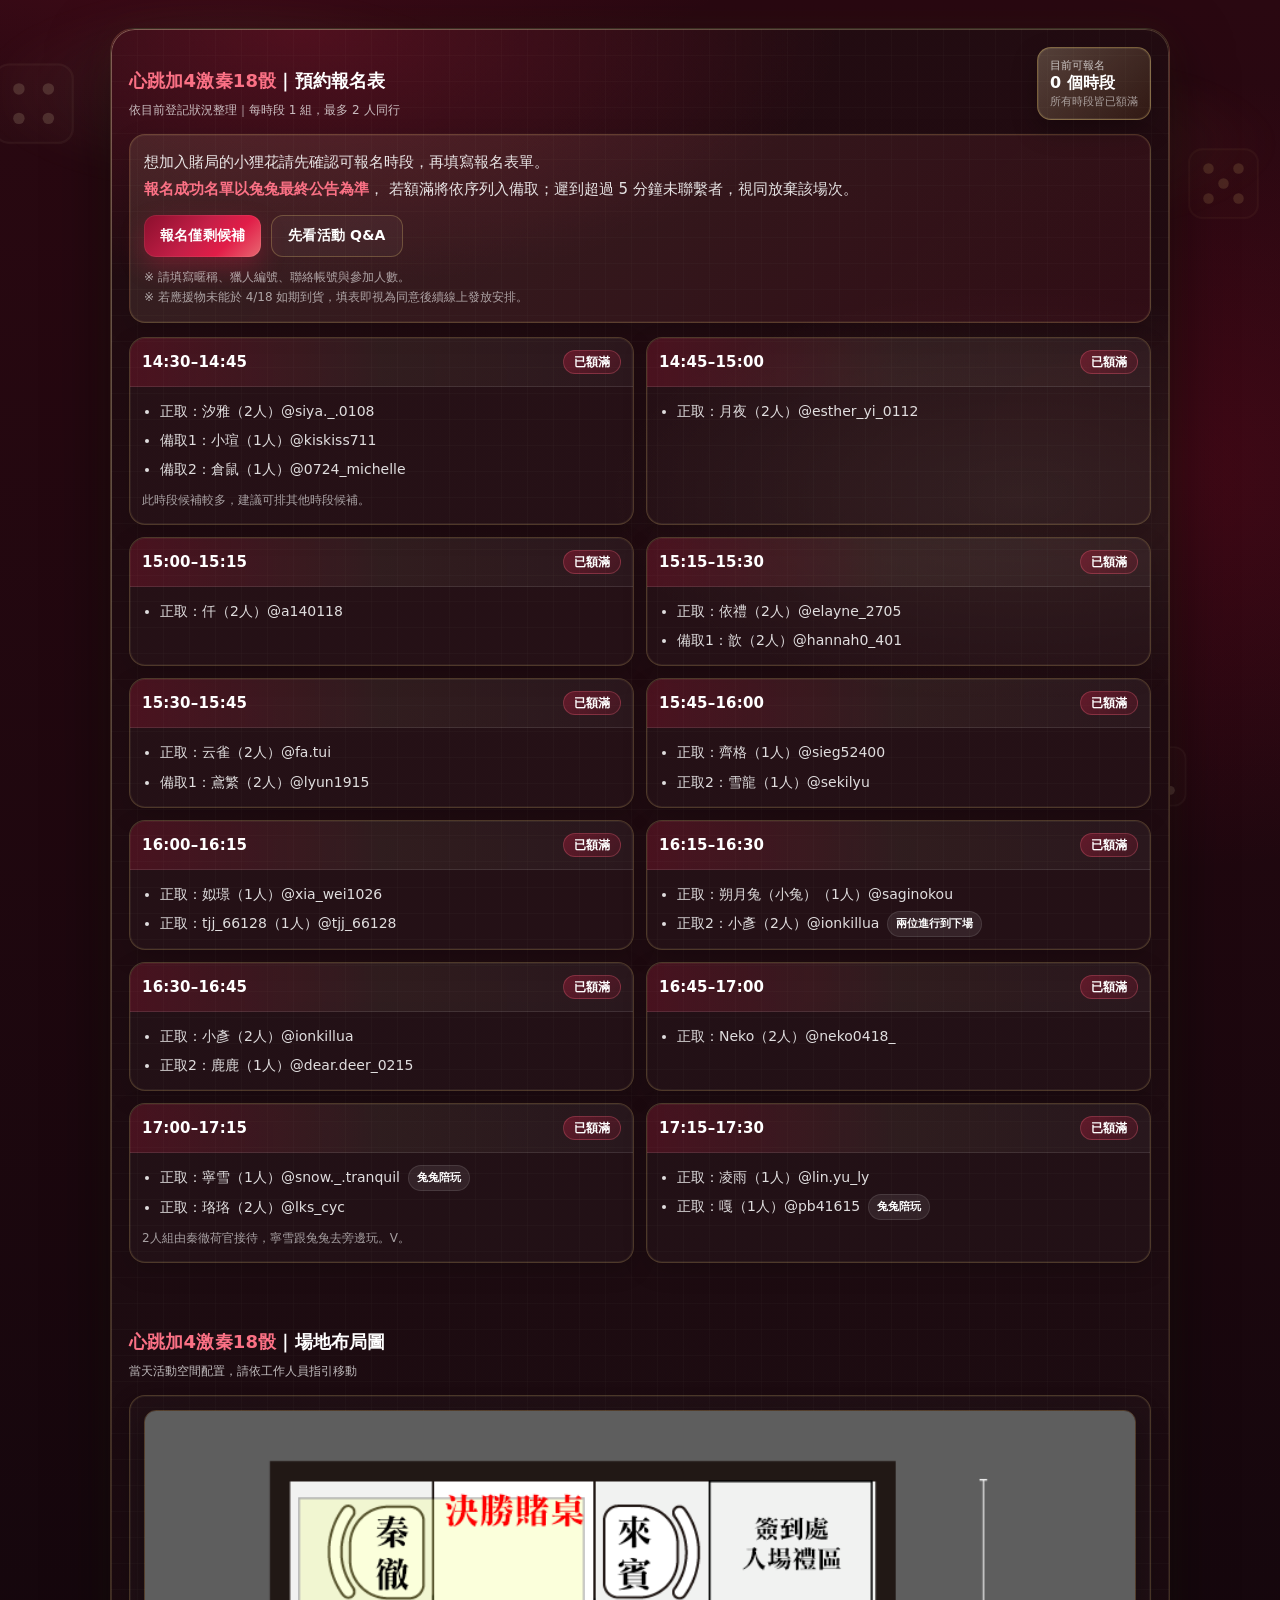
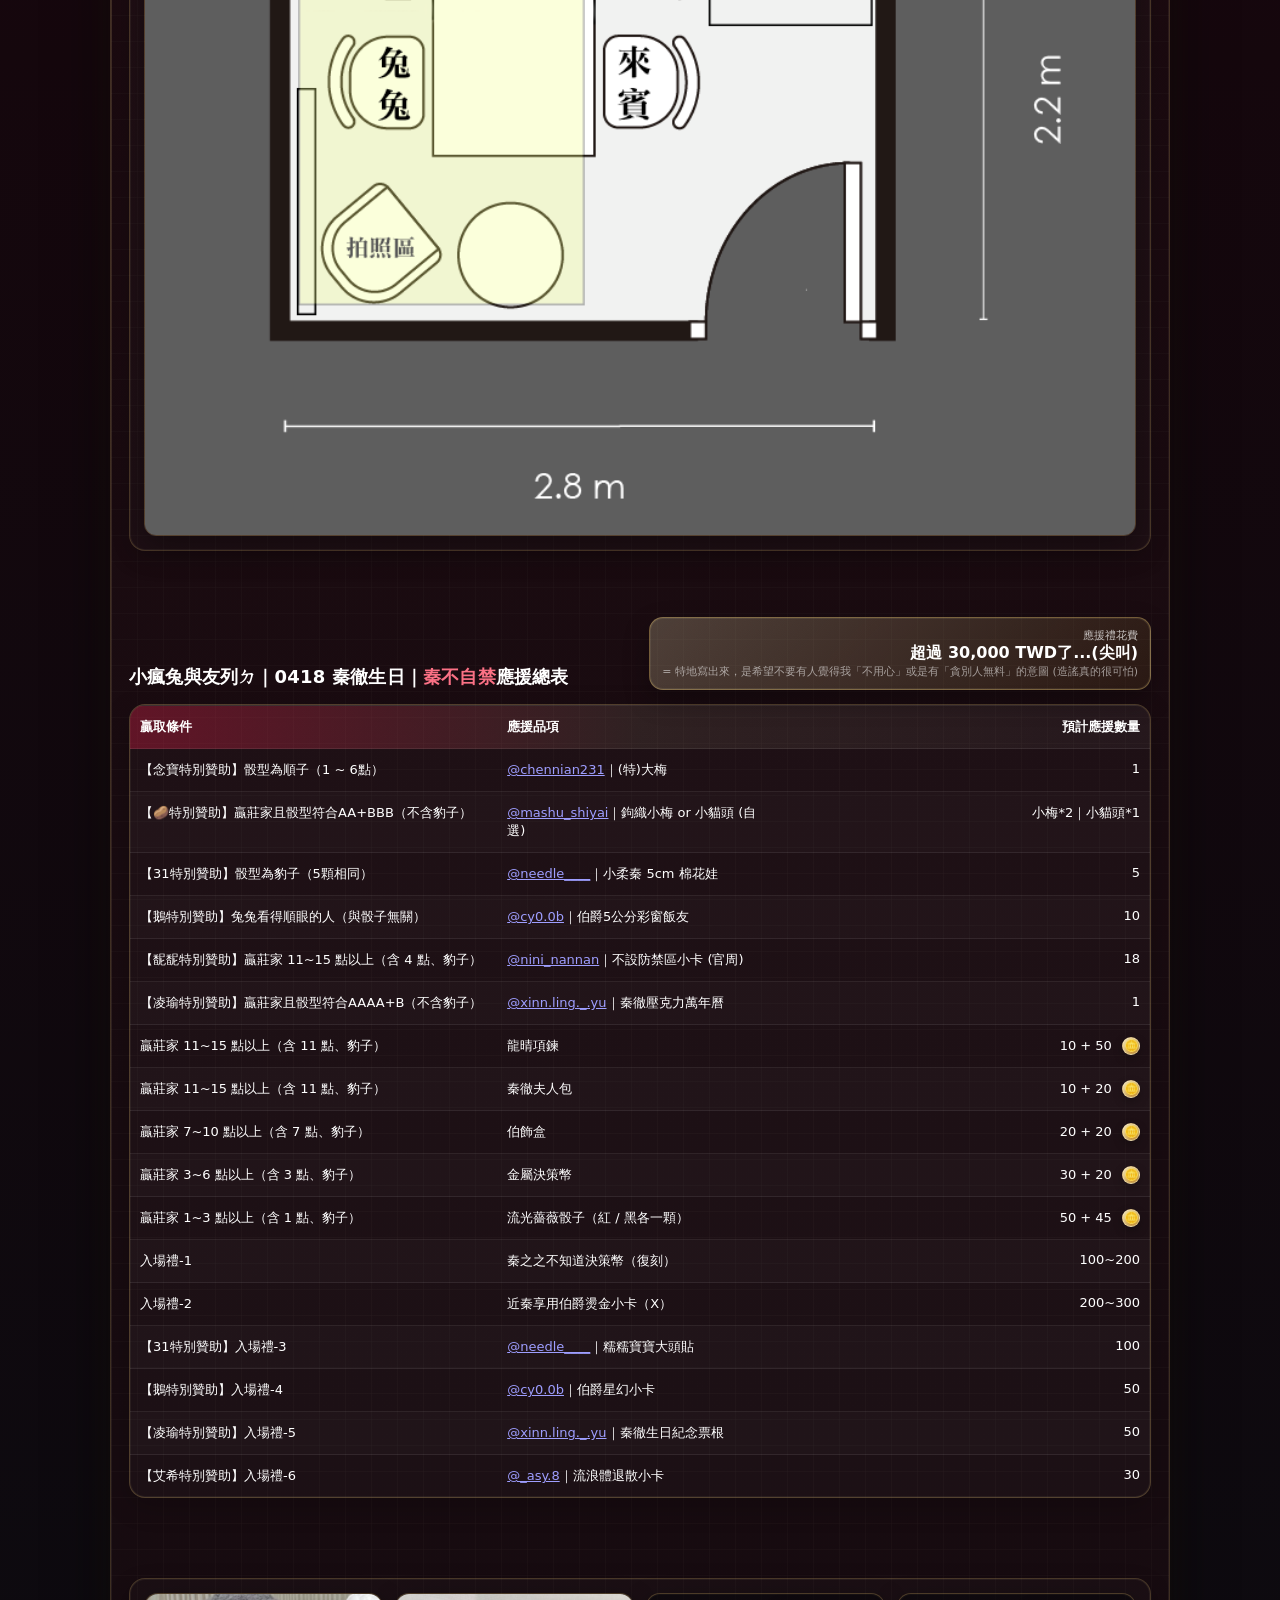
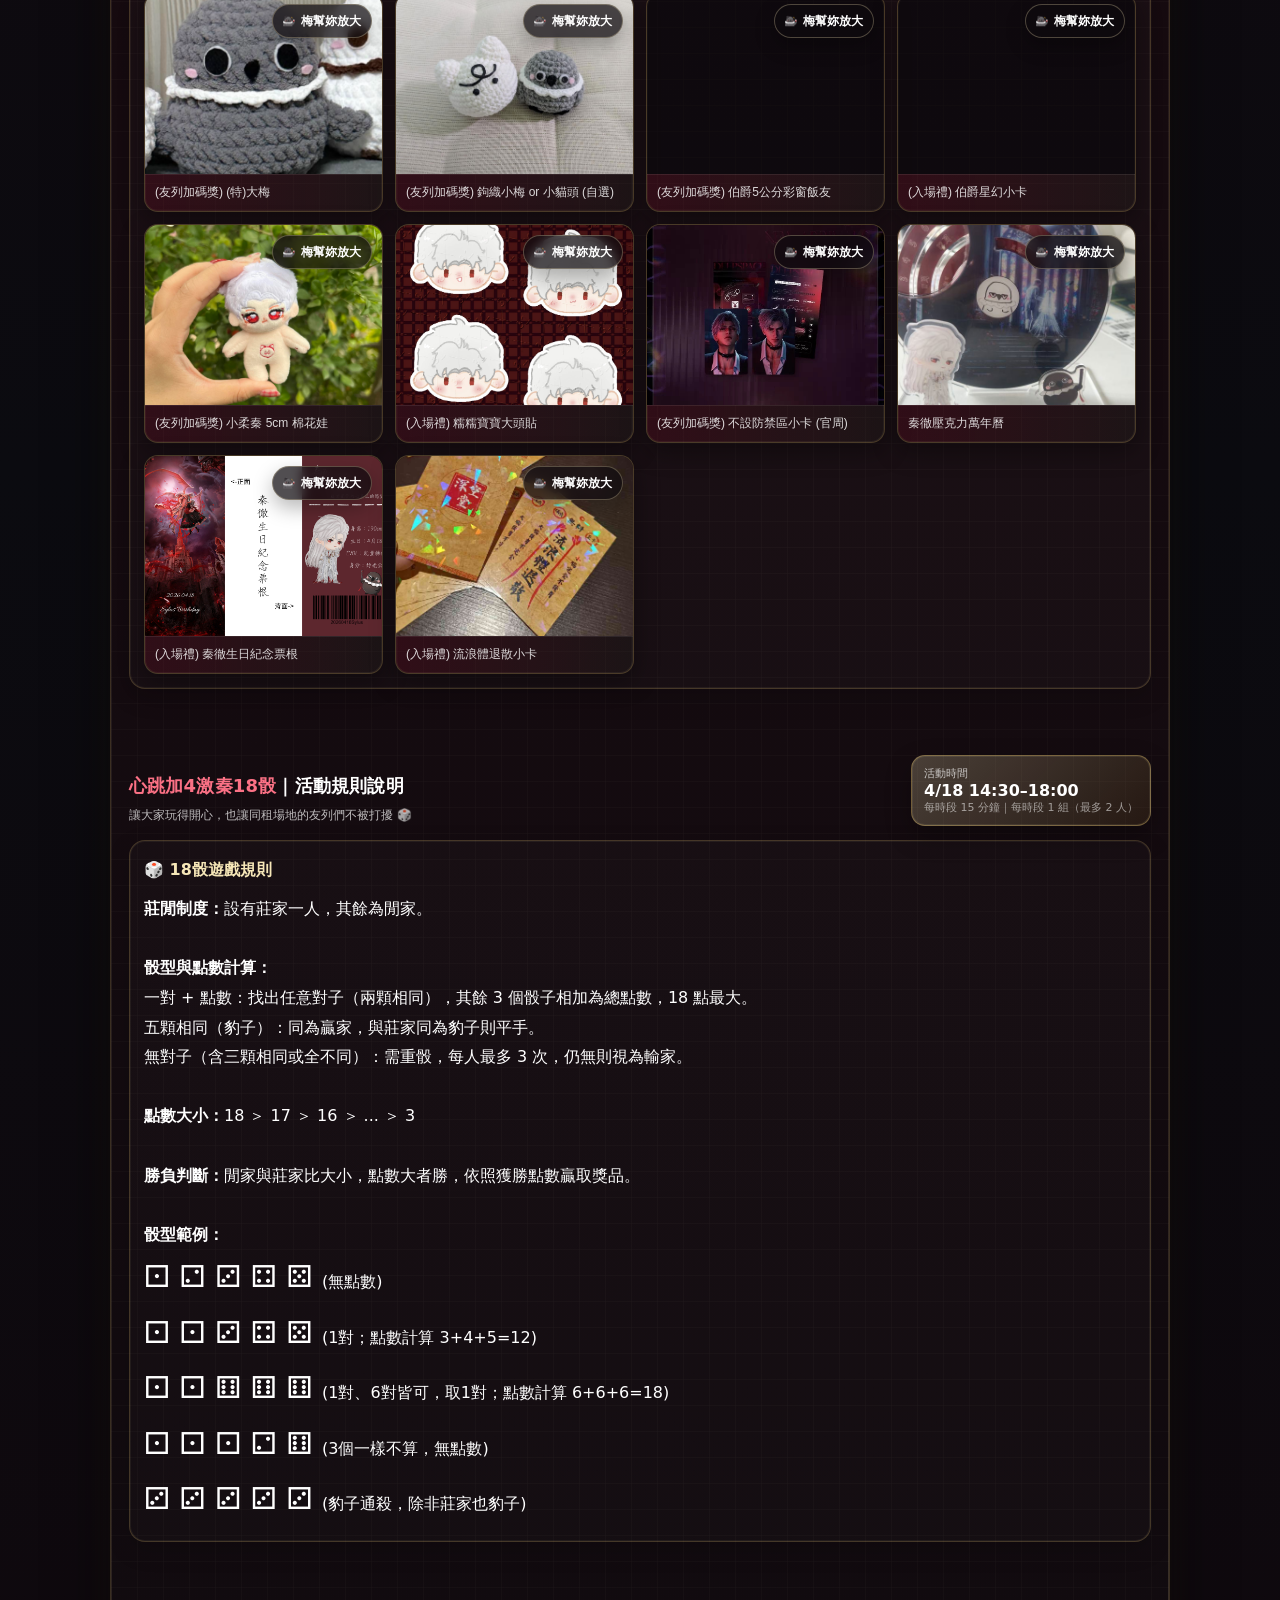
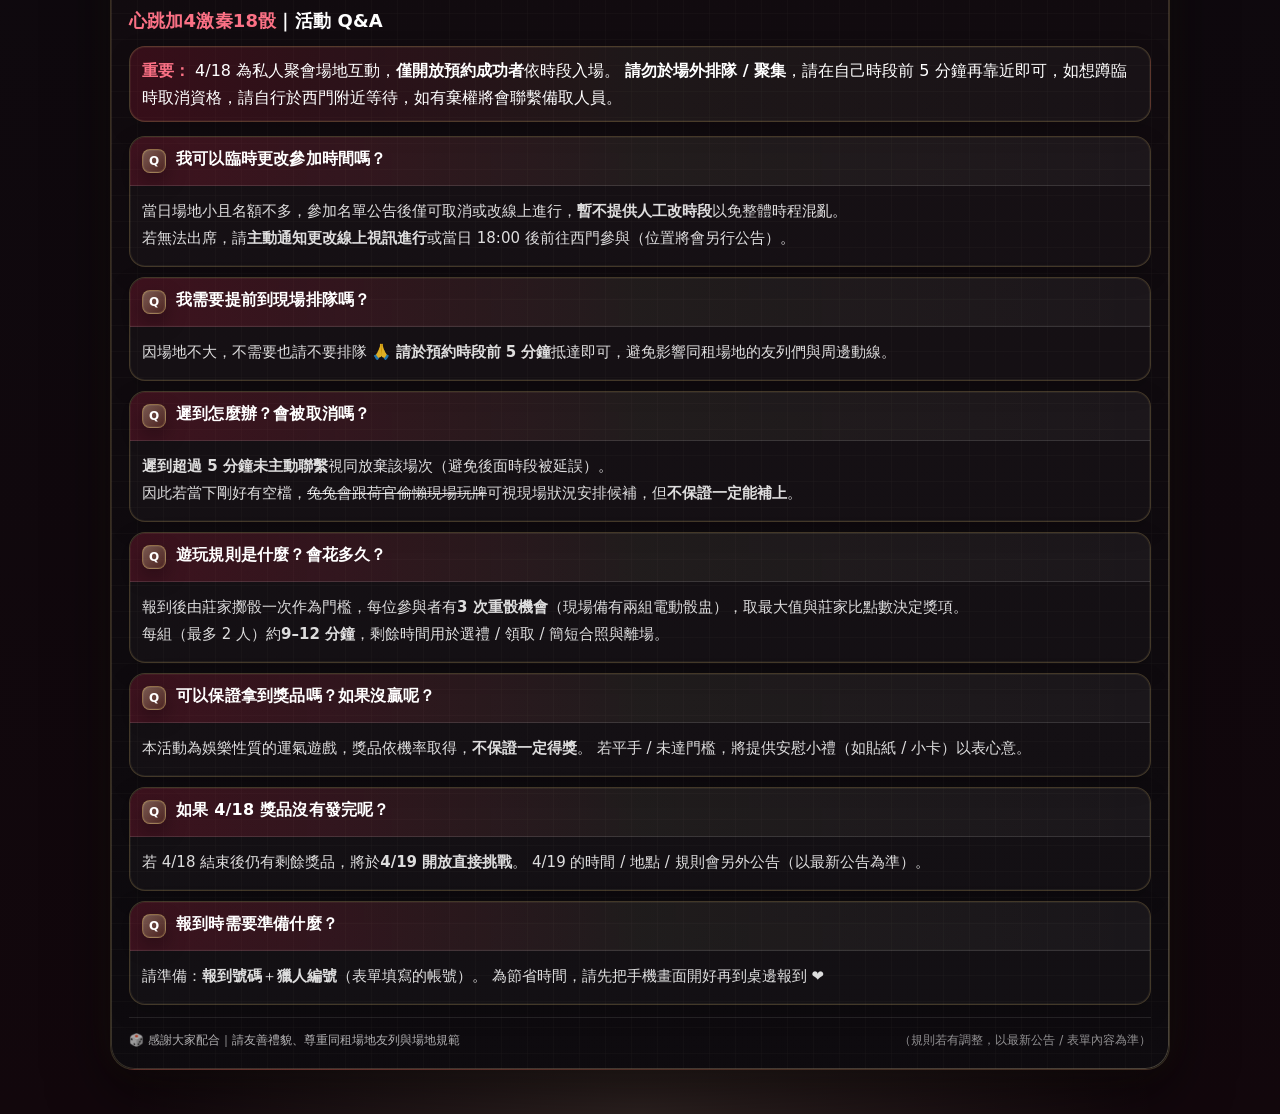
==== commit d0416f47: "Add files via upload" ====
--- a/index.html
+++ b/index.html
@@ -304,7 +304,7 @@
               </tr>
 
               <tr>
-                <td>【凌瑜特別贊助】贏取規則待定</td>
+                <td>【凌瑜特別贊助】贏莊家且骰型符合AAAA+B（不含豹子）</td>
                 <td><a href="https://www.threads.com/@xinn.ling._.yu" target="_blank"
                     rel="noopener noreferrer">@xinn.ling._.yu</a>｜秦徹壓克力萬年曆</td>
                 <td style="text-align:right;">1</td>
@@ -524,13 +524,13 @@
               <div class="gallery-caption">(入場禮) 秦徹生日紀念票根</div>
             </button>
 
-            <button class="gallery-card" type="button" data-gallery-item data-type="image" data-src="img/_asy8.jpg"
+            <button class="gallery-card" type="button" data-gallery-item data-type="image" data-src="img/_asy_8.png"
               data-alt="流浪體退散小卡" data-caption="流浪體退散小卡">
               <span class="gallery-zoom">
                 <img src="img/m.png" alt="梅菲斯特" class="gallery-zoom-icon">
                 梅幫妳放大
               </span>
-              <img src="img/_asy8.jpg" alt="流浪體退散小卡" class="gallery-media">
+              <img src="img/_asy_8.png" alt="流浪體退散小卡" class="gallery-media">
               <div class="gallery-caption">(入場禮) 流浪體退散小卡</div>
             </button>
 
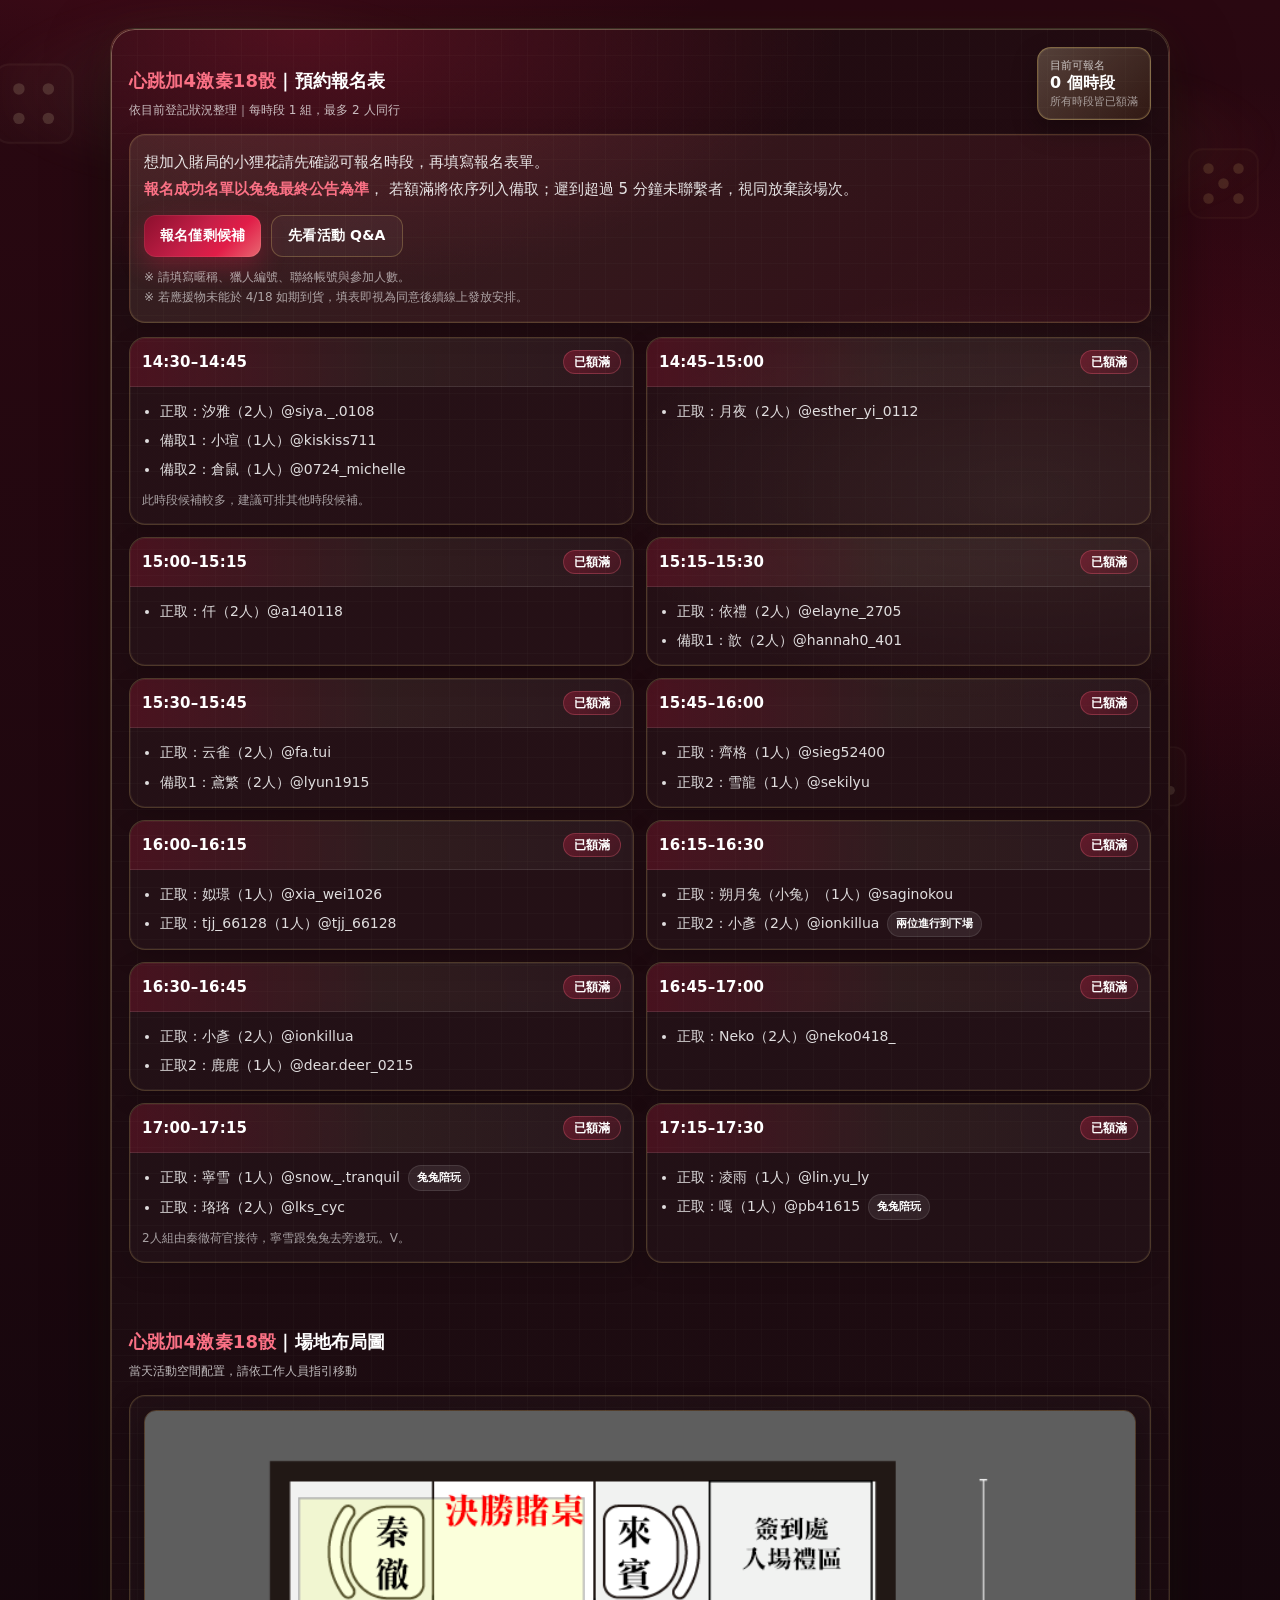
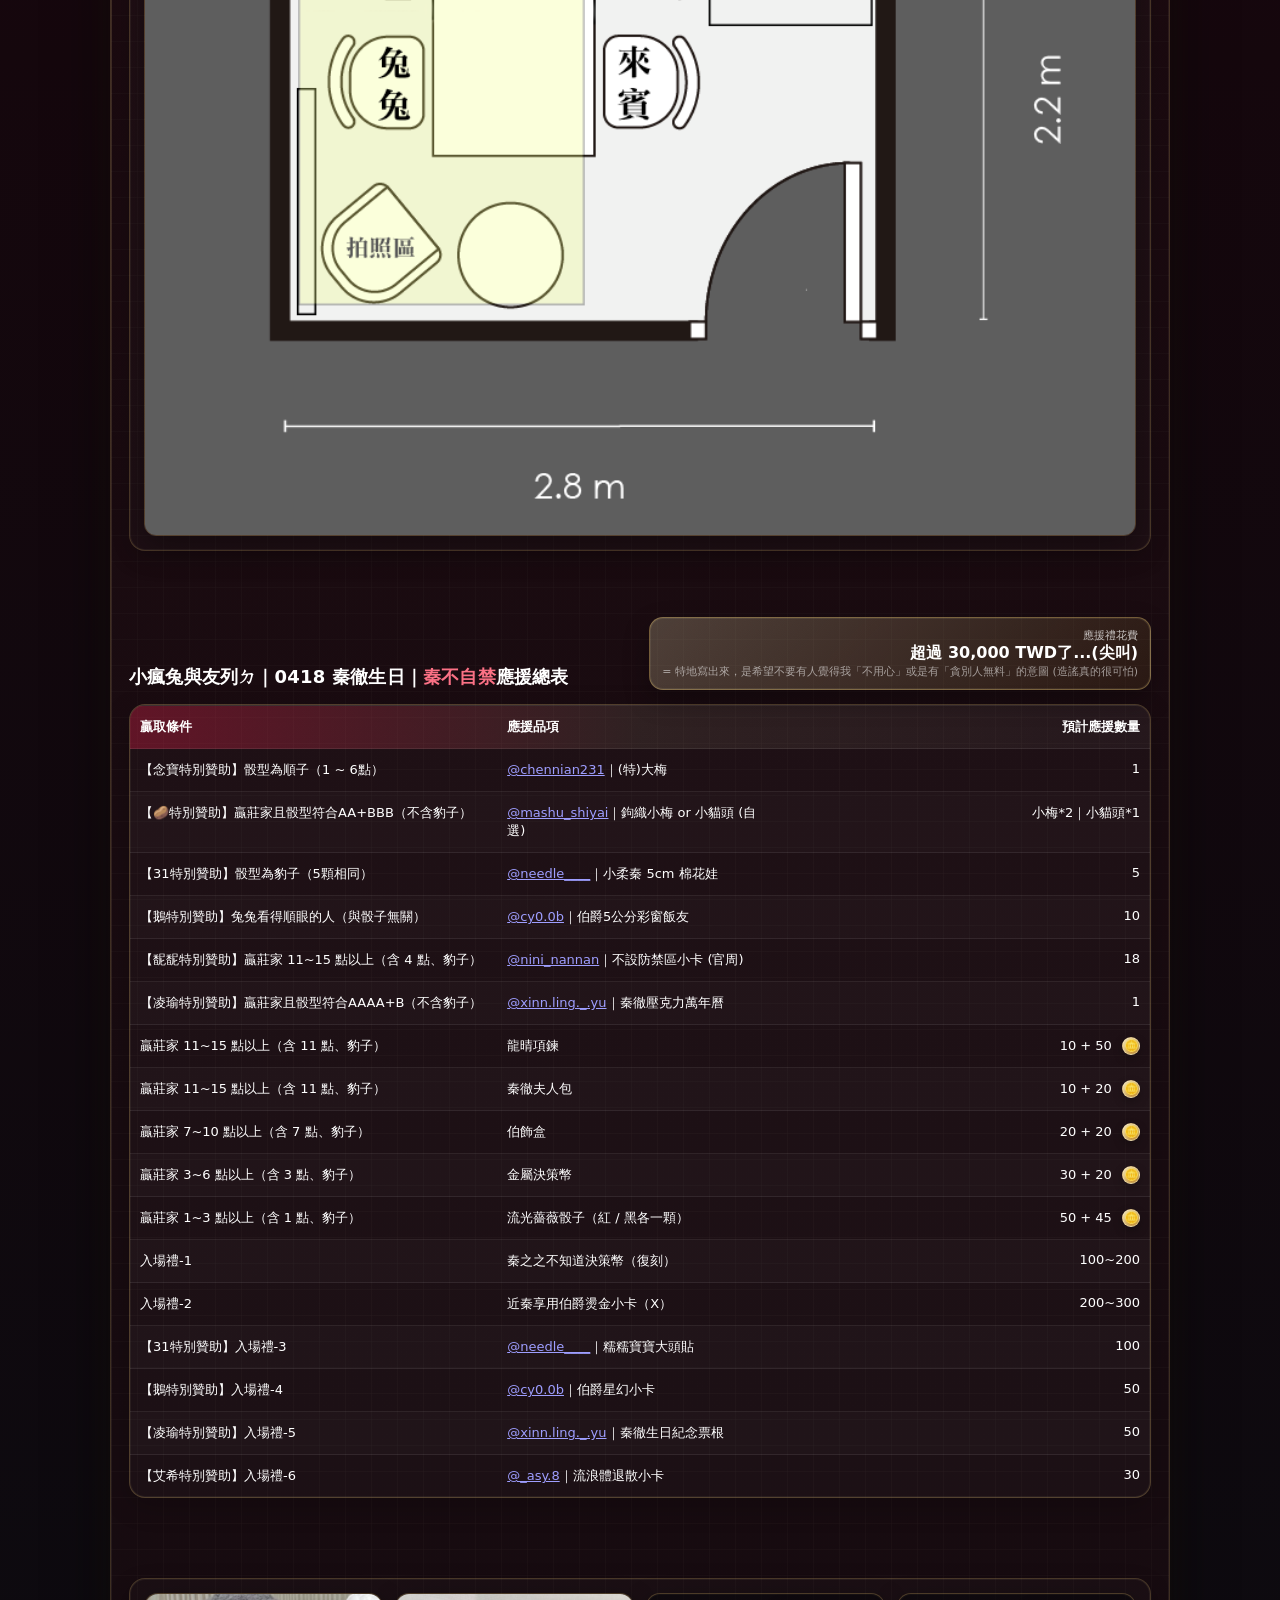
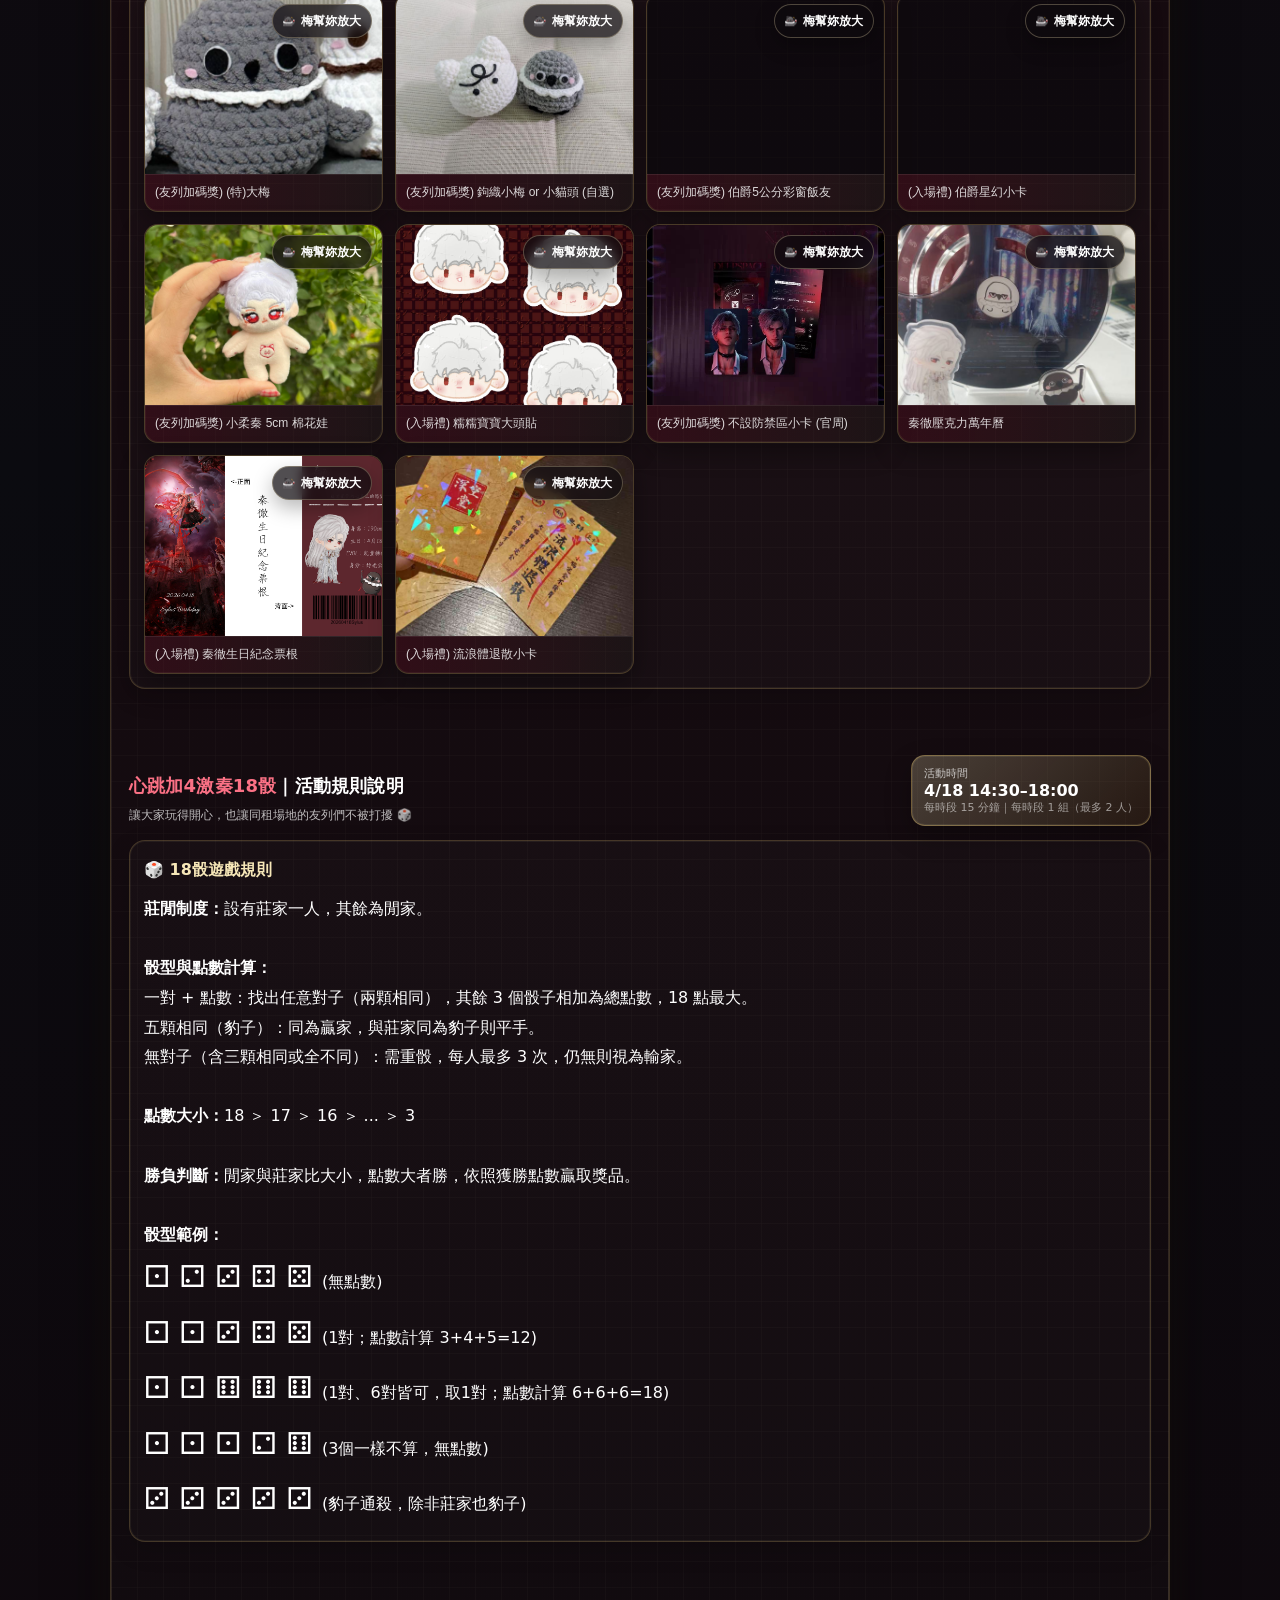
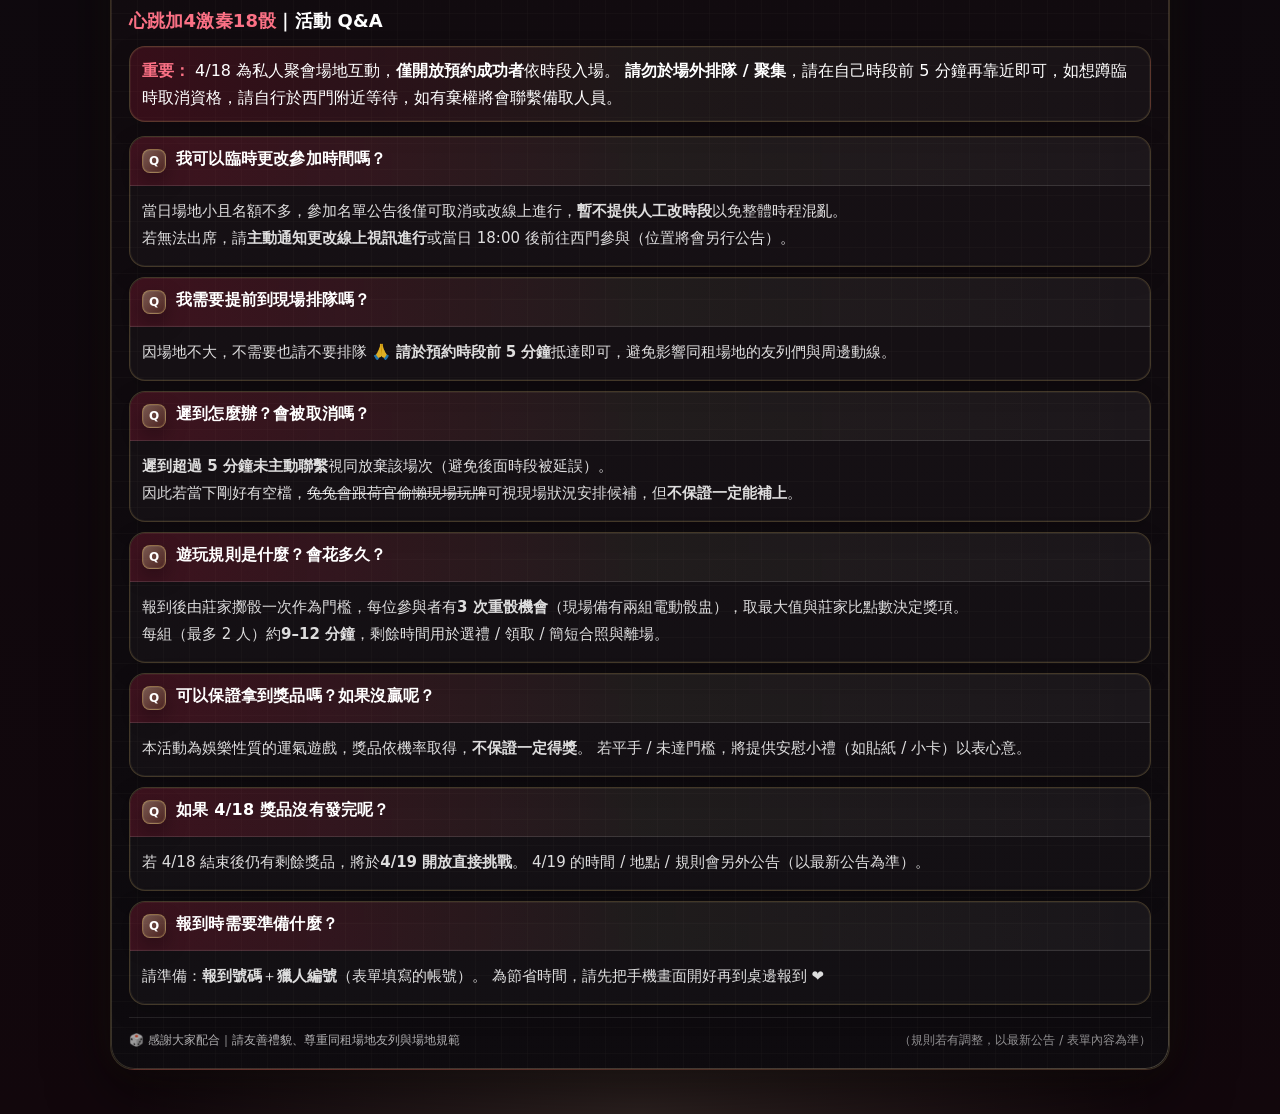
==== commit 2a1d17ba: "Add files via upload" ====
--- a/index.html
+++ b/index.html
@@ -524,13 +524,13 @@
               <div class="gallery-caption">(入場禮) 秦徹生日紀念票根</div>
             </button>
 
-            <button class="gallery-card" type="button" data-gallery-item data-type="image" data-src="img/_asy_8.png"
+            <button class="gallery-card" type="button" data-gallery-item data-type="image" data-src="img/asy8.png"
               data-alt="流浪體退散小卡" data-caption="流浪體退散小卡">
               <span class="gallery-zoom">
                 <img src="img/m.png" alt="梅菲斯特" class="gallery-zoom-icon">
                 梅幫妳放大
               </span>
-              <img src="img/_asy_8.png" alt="流浪體退散小卡" class="gallery-media">
+              <img src="img/asy8.png" alt="流浪體退散小卡" class="gallery-media">
               <div class="gallery-caption">(入場禮) 流浪體退散小卡</div>
             </button>
 
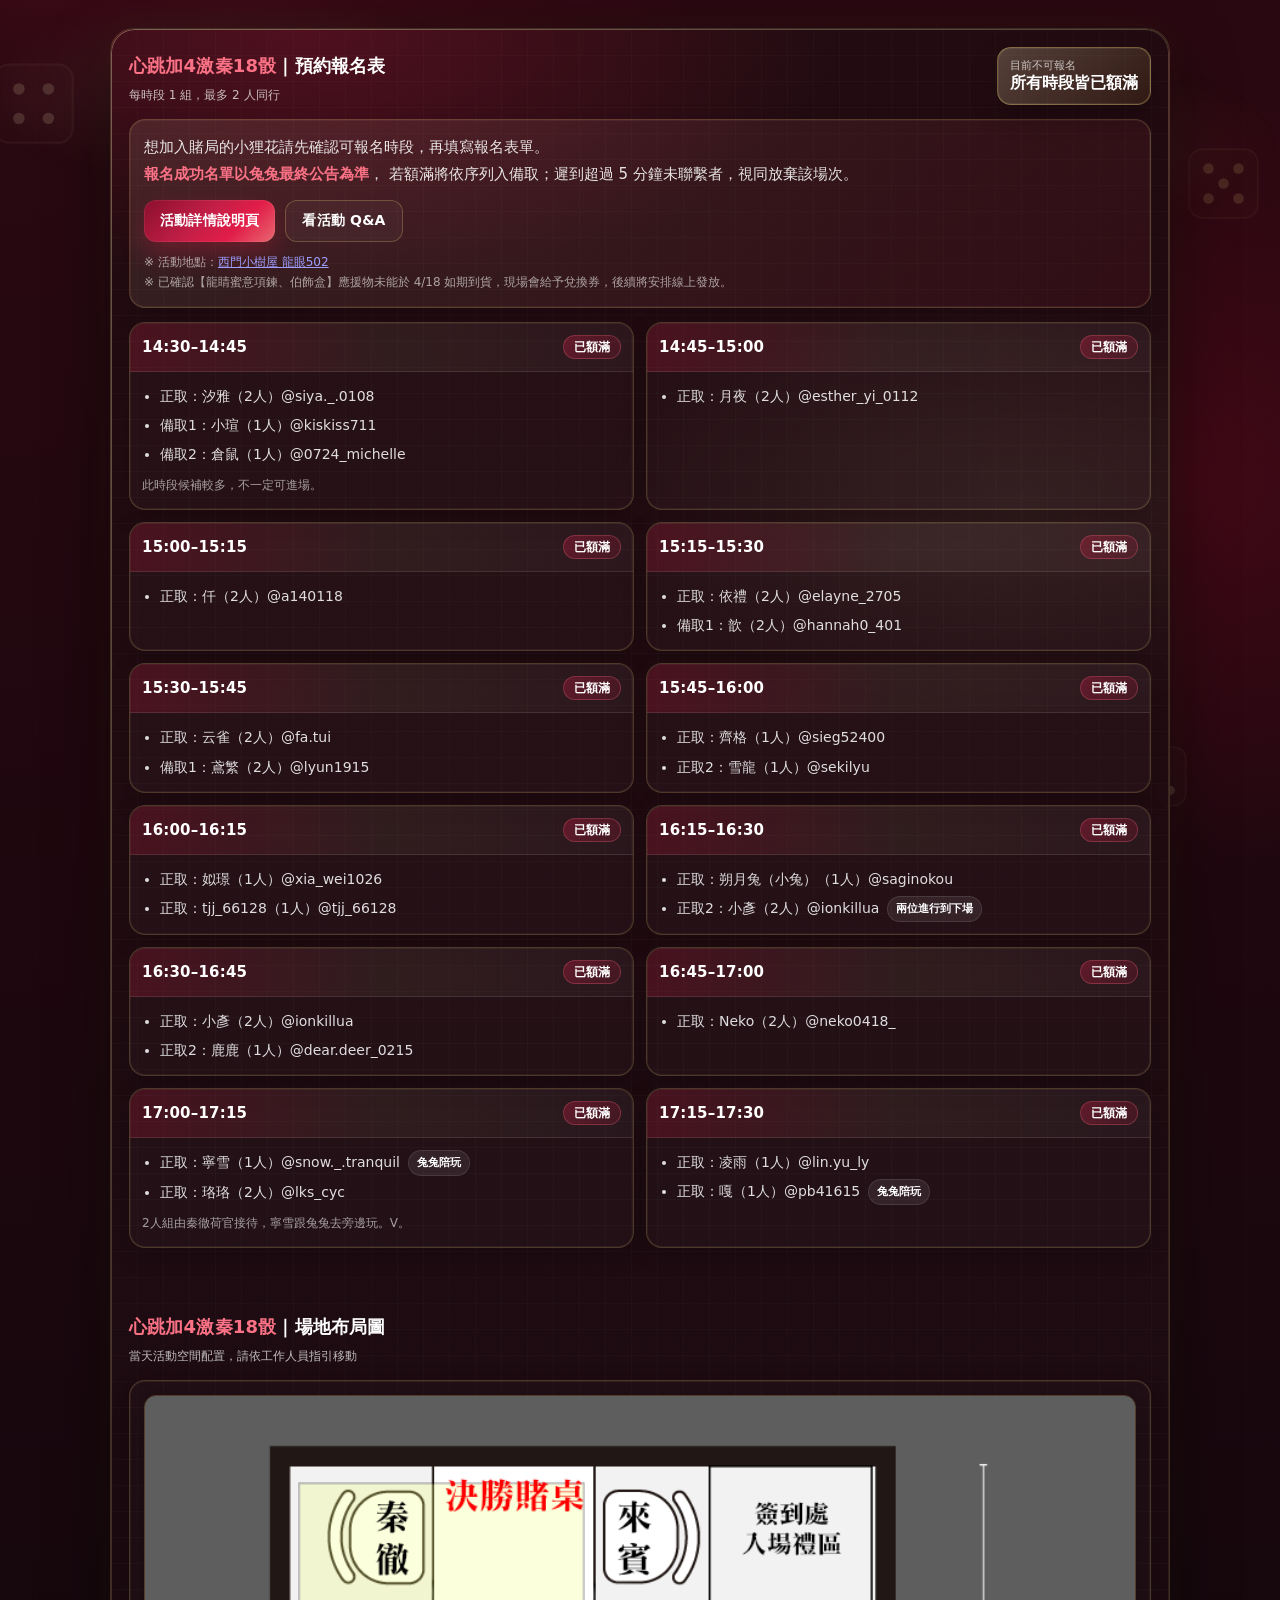
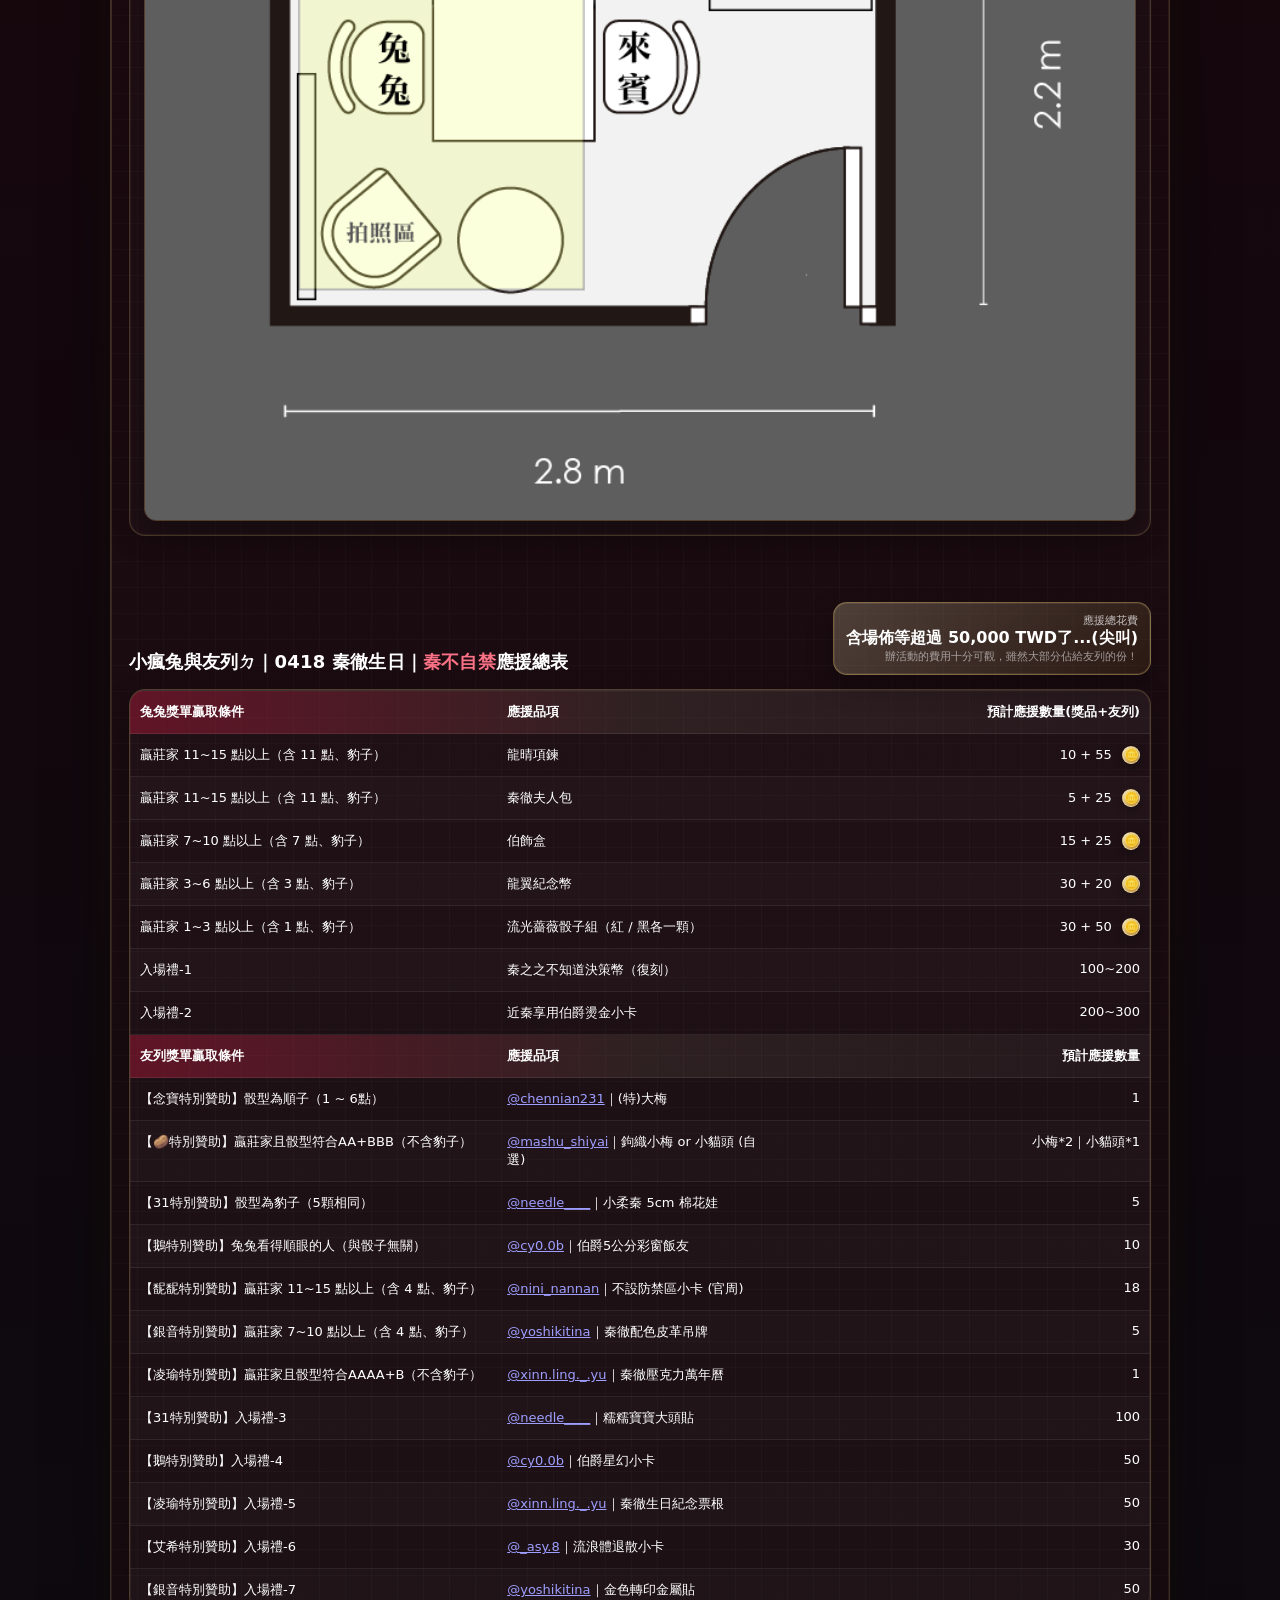
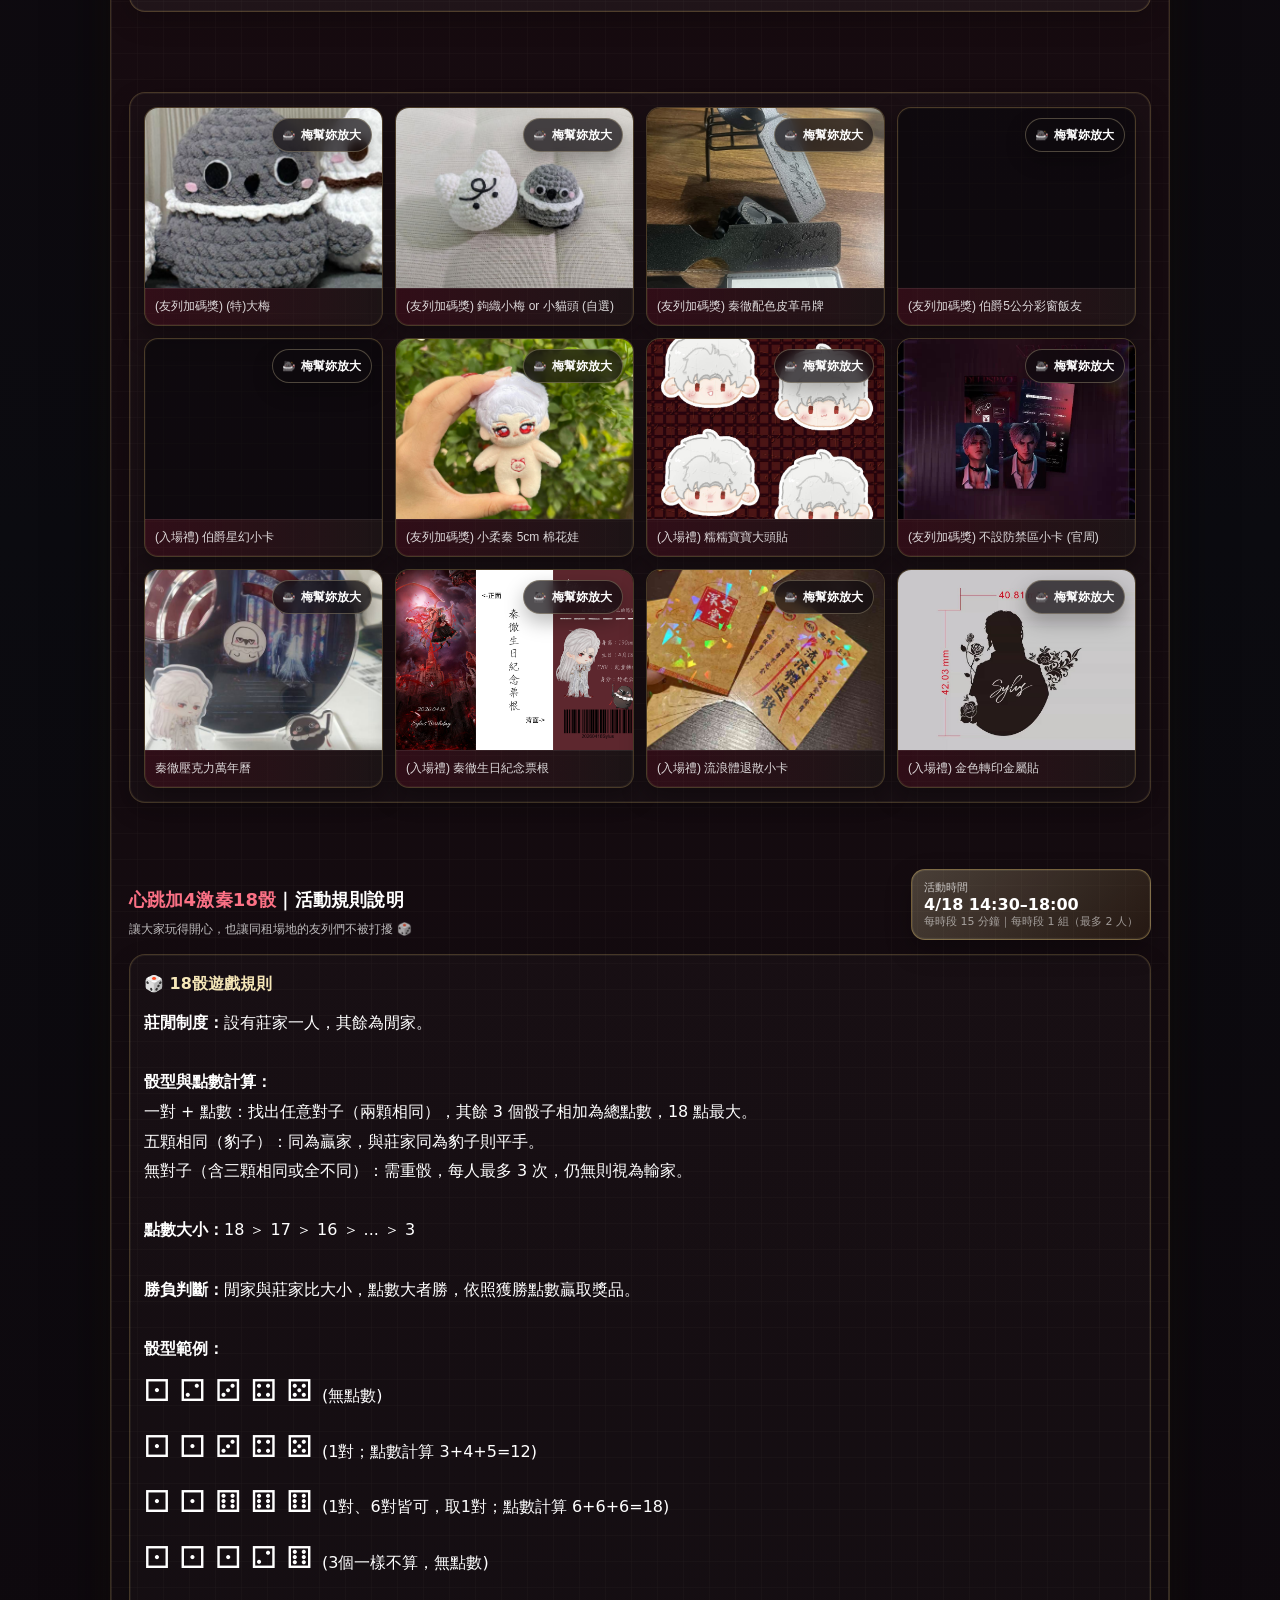
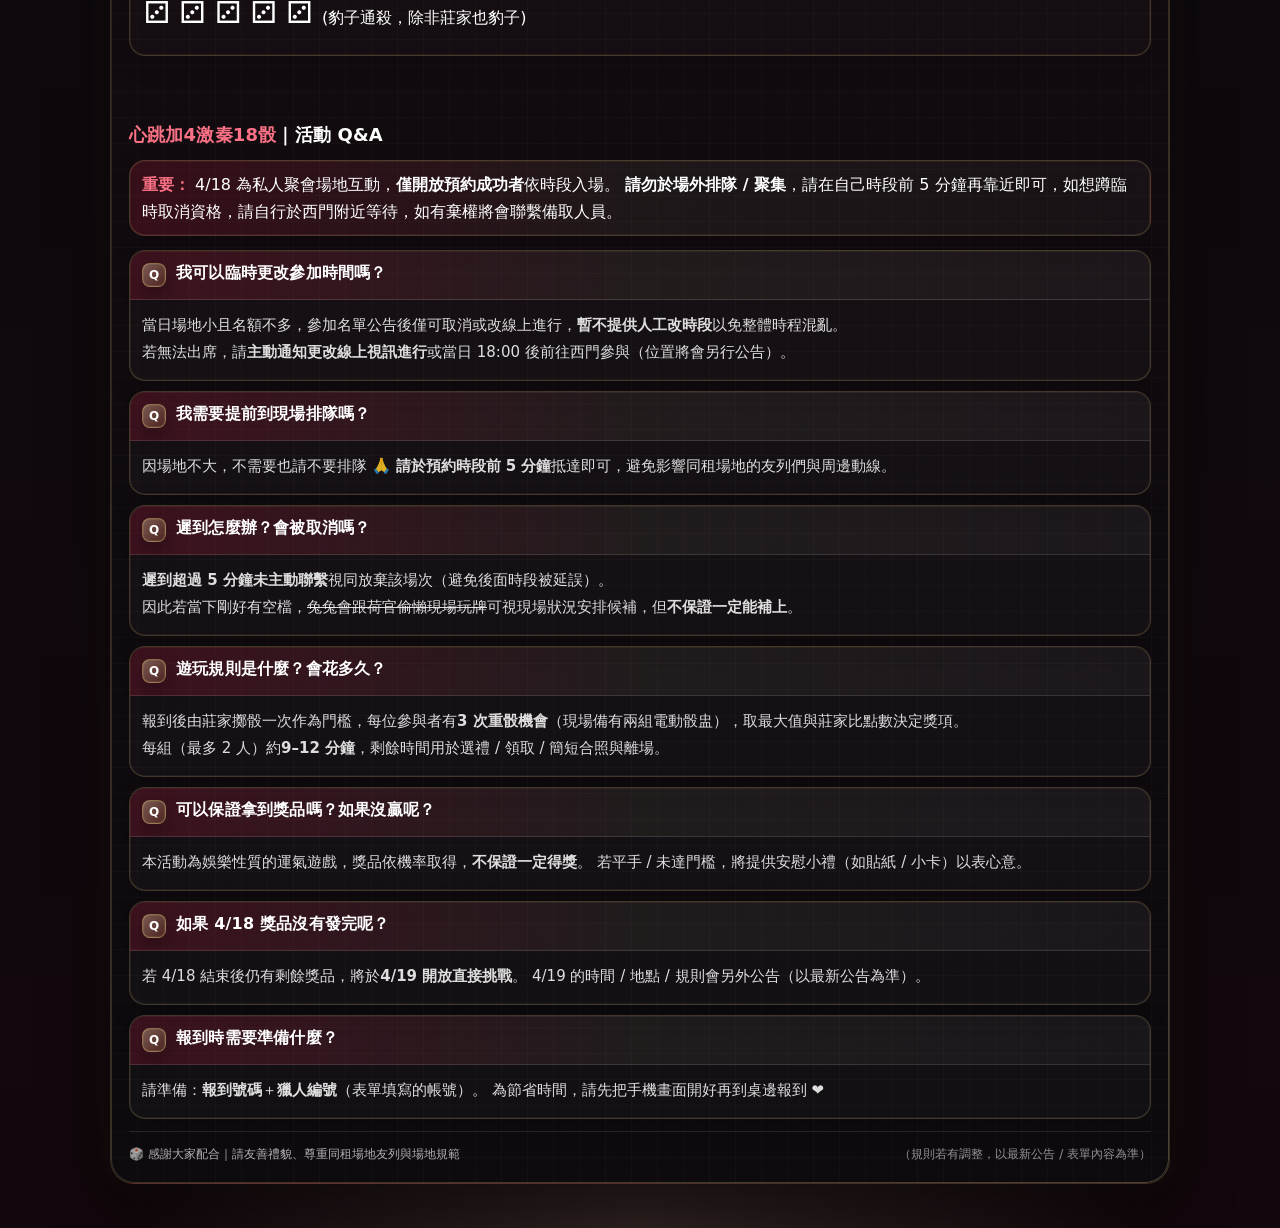
==== commit 544129e1: "Add files via upload" ====
--- a/index.html
+++ b/index.html
@@ -23,16 +23,14 @@
               <span class="section-title-accent">心跳加4激秦18骰</span>｜預約報名表
             </h2>
             <div class="hdr-sub">
-              依目前登記狀況整理｜每時段 1 組，最多 2 人同行
+              每時段 1 組，最多 2 人同行
             </div>
           </div>
 
           <div class="hdr-right gold-box-left">
-            <div style="font-size:11px; color:rgba(255,255,255,.72);">目前可報名</div>
-            <div style="font-size:16px; font-weight:900;">0 個時段</div>
-            <div style="font-size:11px; color:rgba(255,255,255,.55);">
-              所有時段皆已額滿
-            </div>
+            <div style="font-size:11px; color:rgba(255,255,255,.72);">目前不可報名</div>
+            <div style="font-size:16px; font-weight:900;">所有時段皆已額滿</div>
+
           </div>
         </div>
 
@@ -44,14 +42,14 @@
           </div>
 
           <div class="apply-actions">
-            <a class="apply-btn primary" href="https://forms.gle/xgQbHhJcFZJRSAVn7" target="_blank"
-              rel="noopener noreferrer">報名僅剩候補</a>
-            <a class="apply-btn secondary" href="#qa-section">先看活動 Q&A</a>
+            <a class="apply-btn primary" href="#" target="_blank" rel="noopener noreferrer">活動詳情說明頁</a>
+            <a class="apply-btn secondary" href="#qa-section">看活動 Q&A</a>
           </div>
 
           <div style="margin-top:10px; font-size:12px; color:rgba(255,255,255,.60); line-height:1.7;">
-            ※ 請填寫暱稱、獵人編號、聯絡帳號與參加人數。<br>
-            ※ 若應援物未能於 4/18 如期到貨，填表即視為同意後續線上發放安排。
+            ※ 活動地點：<a href="https://share.google/tFN69bGth8PixPHk8" target="_blank" rel="noopener noreferrer">西門小樹屋
+              龍眼502</a><br>
+            ※ 已確認【龍睛蜜意項鍊、伯飾盒】應援物未能於 4/18 如期到貨，現場會給予兌換券，後續將安排線上發放。
           </div>
         </div>
 
@@ -69,7 +67,7 @@
                 <li>備取2：倉鼠（1人）@0724_michelle</li>
 
               </ul>
-              <div class="slot-note">此時段候補較多，建議可排其他時段候補。</div>
+              <div class="slot-note">此時段候補較多，不一定可進場。</div>
             </div>
           </div>
 
@@ -249,10 +247,10 @@
           </div>
 
           <div class="hdr-right gold-box">
-            <div style="font-size:11px; color:rgba(255,255,255,.72);">應援禮花費</div>
-            <div style="font-size:16px; font-weight:800;">超過 30,000 TWD了...(尖叫)</div>
+            <div style="font-size:11px; color:rgba(255,255,255,.72);">應援總花費</div>
+            <div style="font-size:16px; font-weight:800;">含場佈等超過 50,000 TWD了...(尖叫)</div>
             <div style="font-size:11px; color:rgba(255,255,255,.55);">
-              = 特地寫出來，是希望不要有人覺得我「不用心」或是有「貪別人無料」的意圖 (造謠真的很可怕)
+              辦活動的費用十分可觀，雖然大部分佔給友列的份！
             </div>
           </div>
         </div>
@@ -261,66 +259,25 @@
           <table>
             <thead>
               <tr>
-                <th style="width:36%;">贏取條件</th>
+                <th style="width:36%;">兔兔獎單贏取條件</th>
                 <th>應援品項</th>
-                <th style="width:36%; text-align:right;">預計應援數量</th>
+                <th style="width:36%; text-align:right;">預計應援數量(獎品+友列)</th>
               </tr>
             </thead>
             <tbody>
-              <tr>
-                <td>【念寶特別贊助】骰型為順子（1 ~ 6點）</td>
-                <td><a href="https://www.threads.com/@chennian231" target="_blank"
-                    rel="noopener noreferrer">@chennian231</a>｜(特)大梅</td>
-                <td style="text-align:right;">1</td>
-              </tr>
-
-              <tr>
-                <td>【🥔特別贊助】贏莊家且骰型符合AA+BBB（不含豹子）</td>
-                <td> <a href="https://www.threads.com/@mashu_shiyai" target="_blank"
-                    rel="noopener noreferrer">@mashu_shiyai</a>｜鉤織小梅 or 小貓頭 (自選)</td>
-                <td style="text-align:right;">小梅*2｜小貓頭*1</td>
-              </tr>
-
-              <tr>
-                <td>【31特別贊助】骰型為豹子（5顆相同）</td>
-                <td><a href="https://www.threads.com/@needle____" target="_blank"
-                    rel="noopener noreferrer">@needle____</a>｜小柔秦 5cm 棉花娃</td>
-                <td style="text-align:right;">5</td>
-              </tr>
-
-              <tr>
-                <td>【鵝特別贊助】兔兔看得順眼的人（與骰子無關）</td>
-                <td><a href="https://www.threads.com/@cy0.0b" target="_blank"
-                    rel="noopener noreferrer">@cy0.0b</a>｜伯爵5公分彩窗飯友
-                </td>
-                <td style="text-align:right;">10</td>
-              </tr>
-
-              <tr>
-                <td>【馜馜特別贊助】贏莊家 11~15 點以上（含 4 點、豹子）</td>
-                <td><a href="https://www.threads.com/@nini_nannan" target="_blank"
-                    rel="noopener noreferrer">@nini_nannan</a>｜不設防禁區小卡 (官周)</td>
-                <td style="text-align:right;">18</td>
-              </tr>
-
-              <tr>
-                <td>【凌瑜特別贊助】贏莊家且骰型符合AAAA+B（不含豹子）</td>
-                <td><a href="https://www.threads.com/@xinn.ling._.yu" target="_blank"
-                    rel="noopener noreferrer">@xinn.ling._.yu</a>｜秦徹壓克力萬年曆</td>
-                <td style="text-align:right;">1</td>
-              </tr>
+
 
               <tr>
                 <td>贏莊家 11~15 點以上（含 11 點、豹子）</td>
                 <td>龍晴項鍊</td>
                 <td style="text-align:right;">
-                  10 + 50
+                  10 + 55
                   <span class="stock-note-inline">
                     <span class="stock-tip" tabindex="0">🪙
-                      <span class="stock-tip-text">+號以後的量不含在獎單內｜超額5</span>
+                      <span class="stock-tip-text">+號以後的量不含在獎單內｜超額3</span>
                     </span>
                   </span>
-                  <div class="stock-note-mobile">（+號以後的量不含在獎單內｜超額5）</div>
+                  <div class="stock-note-mobile">（+號以後的量不含在獎單內｜超額3）</div>
                 </td>
               </tr>
 
@@ -328,13 +285,13 @@
                 <td>贏莊家 11~15 點以上（含 11 點、豹子）</td>
                 <td>秦徹夫人包</td>
                 <td style="text-align:right;">
-                  10 + 20
+                  5 + 25
                   <span class="stock-note-inline">
                     <span class="stock-tip" tabindex="0">🪙
-                      <span class="stock-tip-text">+以後的量不含在獎單內｜超額1</span>
+                      <span class="stock-tip-text">+以後的量不含在獎單內｜超額2</span>
                     </span>
                   </span>
-                  <div class="stock-note-mobile">（+以後的量不含在獎單內｜超額1）</div>
+                  <div class="stock-note-mobile">（+以後的量不含在獎單內｜超額2）</div>
                 </td>
               </tr>
 
@@ -342,35 +299,35 @@
                 <td>贏莊家 7~10 點以上（含 7 點、豹子）</td>
                 <td>伯飾盒</td>
                 <td style="text-align:right;">
-                  20 + 20
+                  15 + 25
                   <span class="stock-note-inline">
                     <span class="stock-tip" tabindex="0">🪙
-                      <span class="stock-tip-text">+以後的量不含在獎單內｜超額15</span>
+                      <span class="stock-tip-text">+以後的量不含在獎單內｜超額25</span>
                     </span>
                   </span>
-                  <div class="stock-note-mobile">（+以後的量不含在獎單內｜超額15）</div>
+                  <div class="stock-note-mobile">（+以後的量不含在獎單內｜超額25）</div>
                 </td>
               </tr>
 
               <tr>
                 <td>贏莊家 3~6 點以上（含 3 點、豹子）</td>
-                <td>金屬決策幣</td>
+                <td>龍翼紀念幣</td>
                 <td style="text-align:right;">
                   30 + 20
                   <span class="stock-note-inline">
                     <span class="stock-tip" tabindex="0">🪙
-                      <span class="stock-tip-text">+以後的量不含在獎單內｜超額35</span>
+                      <span class="stock-tip-text">+以後的量不含在獎單內｜超額33</span>
                     </span>
                   </span>
-                  <div class="stock-note-mobile">（+以後的量不含在獎單內｜超額35）</div>
+                  <div class="stock-note-mobile">（+以後的量不含在獎單內｜超額33）</div>
                 </td>
               </tr>
 
               <tr>
                 <td>贏莊家 1~3 點以上（含 1 點、豹子）</td>
-                <td>流光薔薇骰子（紅 / 黑各一顆）</td>
+                <td>流光薔薇骰子組（紅 / 黑各一顆）</td>
                 <td style="text-align:right;">
-                  50 + 45
+                  30 + 50
                   <span class="stock-note-inline">
                     <span class="stock-tip" tabindex="0">🪙
                       <span class="stock-tip-text">+以後的量不含在獎單內</span>
@@ -388,10 +345,72 @@
 
               <tr>
                 <td>入場禮-2</td>
-                <td>近秦享用伯爵燙金小卡（X）</td>
+                <td>近秦享用伯爵燙金小卡</td>
                 <td style="text-align:right;">200~300</td>
               </tr>
 
+            </tbody>
+          </table>
+
+          <table>
+            <thead>
+              <tr>
+                <th style="width:36%;">友列獎單贏取條件</th>
+                <th>應援品項</th>
+                <th style="width:36%; text-align:right;">預計應援數量</th>
+              </tr>
+            </thead>
+            <tbody>
+
+              <tr>
+                <td>【念寶特別贊助】骰型為順子（1 ~ 6點）</td>
+                <td><a href="https://www.threads.com/@chennian231" target="_blank"
+                    rel="noopener noreferrer">@chennian231</a>｜(特)大梅</td>
+                <td style="text-align:right;">1</td>
+              </tr>
+
+              <tr>
+                <td>【🥔特別贊助】贏莊家且骰型符合AA+BBB（不含豹子）</td>
+                <td> <a href="https://www.threads.com/@mashu_shiyai" target="_blank"
+                    rel="noopener noreferrer">@mashu_shiyai</a>｜鉤織小梅 or 小貓頭 (自選)</td>
+                <td style="text-align:right;">小梅*2｜小貓頭*1</td>
+              </tr>
+
+              <tr>
+                <td>【31特別贊助】骰型為豹子（5顆相同）</td>
+                <td><a href="https://www.threads.com/@needle____" target="_blank"
+                    rel="noopener noreferrer">@needle____</a>｜小柔秦 5cm 棉花娃</td>
+                <td style="text-align:right;">5</td>
+              </tr>
+
+              <tr>
+                <td>【鵝特別贊助】兔兔看得順眼的人（與骰子無關）</td>
+                <td><a href="https://www.threads.com/@cy0.0b" target="_blank"
+                    rel="noopener noreferrer">@cy0.0b</a>｜伯爵5公分彩窗飯友
+                </td>
+                <td style="text-align:right;">10</td>
+              </tr>
+
+              <tr>
+                <td>【馜馜特別贊助】贏莊家 11~15 點以上（含 4 點、豹子）</td>
+                <td><a href="https://www.threads.com/@nini_nannan" target="_blank"
+                    rel="noopener noreferrer">@nini_nannan</a>｜不設防禁區小卡 (官周)</td>
+                <td style="text-align:right;">18</td>
+              </tr>
+
+              <tr>
+                <td>【銀音特別贊助】贏莊家 7~10 點以上（含 4 點、豹子）</td>
+                <td><a href="https://www.threads.com/@yoshikitina" target="_blank"
+                    rel="noopener noreferrer">@yoshikitina</a>｜秦徹配色皮革吊牌</td>
+                <td style="text-align:right;">5</td>
+              </tr>
+
+              <tr>
+                <td>【凌瑜特別贊助】贏莊家且骰型符合AAAA+B（不含豹子）</td>
+                <td><a href="https://www.threads.com/@xinn.ling._.yu" target="_blank"
+                    rel="noopener noreferrer">@xinn.ling._.yu</a>｜秦徹壓克力萬年曆</td>
+                <td style="text-align:right;">1</td>
+              </tr>
               <tr>
                 <td>【31特別贊助】入場禮-3</td>
                 <td><a href="https://www.threads.com/@needle____" target="_blank"
@@ -420,6 +439,13 @@
                 <td style="text-align:right;">30</td>
               </tr>
 
+              <tr>
+                <td>【銀音特別贊助】入場禮-7</td>
+                <td><a href="https://www.threads.com/@yoshikitina" target="_blank"
+                    rel="noopener noreferrer">@yoshikitina</a>｜金色轉印金屬貼</td>
+                <td style="text-align:right;">50</td>
+              </tr>
+
             </tbody>
           </table>
         </div>
@@ -450,6 +476,16 @@
               </span>
               <img src="img/mashu_shiyai.jpg" alt="鉤織小梅 or 小貓頭 (自選)" class="gallery-media">
               <div class="gallery-caption">(友列加碼獎) 鉤織小梅 or 小貓頭 (自選)</div>
+            </button>
+
+            <button class="gallery-card" type="button" data-gallery-item data-type="image"
+              data-src="img/yoshikitina.jpg" data-alt="秦徹配色皮革吊牌" data-caption="秦徹配色皮革吊牌">
+              <span class="gallery-zoom">
+                <img src="img/m.png" alt="梅菲斯特" class="gallery-zoom-icon">
+                梅幫妳放大
+              </span>
+              <img src="img/yoshikitina.jpg" alt="秦徹配色皮革吊牌" class="gallery-media">
+              <div class="gallery-caption">(友列加碼獎) 秦徹配色皮革吊牌</div>
             </button>
 
             <button class="gallery-card" type="button" data-gallery-item data-type="video"
@@ -532,6 +568,16 @@
               </span>
               <img src="img/asy8.png" alt="流浪體退散小卡" class="gallery-media">
               <div class="gallery-caption">(入場禮) 流浪體退散小卡</div>
+            </button>
+
+            <button class="gallery-card" type="button" data-gallery-item data-type="image"
+              data-src="img/yoshikitina-2.jpg" data-alt="金色轉印金屬貼" data-caption="金色轉印金屬貼">
+              <span class="gallery-zoom">
+                <img src="img/m.png" alt="梅菲斯特" class="gallery-zoom-icon">
+                梅幫妳放大
+              </span>
+              <img src="img/yoshikitina-2.jpg" alt="金色轉印金屬貼" class="gallery-media">
+              <div class="gallery-caption">(入場禮) 金色轉印金屬貼</div>
             </button>
 
           </div>
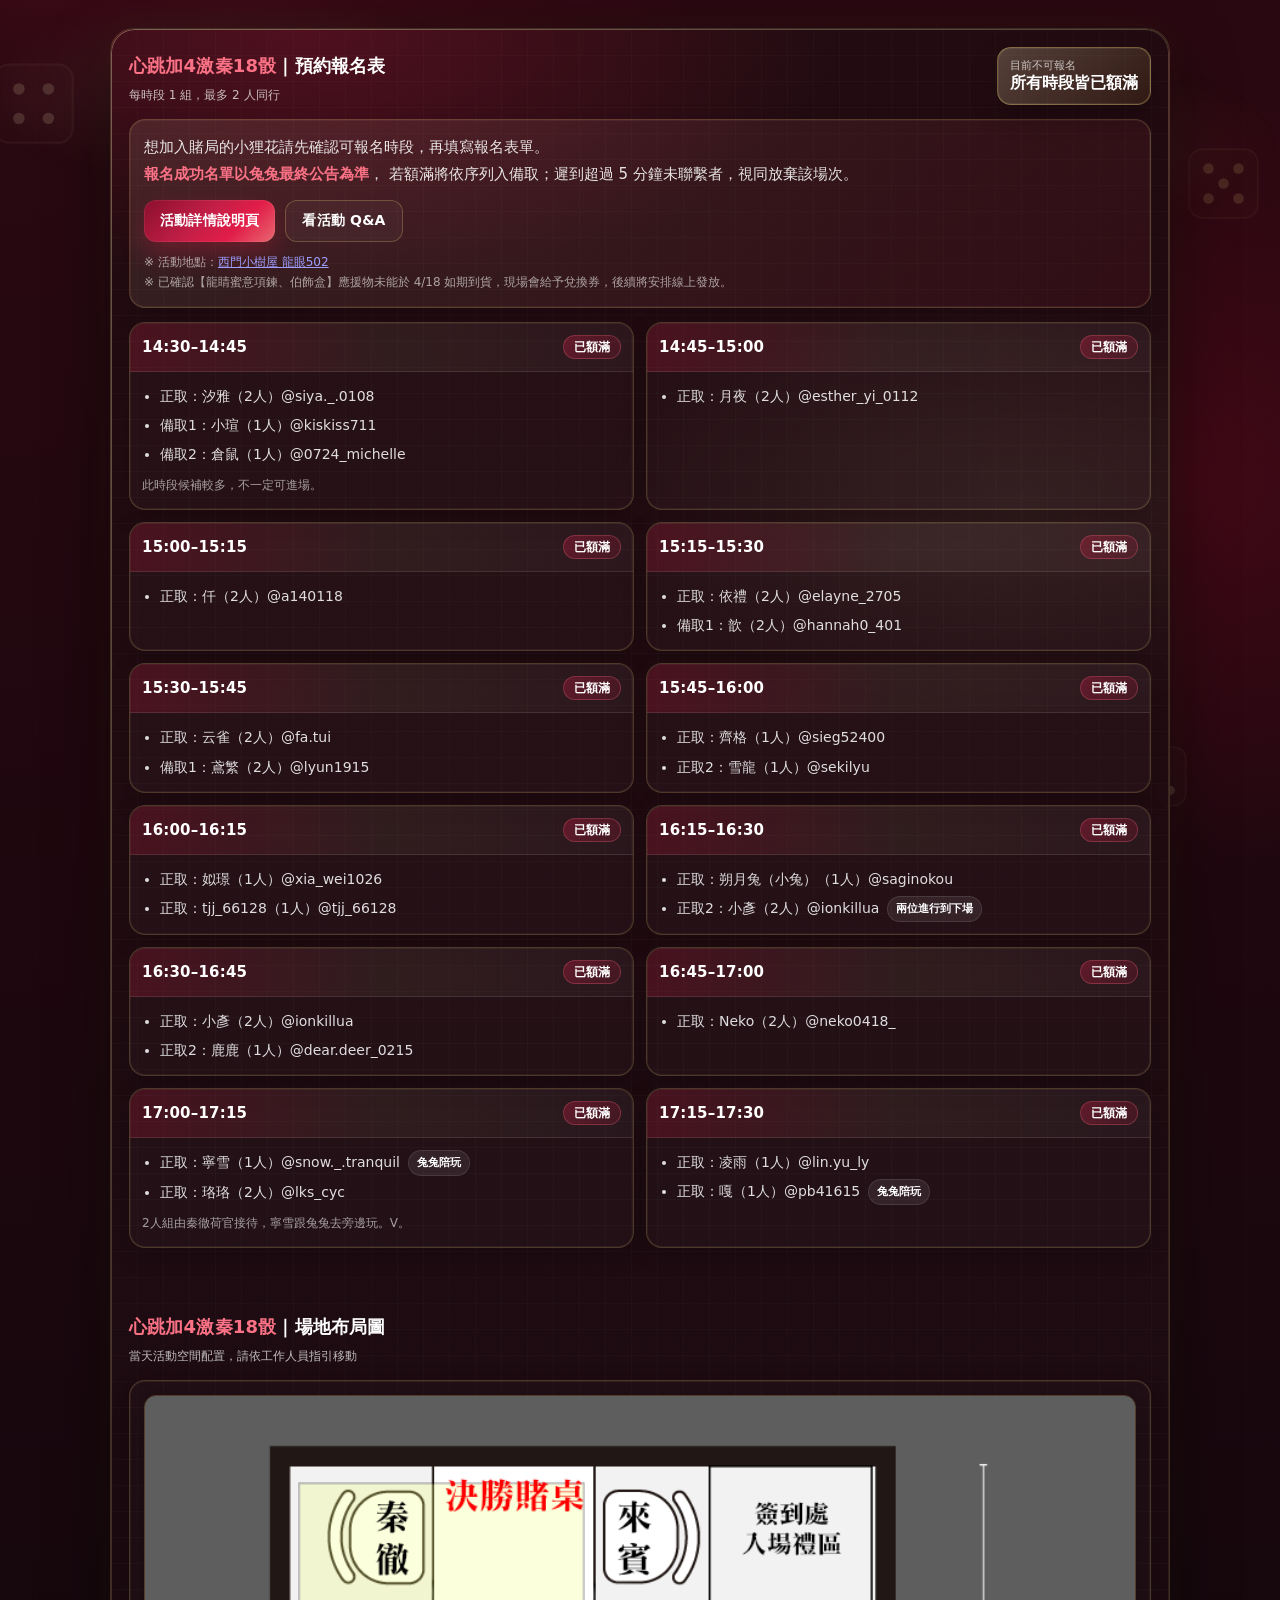
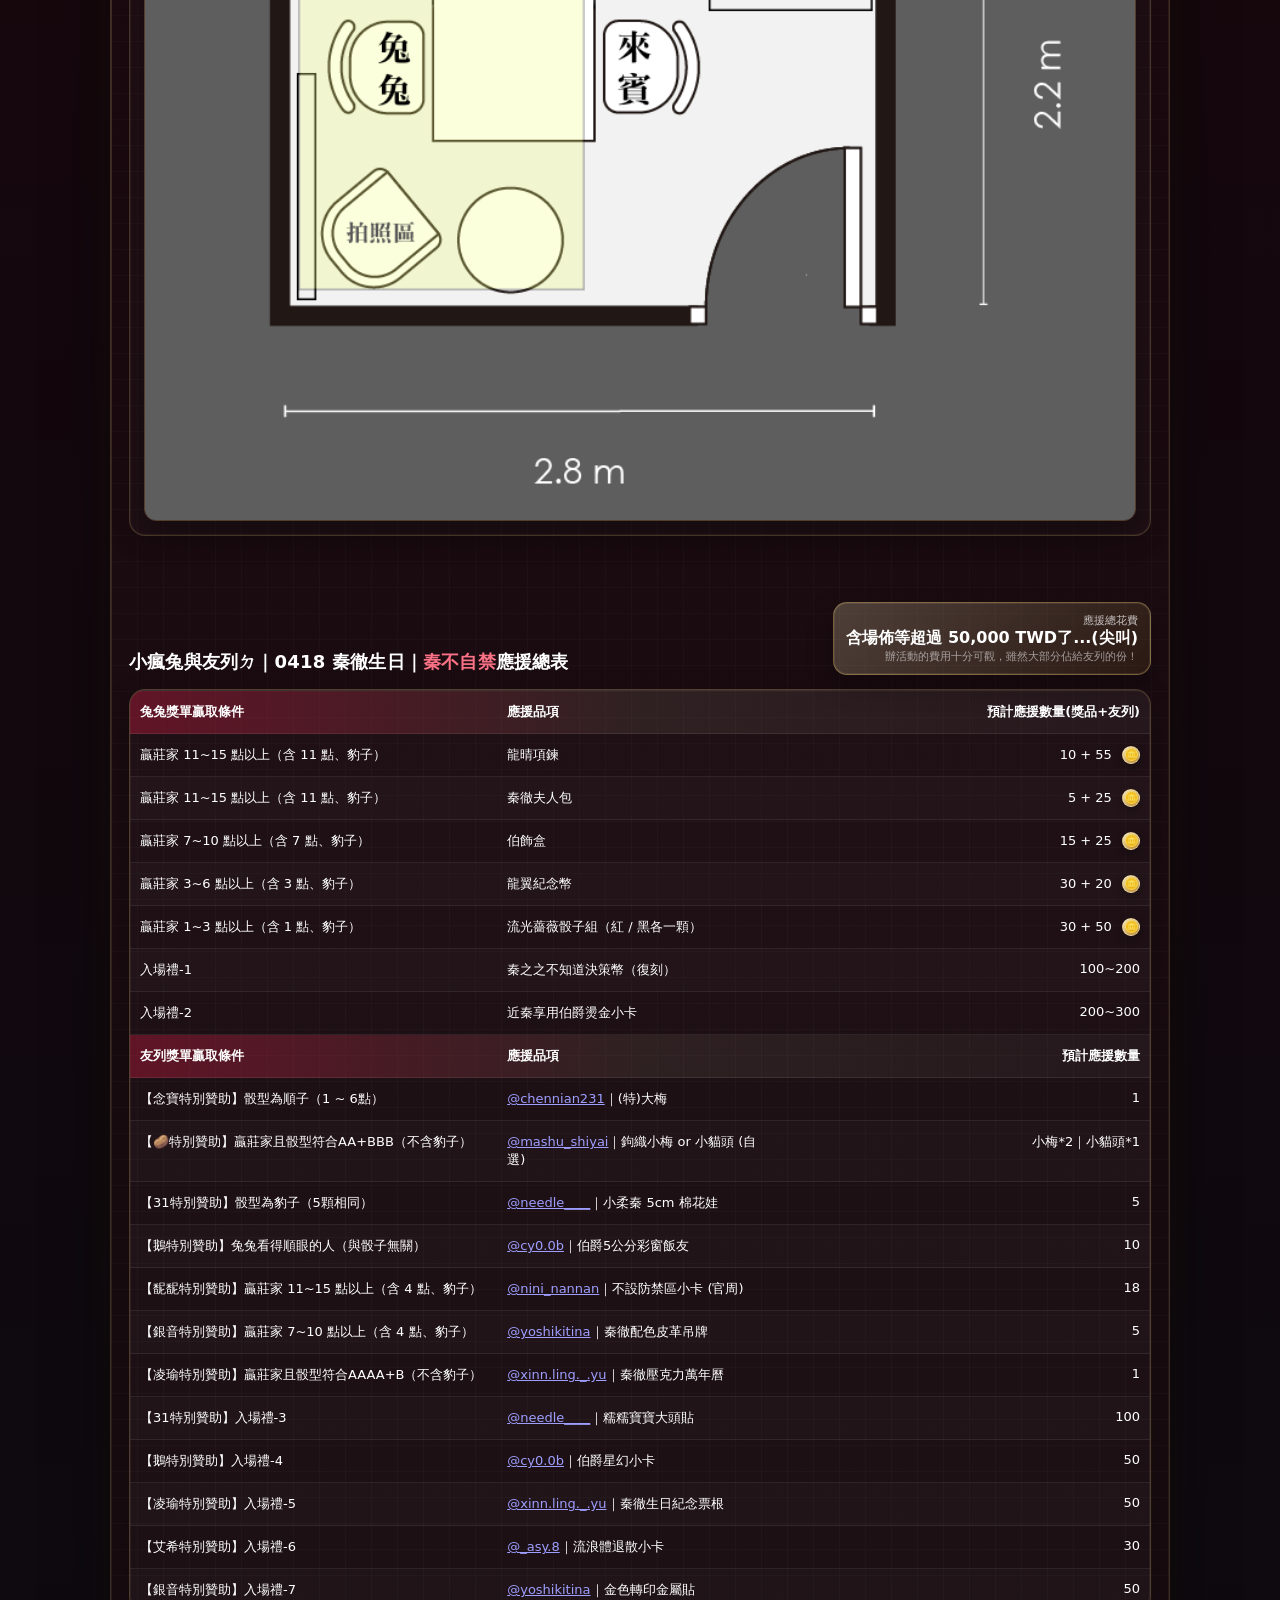
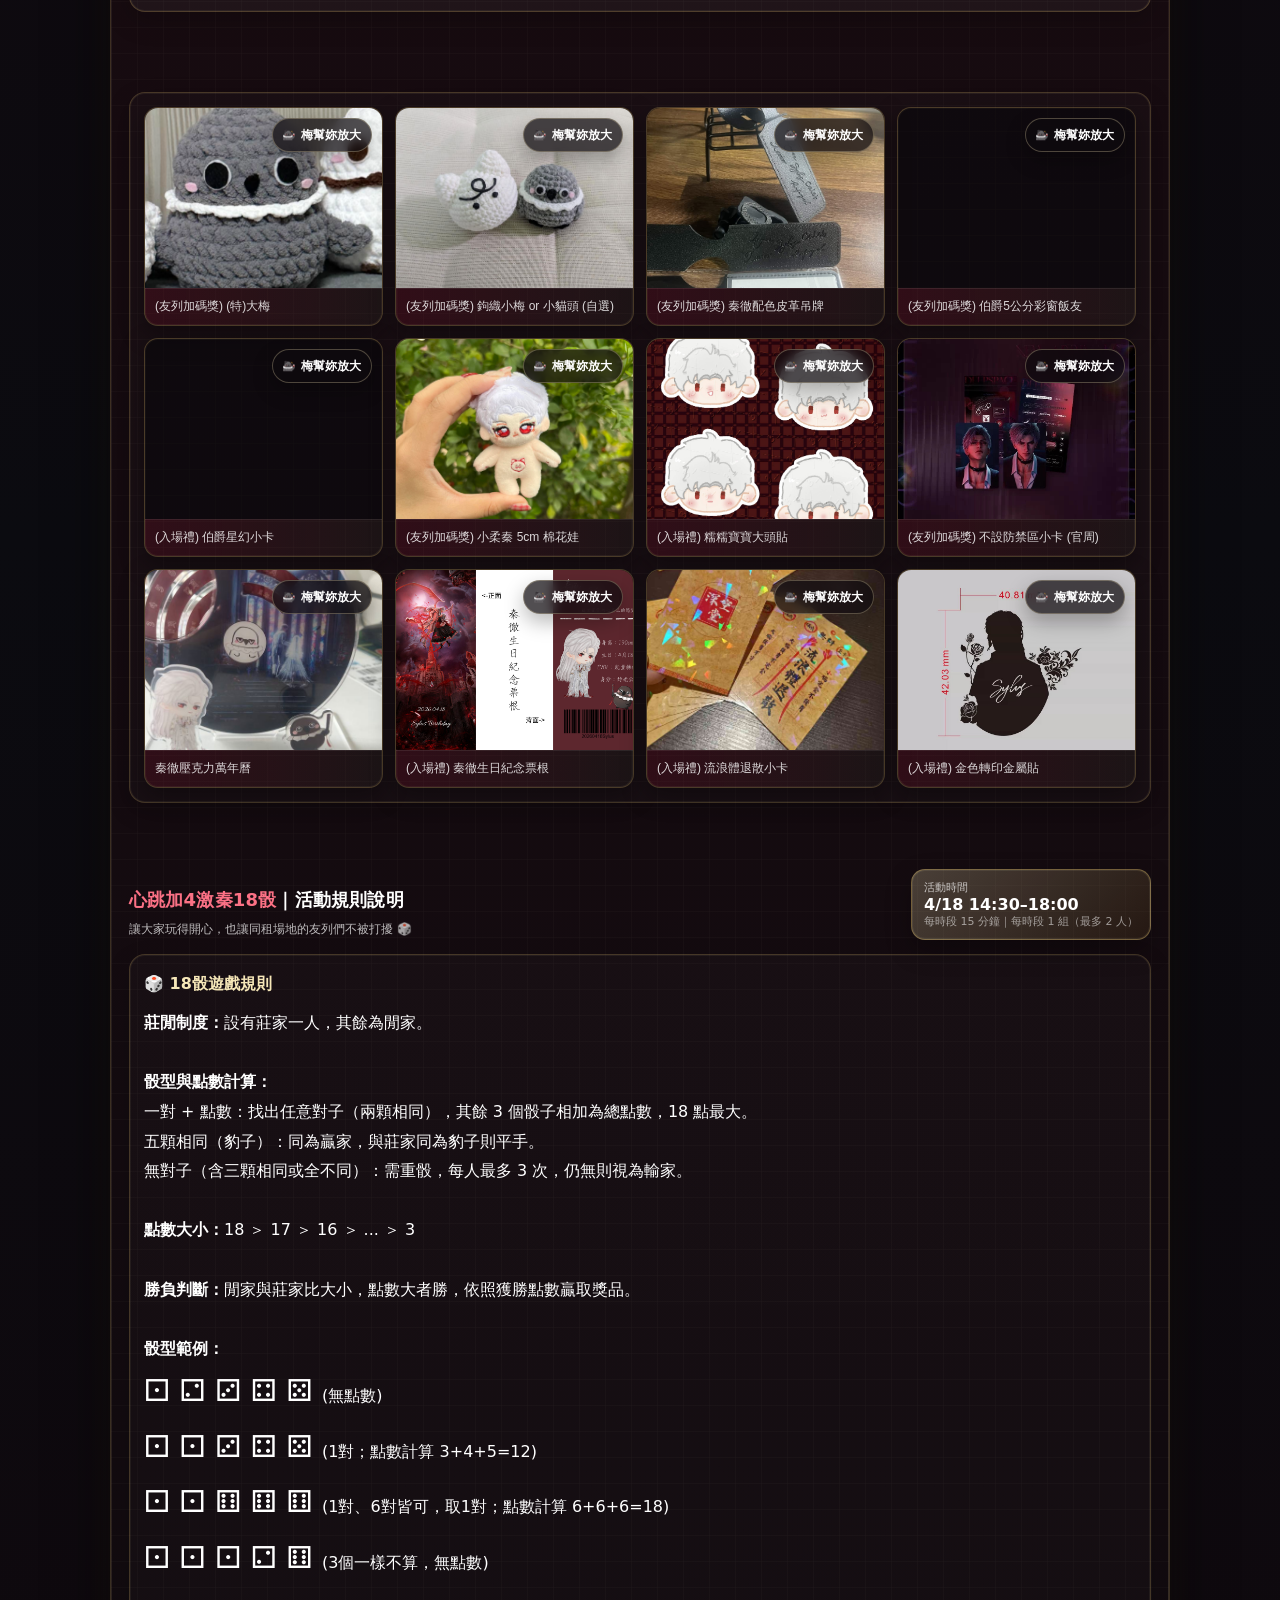
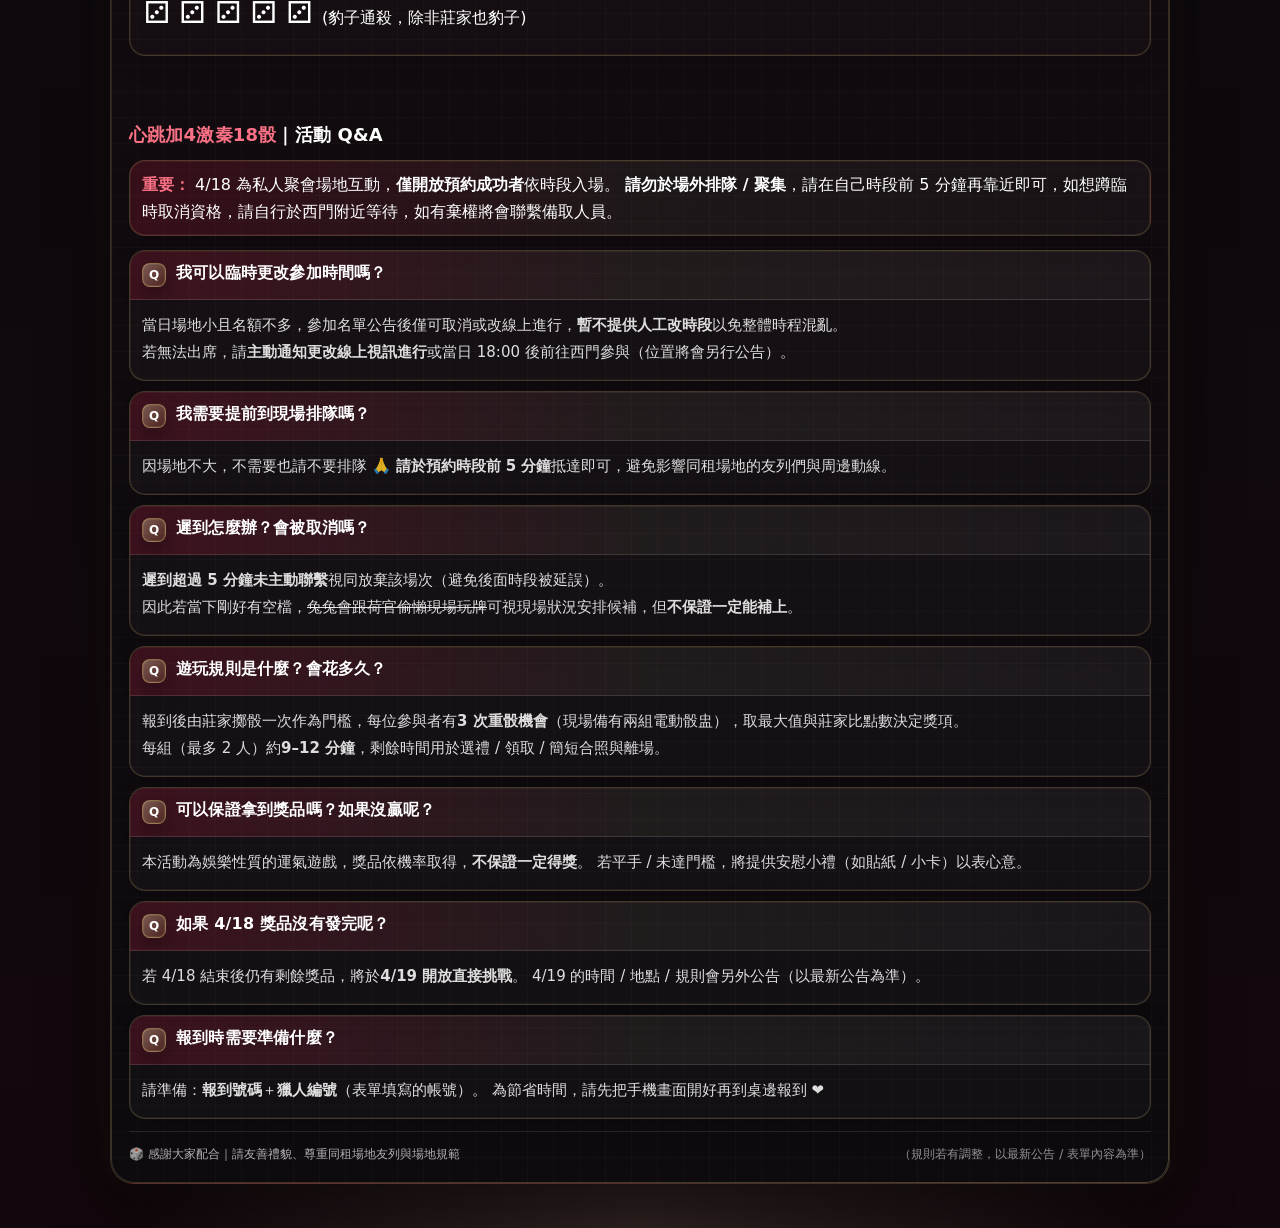
==== commit c3b1b563: "Add files via upload" ====
--- a/index.html
+++ b/index.html
@@ -42,7 +42,9 @@
           </div>
 
           <div class="apply-actions">
-            <a class="apply-btn primary" href="#" target="_blank" rel="noopener noreferrer">活動詳情說明頁</a>
+            <a class="apply-btn primary"
+              href="https://www.threads.com/@tuzurin/post/DW8HsQyEzXH?xmt=AQF0zfSQDkrNXqQgIBCcmZ26sFEIxAEm6HX3Q7-UX-LmYg"
+              target="_blank" rel="noopener noreferrer">活動詳情說明頁</a>
             <a class="apply-btn secondary" href="#qa-section">看活動 Q&A</a>
           </div>
 
